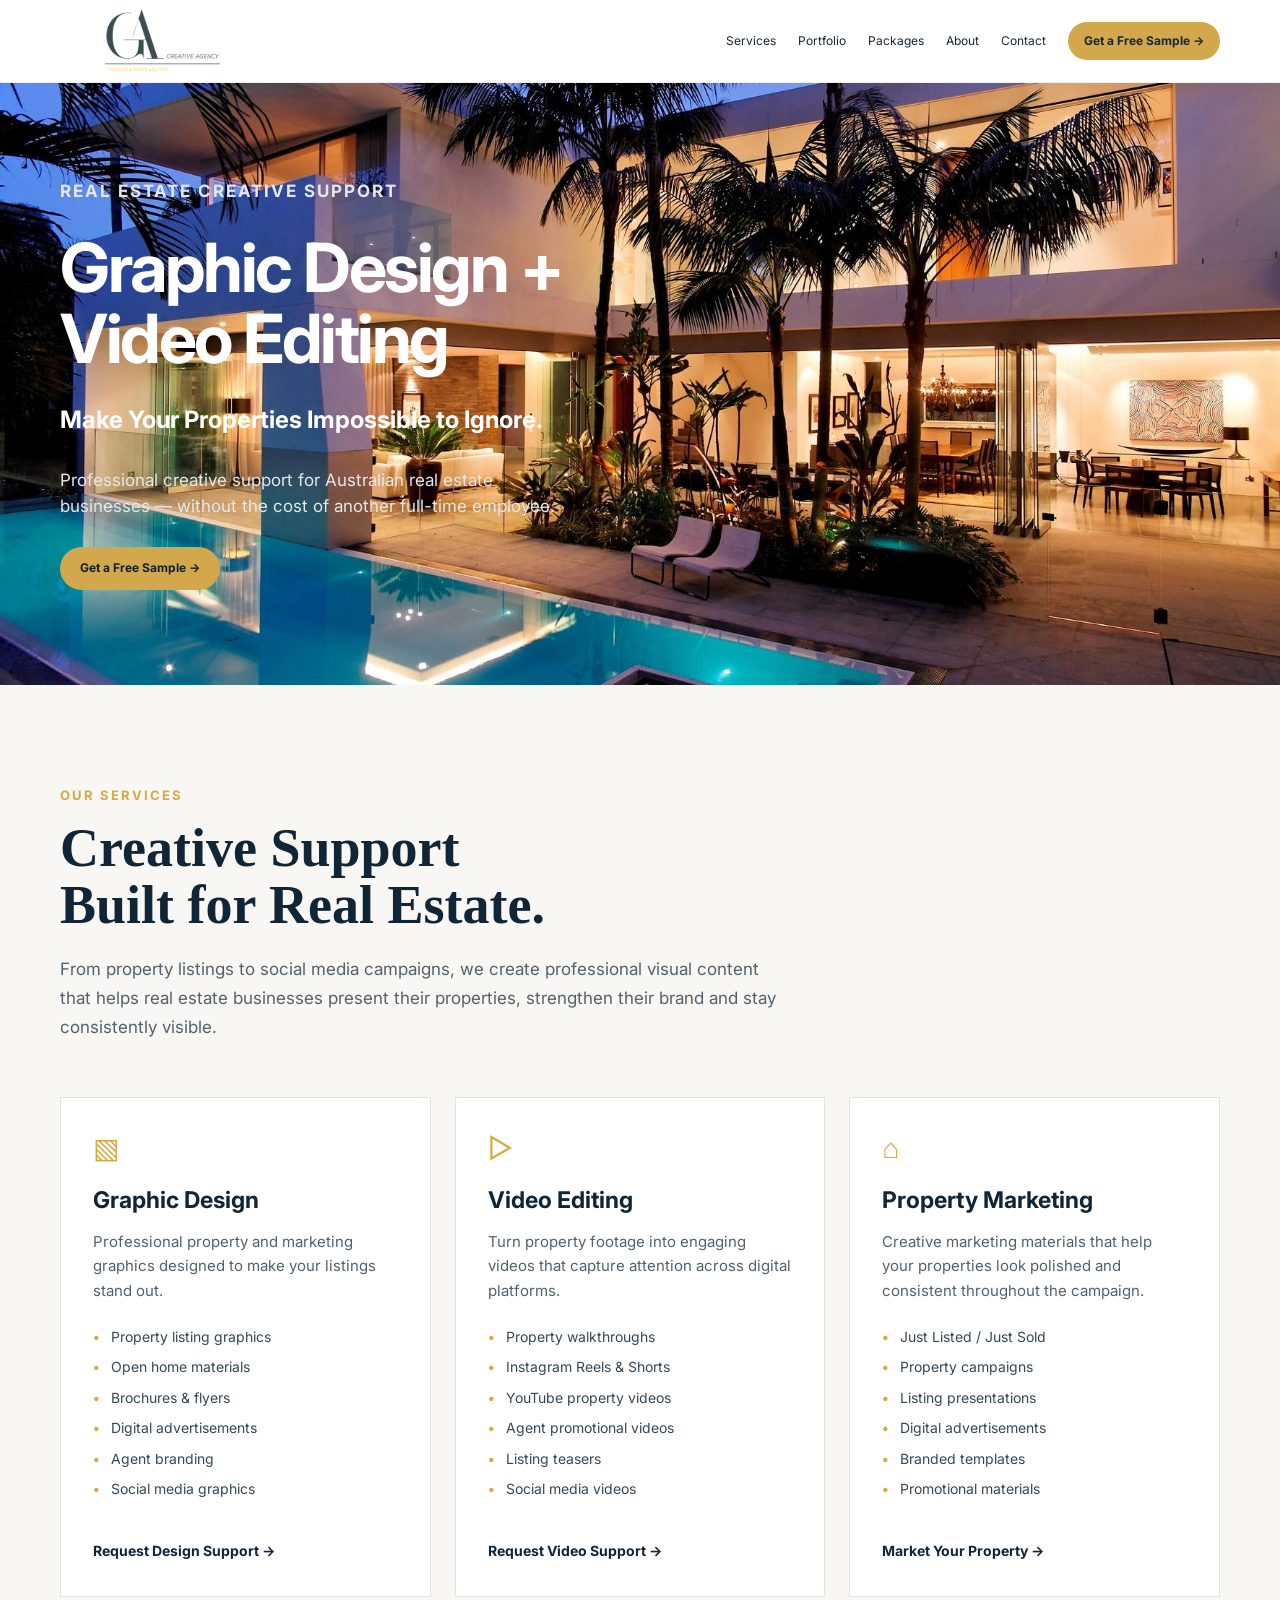
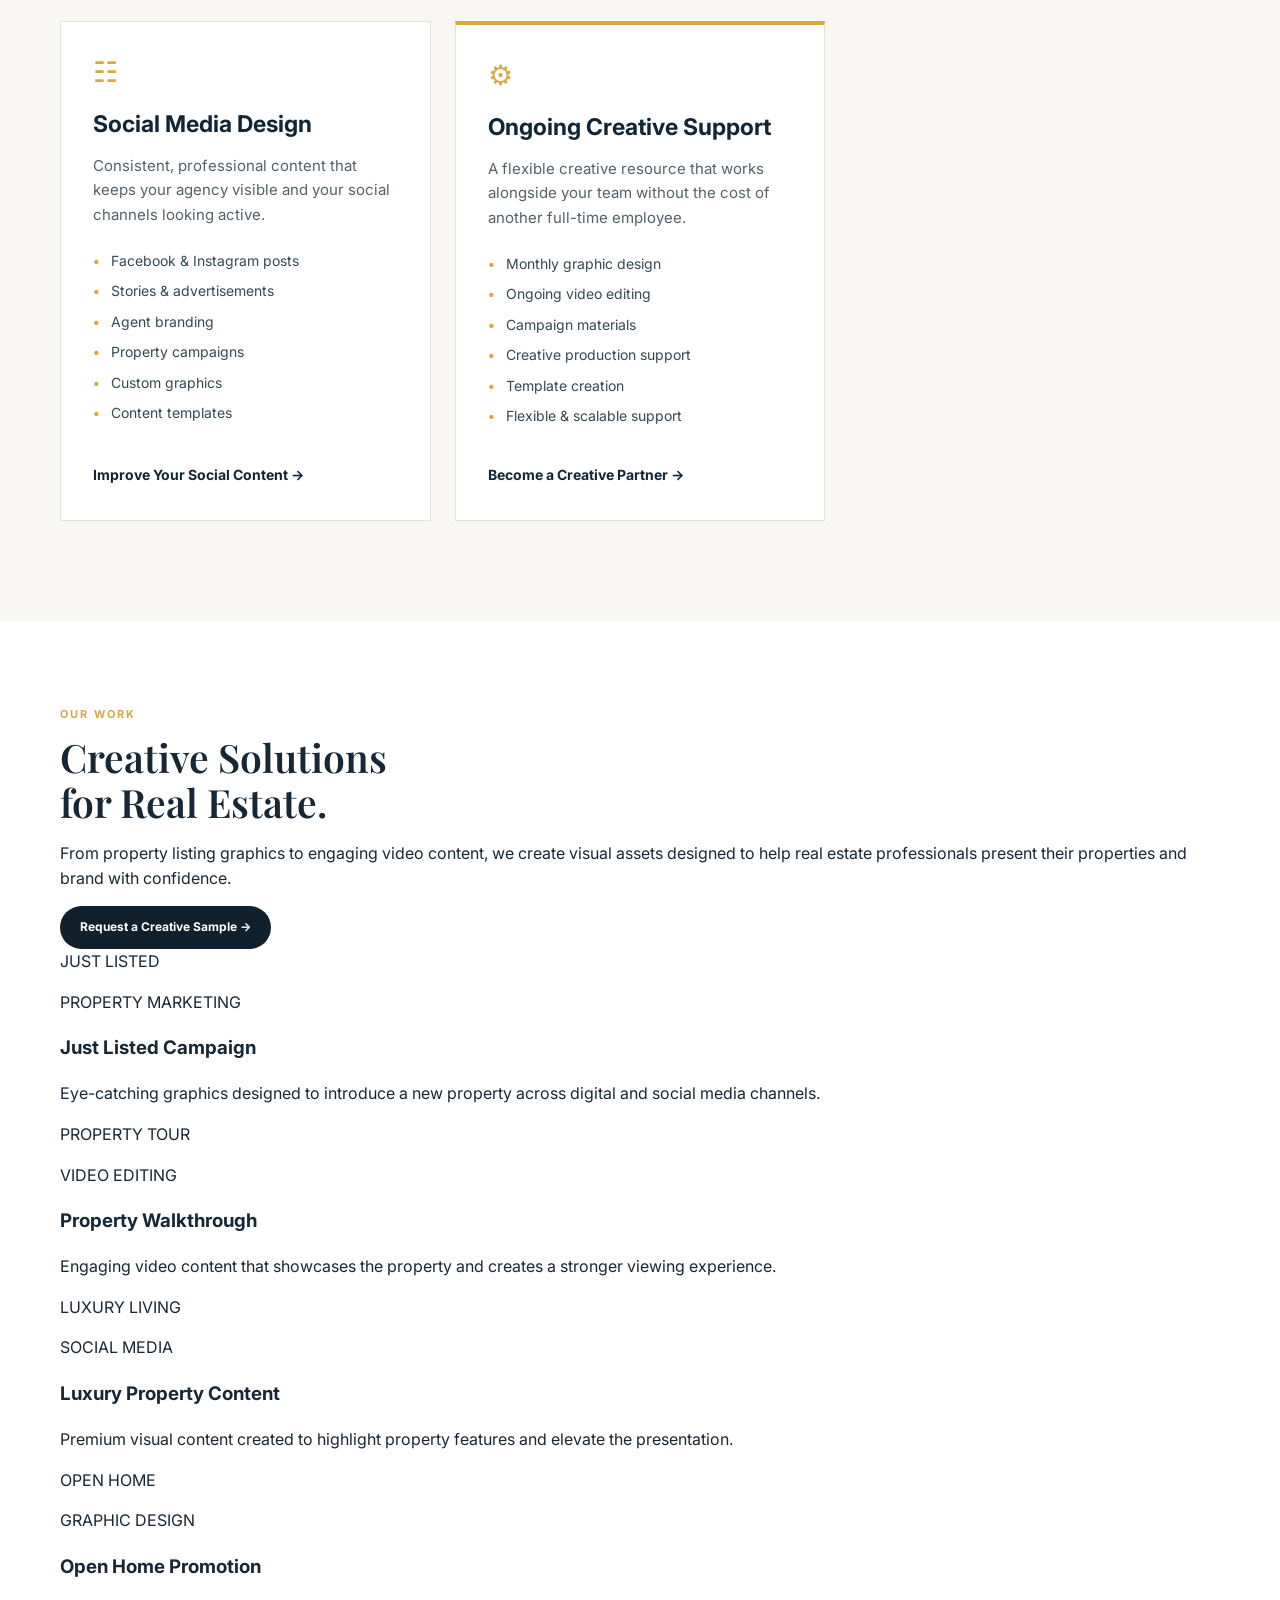
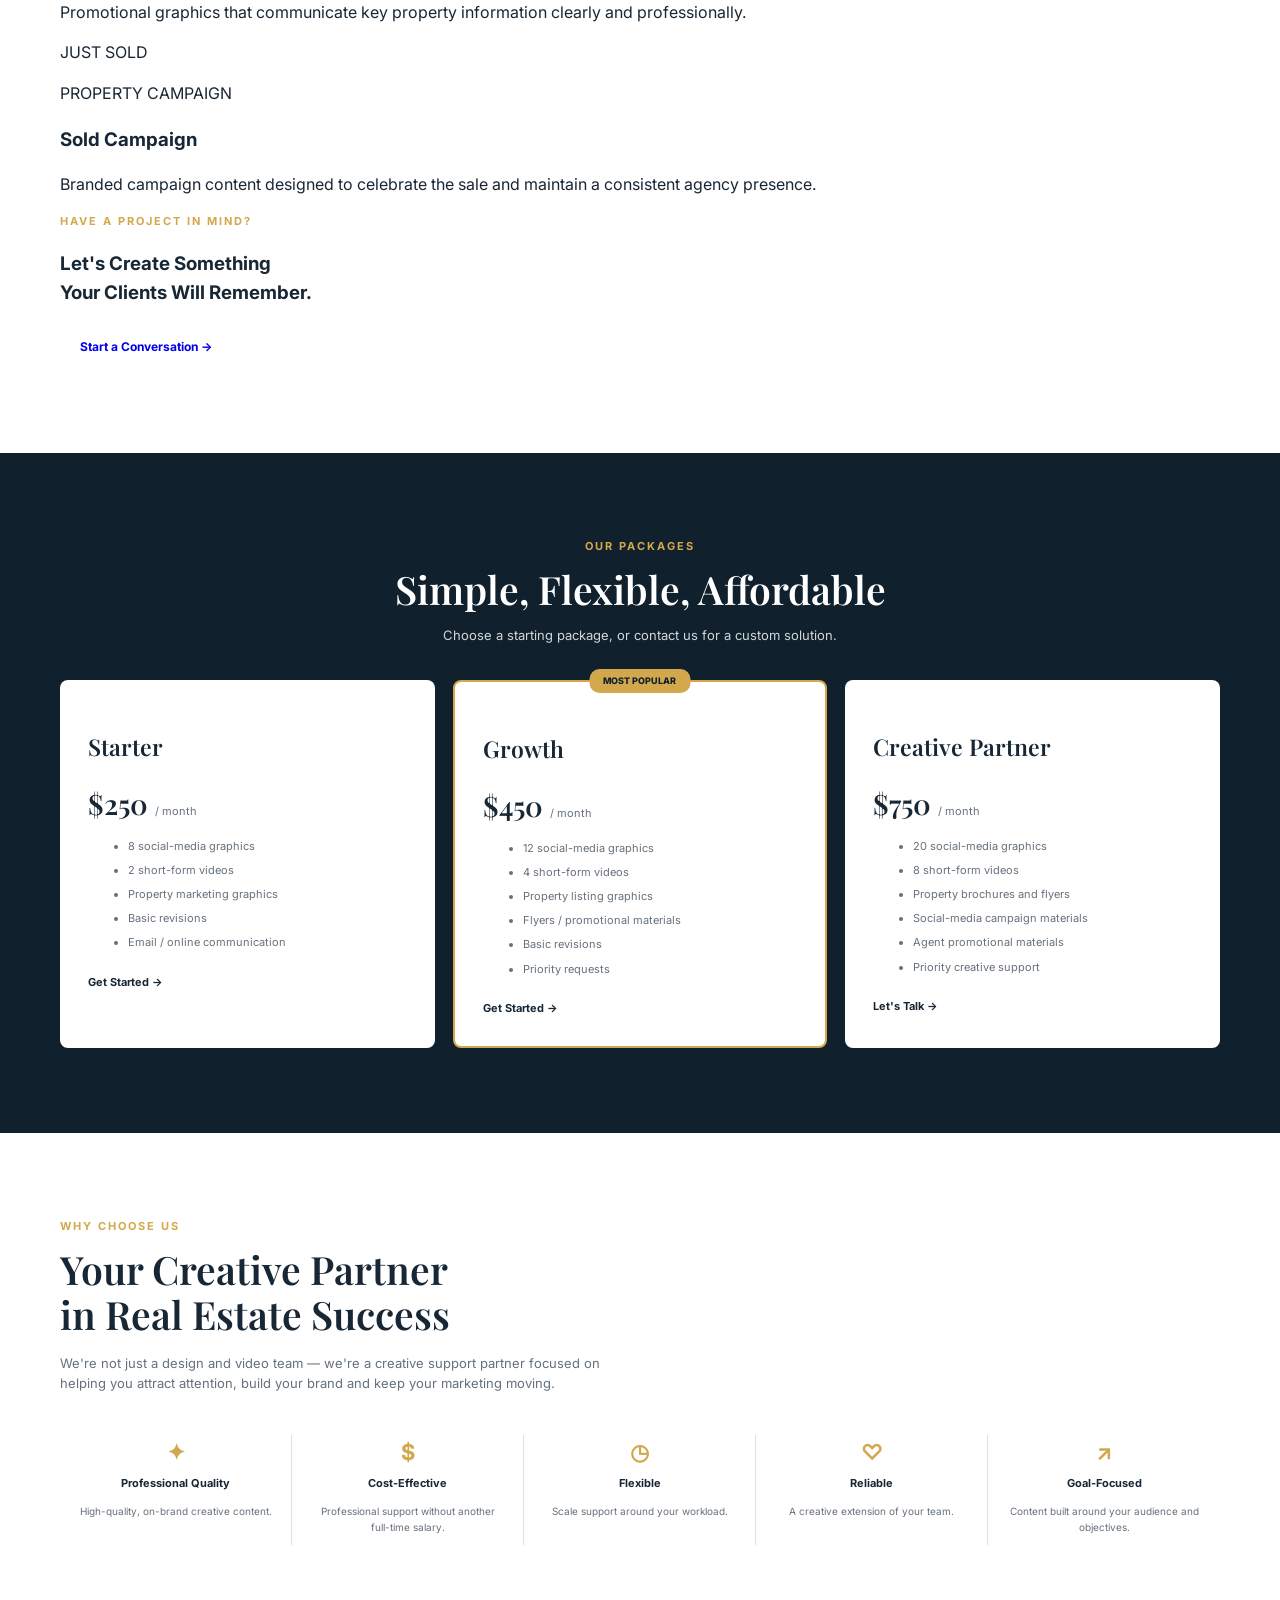
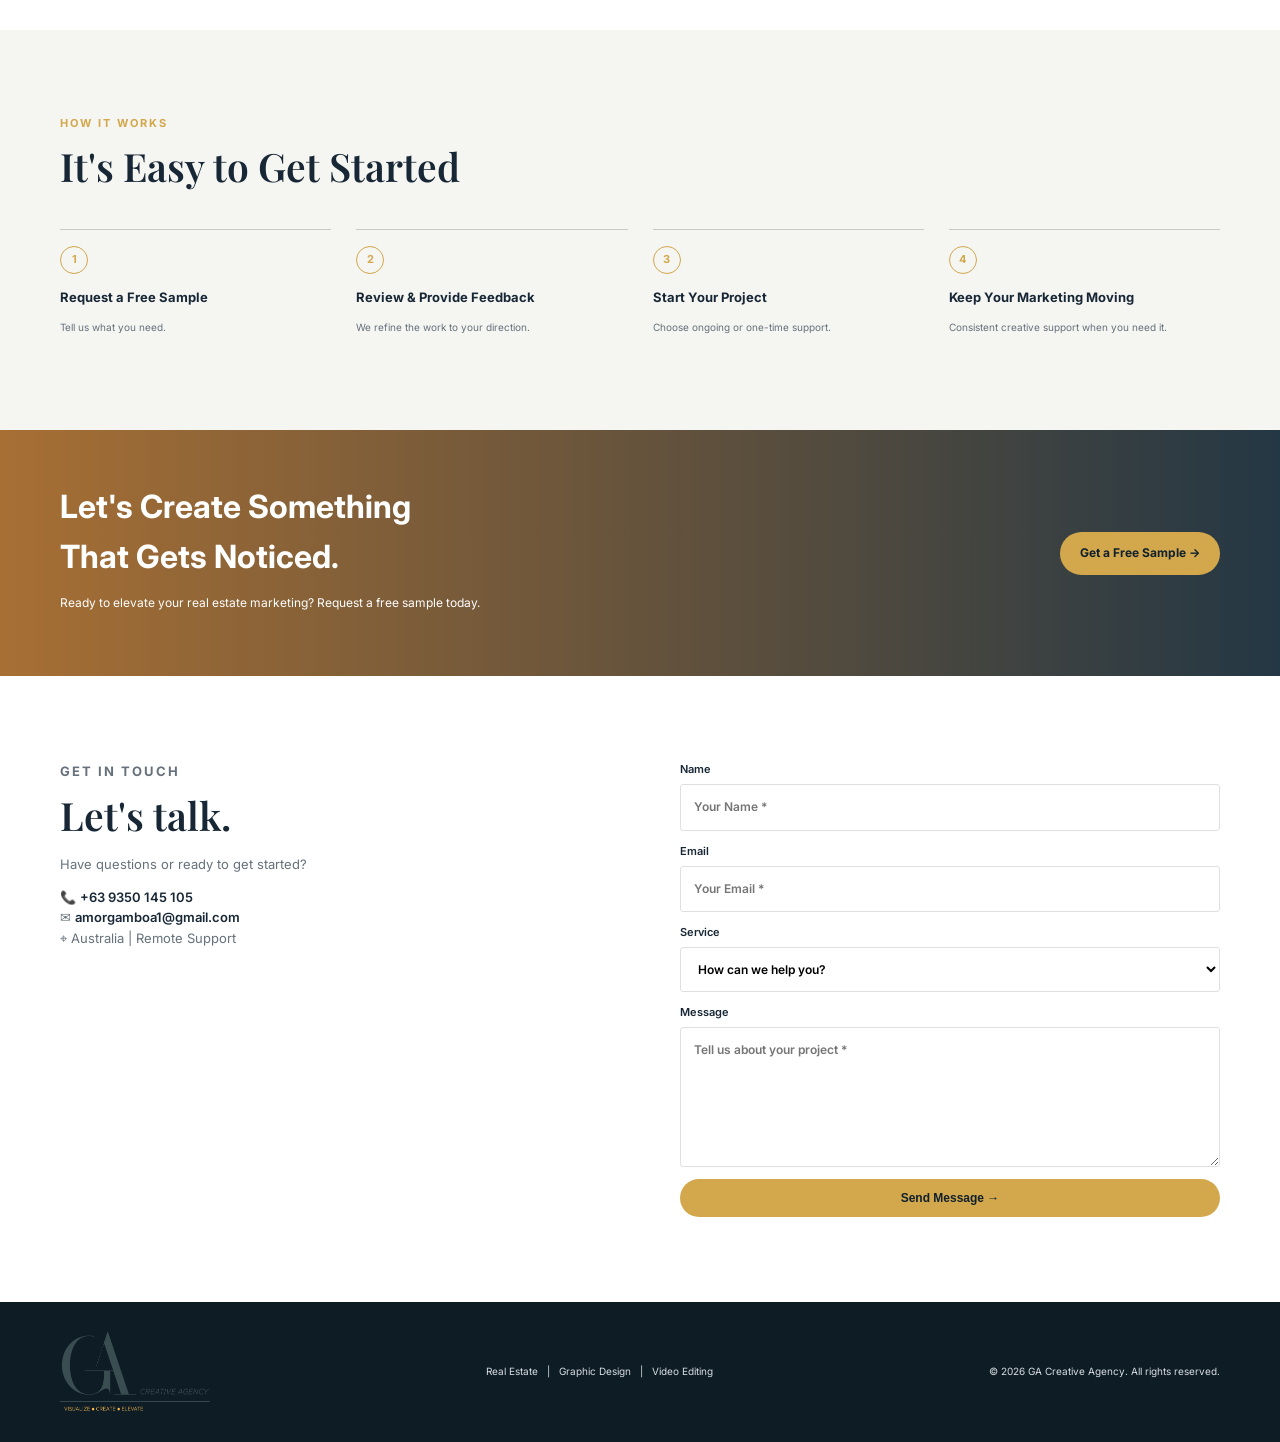
==== index.html @ de0508b4 "Update index.html" ====
<!DOCTYPE html>
<html lang="en">
<head>
  <meta charset="UTF-8">
  <meta name="viewport" content="width=device-width, initial-scale=1.0">
  <meta name="description" content="GA Creative Agency provides remote graphic design and video editing support for Australian real estate businesses.">
  <title>GA Creative Agency | Real Estate Creative Support</title>
  <link rel="stylesheet" href="style.css">
</head>
<body>
<header class="header">
  <div class="container nav">
    <a class="brand" href="#home" aria-label="GA Creative Agency home">
      <img src="GA LOGO.png" alt="GA Creative Agency — Visualize Create Elevate">
    </a>
    <nav aria-label="Main navigation">
      <a href="#services">Services</a>
      <a href="#portfolio">Portfolio</a>
      <a href="#packages">Packages</a>
      <a href="#about">About</a>
      <a href="#contact">Contact</a>
      <a class="nav-btn" href="#contact">Get a Free Sample →</a>
    </nav>
  </div>
</header>

<main>
<section id="home" class="hero">
  <div class="hero-overlay"></div>
  <div class="container hero-content">
    <p class="eyebrow">REAL ESTATE CREATIVE SUPPORT</p>
    <h1>Graphic Design +<br>Video Editing</h1>
    <p><h2>Make Your Properties Impossible to Ignore.</h2></p>
     <p>Professional creative support for Australian real estate businesses — without the cost of another full-time employee.</p>

    <a class="btn gold" href="#contact">Get a Free Sample →</a>
  </div>
 
</section>

<section id="services" class="section services-section">
  <div class="container">

    <div class="section-heading">
      <p class="eyebrow">OUR SERVICES</p>

      <h2>Creative Support<br>Built for Real Estate.</h2>

      <p class="section-intro">
        From property listings to social media campaigns, we create
        professional visual content that helps real estate businesses
        present their properties, strengthen their brand and stay
        consistently visible.
      </p>
    </div>

    <div class="services-grid">

      <!-- Graphic Design -->
      <article class="service-card">
        <div class="service-icon">▧</div>

        <h3>Graphic Design</h3>

        <p>
          Professional property and marketing graphics designed to
          make your listings stand out.
        </p>

        <ul>
          <li>Property listing graphics</li>
          <li>Open home materials</li>
          <li>Brochures & flyers</li>
          <li>Digital advertisements</li>
          <li>Agent branding</li>
          <li>Social media graphics</li>
        </ul>

        <a href="#contact" class="service-link">
          Request Design Support →
        </a>
      </article>


      <!-- Video Editing -->
      <article class="service-card">
        <div class="service-icon">▷</div>

        <h3>Video Editing</h3>

        <p>
          Turn property footage into engaging videos that capture
          attention across digital platforms.
        </p>

        <ul>
          <li>Property walkthroughs</li>
          <li>Instagram Reels & Shorts</li>
          <li>YouTube property videos</li>
          <li>Agent promotional videos</li>
          <li>Listing teasers</li>
          <li>Social media videos</li>
        </ul>

        <a href="#contact" class="service-link">
          Request Video Support →
        </a>
      </article>


      <!-- Property Marketing -->
      <article class="service-card">
        <div class="service-icon">⌂</div>

        <h3>Property Marketing</h3>

        <p>
          Creative marketing materials that help your properties
          look polished and consistent throughout the campaign.
        </p>

        <ul>
          <li>Just Listed / Just Sold</li>
          <li>Property campaigns</li>
          <li>Listing presentations</li>
          <li>Digital advertisements</li>
          <li>Branded templates</li>
          <li>Promotional materials</li>
        </ul>

        <a href="#contact" class="service-link">
          Market Your Property →
        </a>
      </article>


      <!-- Social Media Design -->
      <article class="service-card">
        <div class="service-icon">☷</div>

        <h3>Social Media Design</h3>

        <p>
          Consistent, professional content that keeps your agency
          visible and your social channels looking active.
        </p>

        <ul>
          <li>Facebook & Instagram posts</li>
          <li>Stories & advertisements</li>
          <li>Agent branding</li>
          <li>Property campaigns</li>
          <li>Custom graphics</li>
          <li>Content templates</li>
        </ul>

        <a href="#contact" class="service-link">
          Improve Your Social Content →
        </a>
      </article>


      <!-- Ongoing Creative Support -->
      <article class="service-card service-featured">
        <div class="service-icon">⚙</div>

        <h3>Ongoing Creative Support</h3>

        <p>
          A flexible creative resource that works alongside your team
          without the cost of another full-time employee.
        </p>

        <ul>
          <li>Monthly graphic design</li>
          <li>Ongoing video editing</li>
          <li>Campaign materials</li>
          <li>Creative production support</li>
          <li>Template creation</li>
          <li>Flexible & scalable support</li>
        </ul>

        <a href="#contact" class="service-link">
          Become a Creative Partner →
        </a>
      </article>

    </div>

  </div>
</section>
<!-- END SERVICES SECTION -->

<!-- PORTFOLIO SECTION -->
<section id="portfolio" class="section portfolio-section">
  <div class="container">

    <div class="portfolio-heading">
      <div>
        <p class="eyebrow">OUR WORK</p>

        <h2>Creative Solutions<br>for Real Estate.</h2>
      </div>

      <div class="portfolio-intro">
        <p>
          From property listing graphics to engaging video content,
          we create visual assets designed to help real estate
          professionals present their properties and brand with confidence.
        </p>

        <a class="btn dark" href="#contact">
          Request a Creative Sample →
        </a>
      </div>
    </div>


    <!-- PORTFOLIO GRID -->
    <div class="portfolio-grid-new">

      <!-- JUST LISTED -->
      <article class="portfolio-card portfolio-large">
        <div class="portfolio-image portfolio-image-1">
          <span class="portfolio-label">JUST LISTED</span>
        </div>

        <div class="portfolio-info">
          <p class="portfolio-category">PROPERTY MARKETING</p>
          <h3>Just Listed Campaign</h3>
          <p>
            Eye-catching graphics designed to introduce a new property
            across digital and social media channels.
          </p>
        </div>
      </article>


      <!-- PROPERTY TOUR -->
      <article class="portfolio-card">
        <div class="portfolio-image portfolio-image-2">
          <span class="portfolio-label">PROPERTY TOUR</span>
        </div>

        <div class="portfolio-info">
          <p class="portfolio-category">VIDEO EDITING</p>
          <h3>Property Walkthrough</h3>
          <p>
            Engaging video content that showcases the property and
            creates a stronger viewing experience.
          </p>
        </div>
      </article>


      <!-- LUXURY LIVING -->
      <article class="portfolio-card">
        <div class="portfolio-image portfolio-image-3">
          <span class="portfolio-label">LUXURY LIVING</span>
        </div>

        <div class="portfolio-info">
          <p class="portfolio-category">SOCIAL MEDIA</p>
          <h3>Luxury Property Content</h3>
          <p>
            Premium visual content created to highlight property
            features and elevate the presentation.
          </p>
        </div>
      </article>


      <!-- OPEN HOME -->
      <article class="portfolio-card">
        <div class="portfolio-image portfolio-image-4">
          <span class="portfolio-label">OPEN HOME</span>
        </div>

        <div class="portfolio-info">
          <p class="portfolio-category">GRAPHIC DESIGN</p>
          <h3>Open Home Promotion</h3>
          <p>
            Promotional graphics that communicate key property
            information clearly and professionally.
          </p>
        </div>
      </article>


      <!-- JUST SOLD -->
      <article class="portfolio-card">
        <div class="portfolio-image portfolio-image-5">
          <span class="portfolio-label">JUST SOLD</span>
        </div>

        <div class="portfolio-info">
          <p class="portfolio-category">PROPERTY CAMPAIGN</p>
          <h3>Sold Campaign</h3>
          <p>
            Branded campaign content designed to celebrate the sale
            and maintain a consistent agency presence.
          </p>
        </div>
      </article>

    </div>


    <!-- PORTFOLIO CTA -->
    <div class="portfolio-cta">

      <div>
        <p class="eyebrow">HAVE A PROJECT IN MIND?</p>

        <h3>
          Let's Create Something<br>
          Your Clients Will Remember.
        </h3>
      </div>

      <a class="btn" href="#contact">
        Start a Conversation →
      </a>

    </div>

  </div>
</section>
<!-- END PORTFOLIO SECTION -->


<section id="packages" class="section packages-section">
  <div class="container">
    <p class="eyebrow">OUR PACKAGES</p>
    <h2>Simple, Flexible, Affordable</h2>
    <p class="center-intro">Choose a starting package, or contact us for a custom solution.</p>
    <div class="packages">
      <article><h3>Starter</h3><div class="price">$250 <small>/ month</small></div><ul><li>8 social-media graphics</li><li>2 short-form videos</li><li>Property marketing graphics</li><li>Basic revisions</li><li>Email / online communication</li></ul><a class="package-link" href="#contact">Get Started →</a></article>
      <article class="popular"><label>MOST POPULAR</label><h3>Growth</h3><div class="price">$450 <small>/ month</small></div><ul><li>12 social-media graphics</li><li>4 short-form videos</li><li>Property listing graphics</li><li>Flyers / promotional materials</li><li>Basic revisions</li><li>Priority requests</li></ul><a class="package-link" href="#contact">Get Started →</a></article>
      <article><h3>Creative Partner</h3><div class="price">$750 <small>/ month</small></div><ul><li>20 social-media graphics</li><li>8 short-form videos</li><li>Property brochures and flyers</li><li>Social-media campaign materials</li><li>Agent promotional materials</li><li>Priority creative support</li></ul><a class="package-link" href="#contact">Let's Talk →</a></article>
    </div>
  </div>
</section>

<section id="about" class="section about">
  <div class="container">
    <p class="eyebrow">WHY CHOOSE US</p>
    <h2>Your Creative Partner<br>in Real Estate Success</h2>
    <p class="intro">We're not just a design and video team — we're a creative support partner focused on helping you attract attention, build your brand and keep your marketing moving.</p>
    <div class="reasons">
      <div><b>✦</b><strong>Professional Quality</strong><p>High-quality, on-brand creative content.</p></div>
      <div><b>$</b><strong>Cost-Effective</strong><p>Professional support without another full-time salary.</p></div>
      <div><b>◷</b><strong>Flexible</strong><p>Scale support around your workload.</p></div>
      <div><b>♡</b><strong>Reliable</strong><p>A creative extension of your team.</p></div>
      <div><b>↗</b><strong>Goal-Focused</strong><p>Content built around your audience and objectives.</p></div>
    </div>
  </div>
</section>

<section id="process" class="section process">
  <div class="container">
    <p class="eyebrow">HOW IT WORKS</p>
    <h2>It's Easy to Get Started</h2>
    <div class="steps">
      <div><b>1</b><h3>Request a Free Sample</h3><p>Tell us what you need.</p></div>
      <div><b>2</b><h3>Review & Provide Feedback</h3><p>We refine the work to your direction.</p></div>
      <div><b>3</b><h3>Start Your Project</h3><p>Choose ongoing or one-time support.</p></div>
      <div><b>4</b><h3>Keep Your Marketing Moving</h3><p>Consistent creative support when you need it.</p></div>
    </div>
  </div>
</section>

<section class="cta">
  <div class="container cta-row">
    <div><h2>Let's Create Something<br>That Gets Noticed.</h2><p>Ready to elevate your real estate marketing? Request a free sample today.</p></div>
    <a class="btn gold" href="#contact">Get a Free Sample →</a>
  </div>
</section>

<section id="contact" class="section contact">
  <div class="container contact-grid">
    <div>
      <p class="eyebrow">GET IN TOUCH</p>
      <h2>Let's talk.</h2>
      <p>Have questions or ready to get started?</p>
      <div class="contact-details">
        <p>📞 <span>+63 9350 145 105</span><br>✉ <span>amorgamboa1@gmail.com</span><br>⌖ Australia | Remote Support</p>
      </div>
      <p class="small-note"></p>
    </div>
    <form action="mailto:YOUR-EMAIL-HERE" method="post" enctype="text/plain">
      <label>Name<input name="Name" placeholder="Your Name *" required></label>
      <label>Email<input name="Email" type="email" placeholder="Your Email *" required></label>
      <label>Service<select name="Service"><option value="">How can we help you?</option><option>Graphic Design</option><option>Video Editing</option><option>Property Marketing</option><option>Social Media Design</option><option>Monthly Creative Support</option></select></label>
      <label>Message<textarea name="Message" rows="6" placeholder="Tell us about your project *" required></textarea></label>
      <button class="btn gold" type="submit">Send Message →</button>
    </form>
  </div>
</section>
</main>

<footer>
  <div class="container footer">
    <img src="GA LOGO.png" alt="GA Creative Agency">
    <div>Real Estate &nbsp; | &nbsp; Graphic Design &nbsp; | &nbsp; Video Editing</div>
    <div>© 2026 GA Creative Agency. All rights reserved.</div>
  </div>
</footer>
</body>
</html>
---- style.css ----
@import url('https://fonts.googleapis.com/css2?family=Inter:wght@400;500;600;700&family=Playfair+Display:wght@500;600&display=swap');

:root{--navy:#10202d;--gold:#d3a84c;--cream:#f7f6f2;--ink:#182735;--muted:#66717b;--line:#dfe1df}
*{box-sizing:border-box}
html{scroll-behavior:smooth}
body{margin:0;font-family:Inter,Arial,sans-serif;color:var(--ink);line-height:1.55;background:#fff}
.container{width:min(1160px,92%);margin:auto}
.header{position:sticky;top:0;z-index:20;background:rgba(255,255,255,.97);border-bottom:1px solid #eee;backdrop-filter:blur(8px)}
.nav{min-height:82px;display:flex;align-items:center;justify-content:space-between;gap:25px}
.brand{display:block;width:205px;line-height:0}
.brand img{display:block;width:100%;height:auto;max-height:62px;object-fit:contain}
nav{display:flex;align-items:center;gap:22px}
nav a{font-size:12px;color:var(--ink);text-decoration:none}
nav a:hover{color:#9a762d}
.nav-btn{background:var(--gold);padding:10px 16px;border-radius:22px;font-weight:700}

.hero{min-height:560px;position:relative;display:flex;align-items:center;
background-image: url("main photo.jpg");
background-size: cover;
background-position: center;
background-repeat: no-repeat;};overflow:hidden}

.hero-overlay {
  position: absolute;
  inset: 0;
  background: linear-gradient(
    90deg,
    rgba(10, 25, 35, 0.52) 0%,
    rgba(10, 25, 35, 0.40) 38%,
    rgba(10, 25, 35, 0.28) 70%,
    rgba(10, 25, 35, 0) 100%
  );
  z-index: 1;
}
.hero-content{position:relative;z-index:2;color:white;padding:95px 0}

.eyebrow{font-size:11px;letter-spacing:2px;color:var(--gold);font-weight:700;margin:0 0 12px}
.hero h1{font-size:clamp(42px,5.3vw,68px);line-height:1.04;margin:0 0 18px;letter-spacing:-2.5px}
.hero p{max-width:520px;font-size:17px;color:#e5e8ea;margin-bottom:28px}
.btn{display:inline-block;padding:12px 20px;text-decoration:none;border:0;font-weight:700;font-size:12px;cursor:pointer}
.gold{background:var(--gold);color:#10202d;border-radius:24px}
.dark{background:var(--navy);color:#fff;border-radius:22px}
.hero-note{position:absolute;right:8%;bottom:55px;z-index:2;color:white;font:italic 24px/1.4 "Brush Script MT",cursive;transform:rotate(-5deg)}
.service-strip{background:#fff;border-bottom:1px solid var(--line)}
.service-row{display:grid;grid-template-columns:repeat(5,1fr)}
.service-row>div{padding:28px 20px;border-right:1px solid var(--line)}
.service-row>div:last-child{border-right:0}
.service-row b{color:var(--gold);font-size:22px}
.service-row h3{font-size:13px;margin:5px 0}
.service-row p{font-size:10px;color:var(--muted);margin:0}
.section{padding:85px 0}
.section h2{font:600 39px/1.15 "Playfair Display",serif;margin:0 0 16px}
.portfolio{background:#f5f6f5}
.portfolio-grid{display:grid;grid-template-columns:300px 1fr;gap:50px;align-items:center}
.portfolio-grid p:not(.eyebrow){font-size:13px;color:var(--muted)}
.work-grid{display:grid;grid-template-columns:repeat(5,1fr);gap:10px;min-height:250px}
.work{position:relative;min-height:250px;background:linear-gradient(145deg,#b9c2c1,#52636a);overflow:hidden}
.w2{background:linear-gradient(135deg,#4f5e61,#c8b9a0)}
.w3{background:linear-gradient(135deg,#ded5c3,#7c7d78)}
.w4{background:linear-gradient(135deg,#87999c,#293c48)}
.w5{background:linear-gradient(135deg,#7f8b82,#d0b36d)}
.work span{position:absolute;bottom:12px;left:12px;color:#fff;font-size:10px;font-weight:700;letter-spacing:1px}
.packages-section{background:var(--navy);color:white;text-align:center}
.packages-section h2{margin-bottom:5px}
.center-intro{color:#d1d8dc;font-size:13px}
.packages{display:grid;grid-template-columns:repeat(3,1fr);gap:18px;text-align:left;margin-top:35px}
.packages article{background:#fff;color:var(--ink);padding:28px;border-radius:8px;position:relative}
.packages .popular{border:2px solid var(--gold)}
.packages label{position:absolute;top:-13px;left:50%;transform:translateX(-50%);background:var(--gold);color:var(--navy);padding:5px 14px;border-radius:10px;font-size:9px;font-weight:800;white-space:nowrap}
.packages h3{font:600 23px "Playfair Display",serif}
.price{font:600 28px "Playfair Display",serif}
.price small{font:11px Inter;color:var(--muted)}
.packages li{font-size:11px;color:var(--muted);margin:7px 0}
.package-link{font-size:11px;font-weight:700;color:var(--ink);text-decoration:none}
.about{background:#fff}
.intro{max-width:570px;color:var(--muted);font-size:13px}
.reasons{display:grid;grid-template-columns:repeat(5,1fr);margin-top:42px}
.reasons>div{text-align:center;padding:0 18px;border-right:1px solid var(--line)}
.reasons>div:last-child{border:0}
.reasons b{display:block;font-size:22px;color:var(--gold)}
.reasons strong{font-size:11px}
.reasons p{font-size:10px;color:var(--muted)}
.process{background:#f5f5f2}
.steps{display:grid;grid-template-columns:repeat(4,1fr);gap:25px;margin-top:40px}
.steps>div{border-top:1px solid #c9c9c4;padding-top:15px}
.steps b{display:inline-grid;place-items:center;border:1px solid var(--gold);border-radius:50%;width:28px;height:28px;color:var(--gold);font-size:11px}
.steps h3{font-size:13px}
.steps p{font-size:10px;color:var(--muted)}
.cta{background:linear-gradient(90deg,#a76f34,#243744);color:#fff;padding:52px 0}
.cta-row{display:flex;align-items:center;justify-content:space-between;gap:30px}
.cta h2{font-size:32px;margin:0 0 8px}
.cta p{font-size:12px}
.contact-grid{display:grid;grid-template-columns:1fr 1fr;gap:80px}
.contact p{color:var(--muted);font-size:13px}
.contact-details span{color:var(--ink);font-weight:600}
.small-note{font-size:10px!important}
form{display:grid;gap:12px}
form label{font-size:11px;font-weight:600;color:var(--ink)}
input,select,textarea{display:block;width:100%;margin-top:6px;border:1px solid var(--line);padding:13px;font:inherit;font-size:12px;background:#fff;border-radius:3px}
input:focus,select:focus,textarea:focus{outline:2px solid rgba(211,168,76,.25);border-color:var(--gold)}
footer{background:#0e1c26;color:#d8dee2;padding:30px 0}
.footer{display:flex;align-items:center;justify-content:space-between;gap:20px;font-size:10px}
.footer img{width:150px;height:auto;filter:none}
@media(max-width:900px){
  nav a:not(.nav-btn){display:none}
  .service-row{grid-template-columns:repeat(2,1fr)}
  .portfolio-grid,.contact-grid{grid-template-columns:1fr}
  .packages{grid-template-columns:1fr}
  .reasons{grid-template-columns:1fr 1fr}
  .steps{grid-template-columns:1fr 1fr}
  .work-grid{grid-template-columns:repeat(3,1fr)}
  .work{min-height:190px}
  .cta-row,.footer{flex-direction:column;align-items:flex-start}
}
@media(max-width:520px){
  .nav{min-height:72px}
  .brand{width:160px}
  .nav-btn{padding:9px 12px}
  .service-row{grid-template-columns:1fr}
  .reasons,.steps{grid-template-columns:1fr}
  .work-grid{grid-template-columns:1fr 1fr}
  .work{min-height:180px}
  .hero{min-height:570px}
  .hero-content{padding:80px 0}
  .hero-note{right:8%;bottom:30px}
  .section{padding:60px 0}
}
/* =========================================
   SERVICES SECTION
   ========================================= */

.services-section {
  background: #f8f7f4;
  padding: 100px 0;
}

.section-heading {
  max-width: 760px;
  margin-bottom: 55px;
}

.section-heading .eyebrow {
  color: #d9a83e;
  font-size: 13px;
  font-weight: 700;
  letter-spacing: 2px;
  text-transform: uppercase;
  margin-bottom: 15px;
}

.section-heading h2 {
  color: #102536;
  font-family: "Cormorant Garamond", serif;
  font-size: 54px;
  line-height: 1.05;
  margin: 0 0 22px;
  font-weight: 600;
}

.section-intro {
  color: #53616b;
  font-size: 17px;
  line-height: 1.7;
  max-width: 720px;
  margin: 0;
}


/* SERVICES GRID */

.services-grid {
  display: grid;
  grid-template-columns: repeat(3, 1fr);
  gap: 24px;
}


/* SERVICE CARD */

.service-card {
  background: #ffffff;
  border: 1px solid #e5e3de;
  padding: 36px 32px 34px;
  min-height: 500px;
  display: flex;
  flex-direction: column;
  transition: transform 0.25s ease, box-shadow 0.25s ease;
}

.service-card:hover {
  transform: translateY(-5px);
  box-shadow: 0 14px 35px rgba(16, 37, 54, 0.10);
}


/* SERVICE ICON */

.service-icon {
  color: #d9a83e;
  font-size: 28px;
  line-height: 1;
  margin-bottom: 25px;
}


/* SERVICE TITLE */

.service-card h3 {
  color: #102536;
  font-size: 23px;
  line-height: 1.2;
  margin: 0 0 15px;
  font-weight: 700;
}


/* SERVICE DESCRIPTION */

.service-card > p {
  color: #53616b;
  font-size: 15px;
  line-height: 1.65;
  margin: 0 0 22px;
}


/* SERVICE LIST */

.service-card ul {
  list-style: none;
  padding: 0;
  margin: 0;
}

.service-card li {
  position: relative;
  color: #344854;
  font-size: 14px;
  line-height: 1.6;
  padding-left: 18px;
  margin-bottom: 8px;
}

.service-card li::before {
  content: "•";
  position: absolute;
  left: 0;
  top: 0;
  color: #d9a83e;
  font-weight: 700;
}


/* SERVICE LINK */

.service-link {
  display: inline-block;
  margin-top: auto;
  padding-top: 25px;
  color: #102536;
  font-size: 14px;
  font-weight: 700;
  text-decoration: none;
  transition: color 0.2s ease;
}

.service-link:hover {
  color: #d9a83e;
}


/* FEATURED SERVICE */

.service-featured {
  border-top: 4px solid #d9a83e;
}


/* =========================================
   TABLET
   ========================================= */

@media (max-width: 900px) {

  .services-grid {
    grid-template-columns: repeat(2, 1fr);
  }

  .section-heading h2 {
    font-size: 46px;
  }

}


/* =========================================
   MOBILE
   ========================================= */

@media (max-width: 600px) {

  .services-section {
    padding: 70px 20px;
  }

  .section-heading {
    margin-bottom: 40px;
  }

  .section-heading h2 {
    font-size: 40px;
  }

  .section-intro {
    font-size: 16px;
  }

  .services-grid {
    grid-template-columns: 1fr;
    gap: 18px;
  }

  .service-card {
    min-height: auto;
    padding: 30px 25px;
  }

}
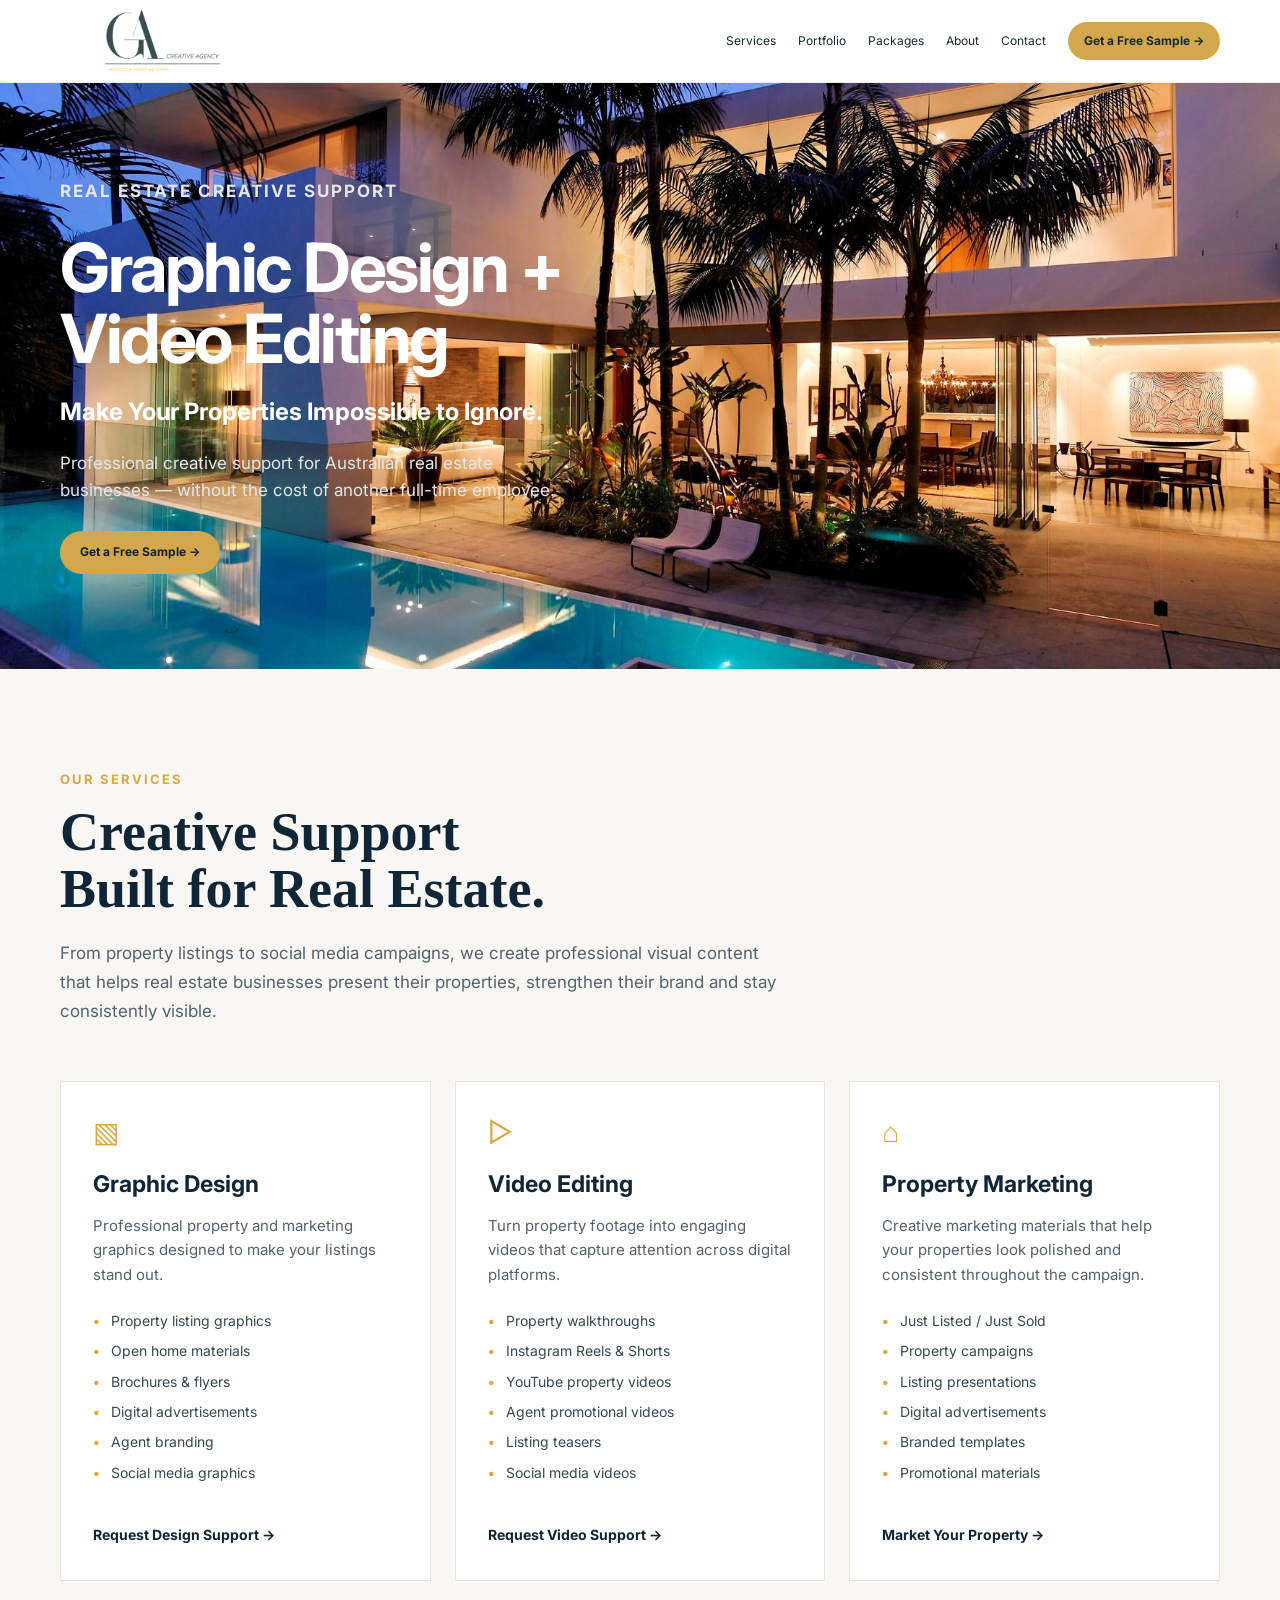
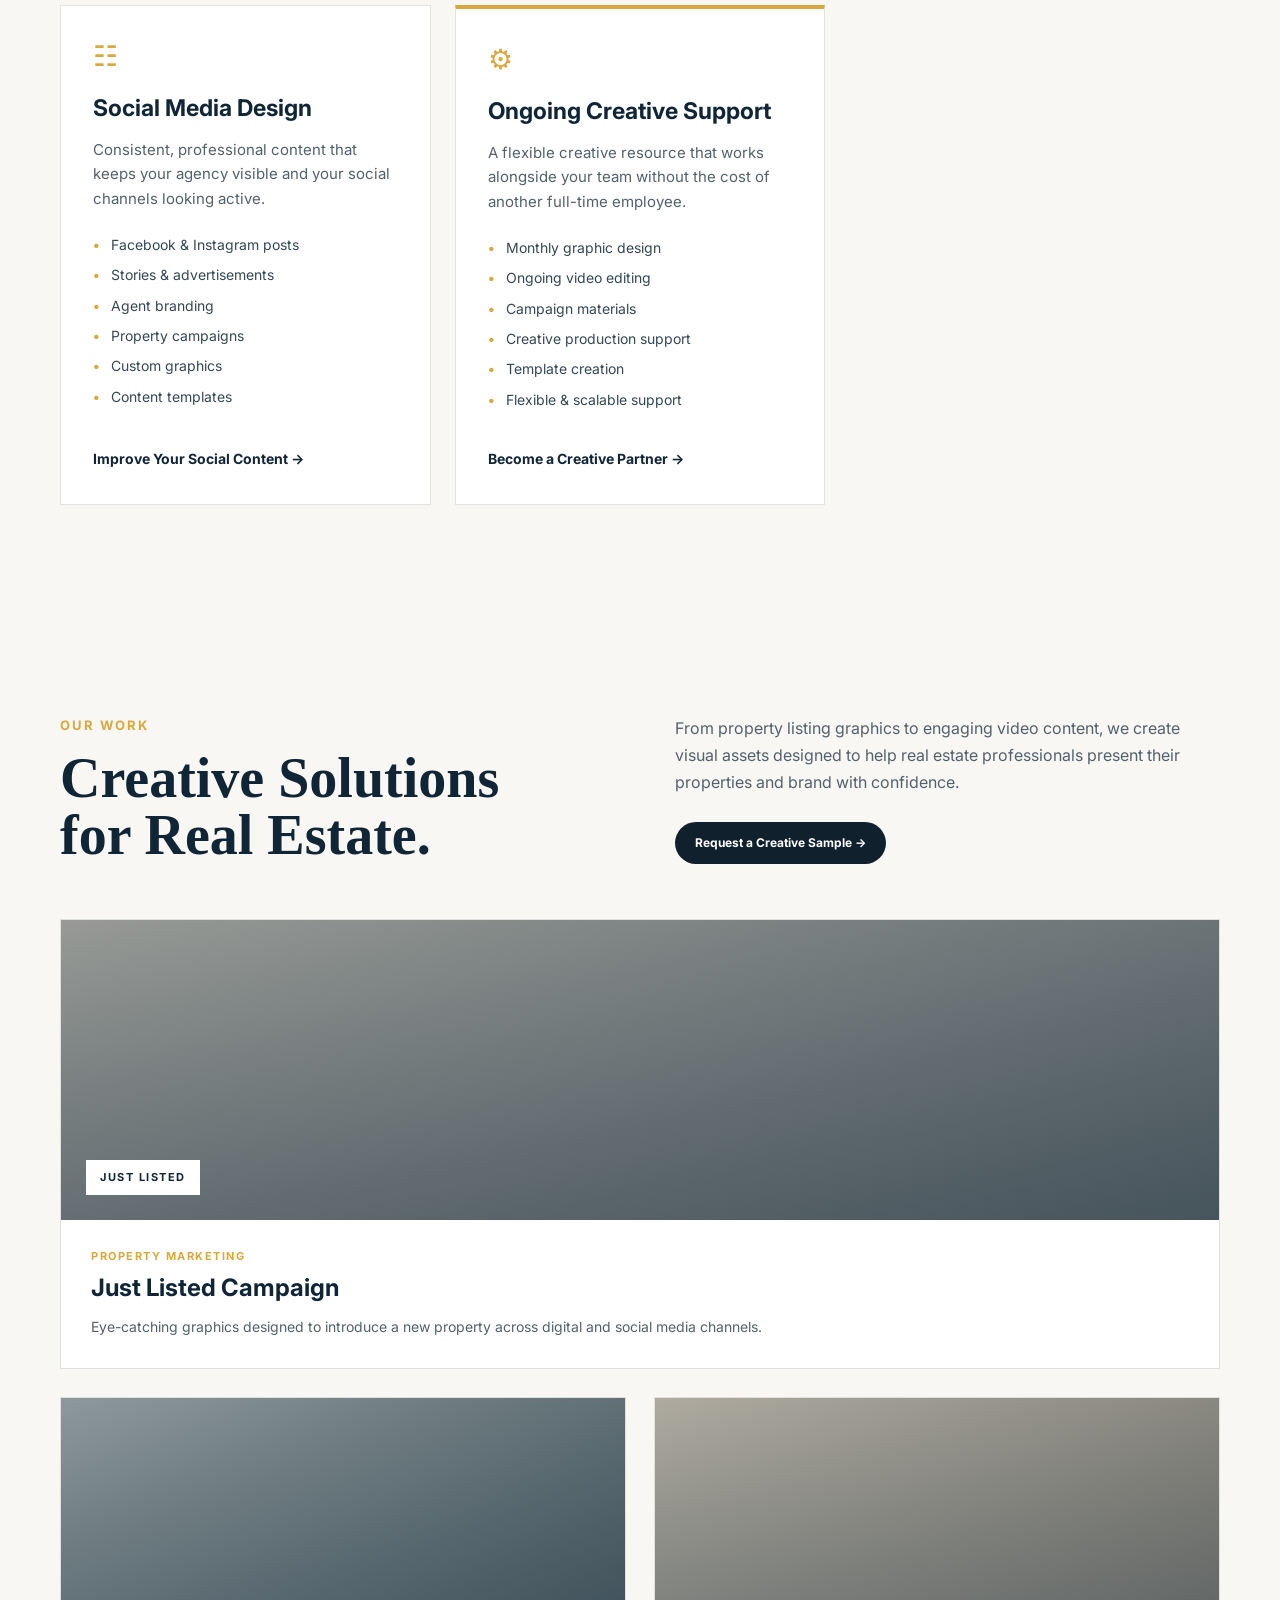
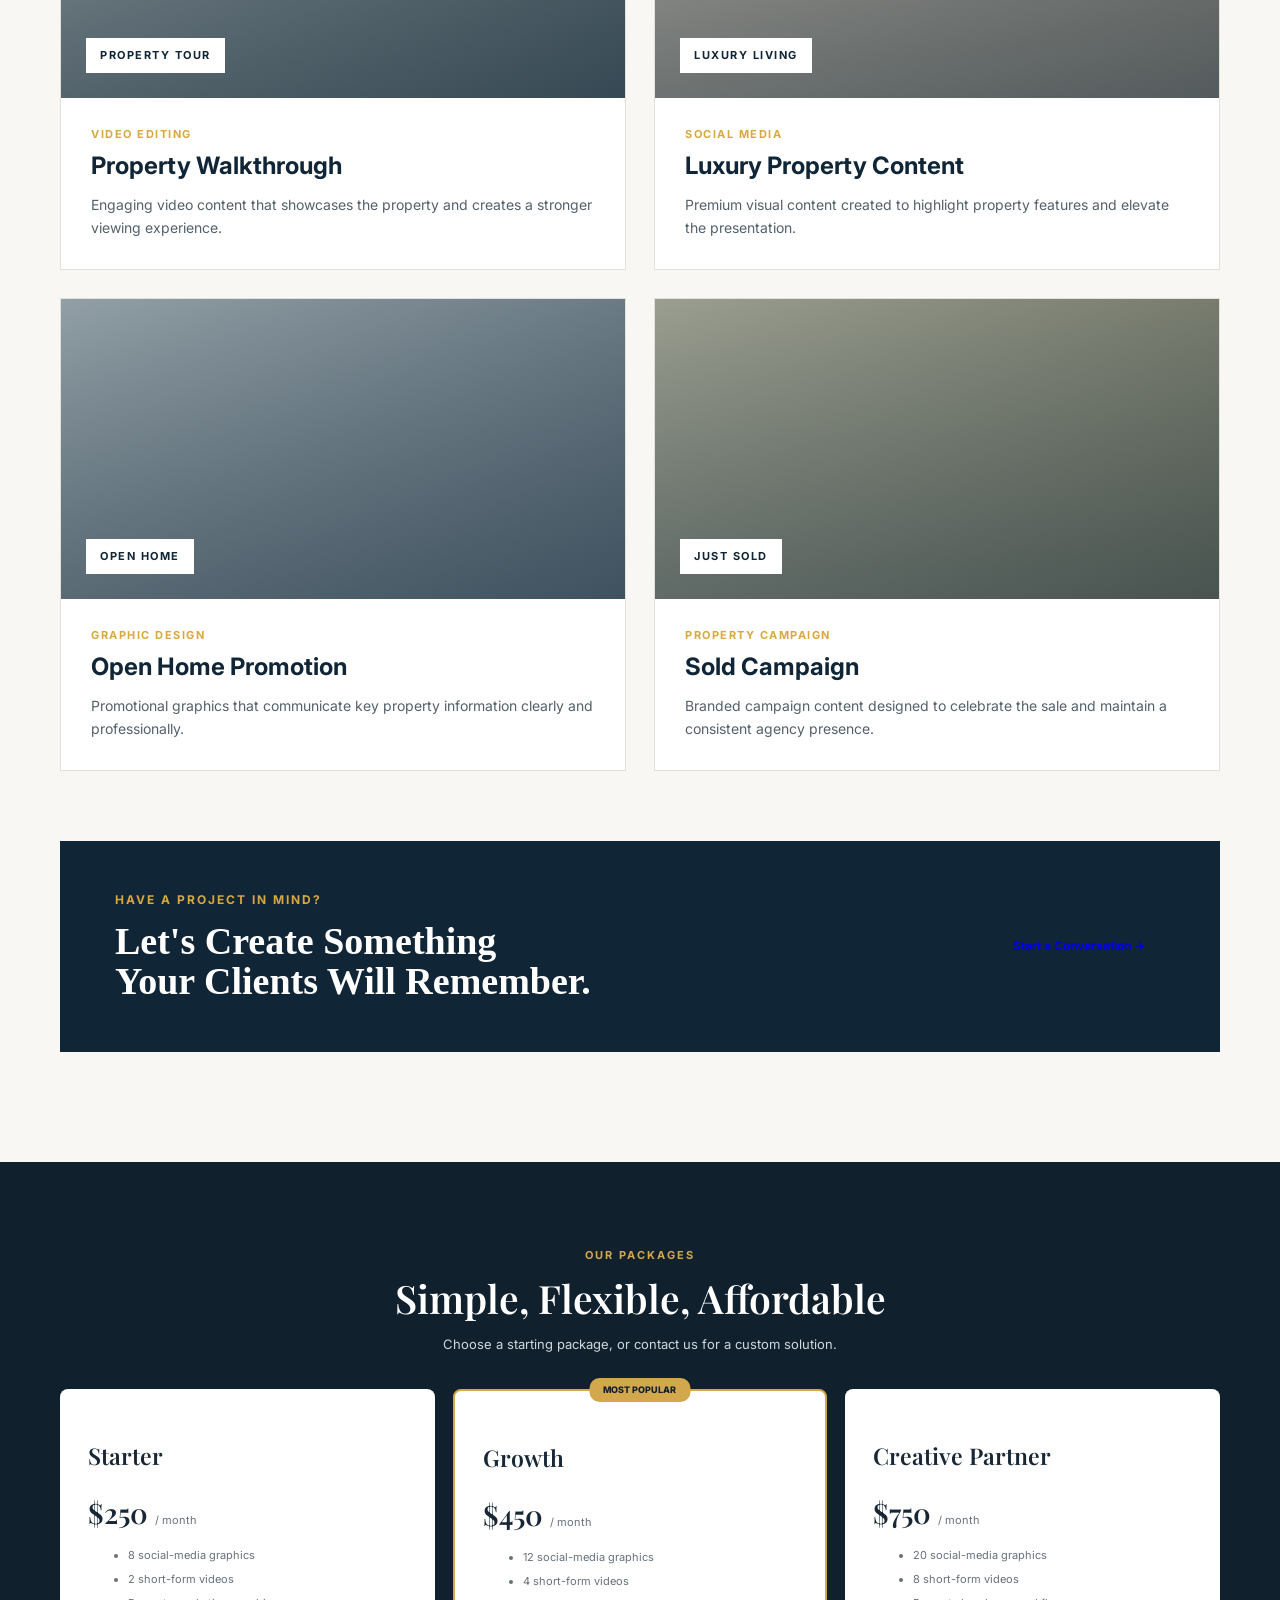
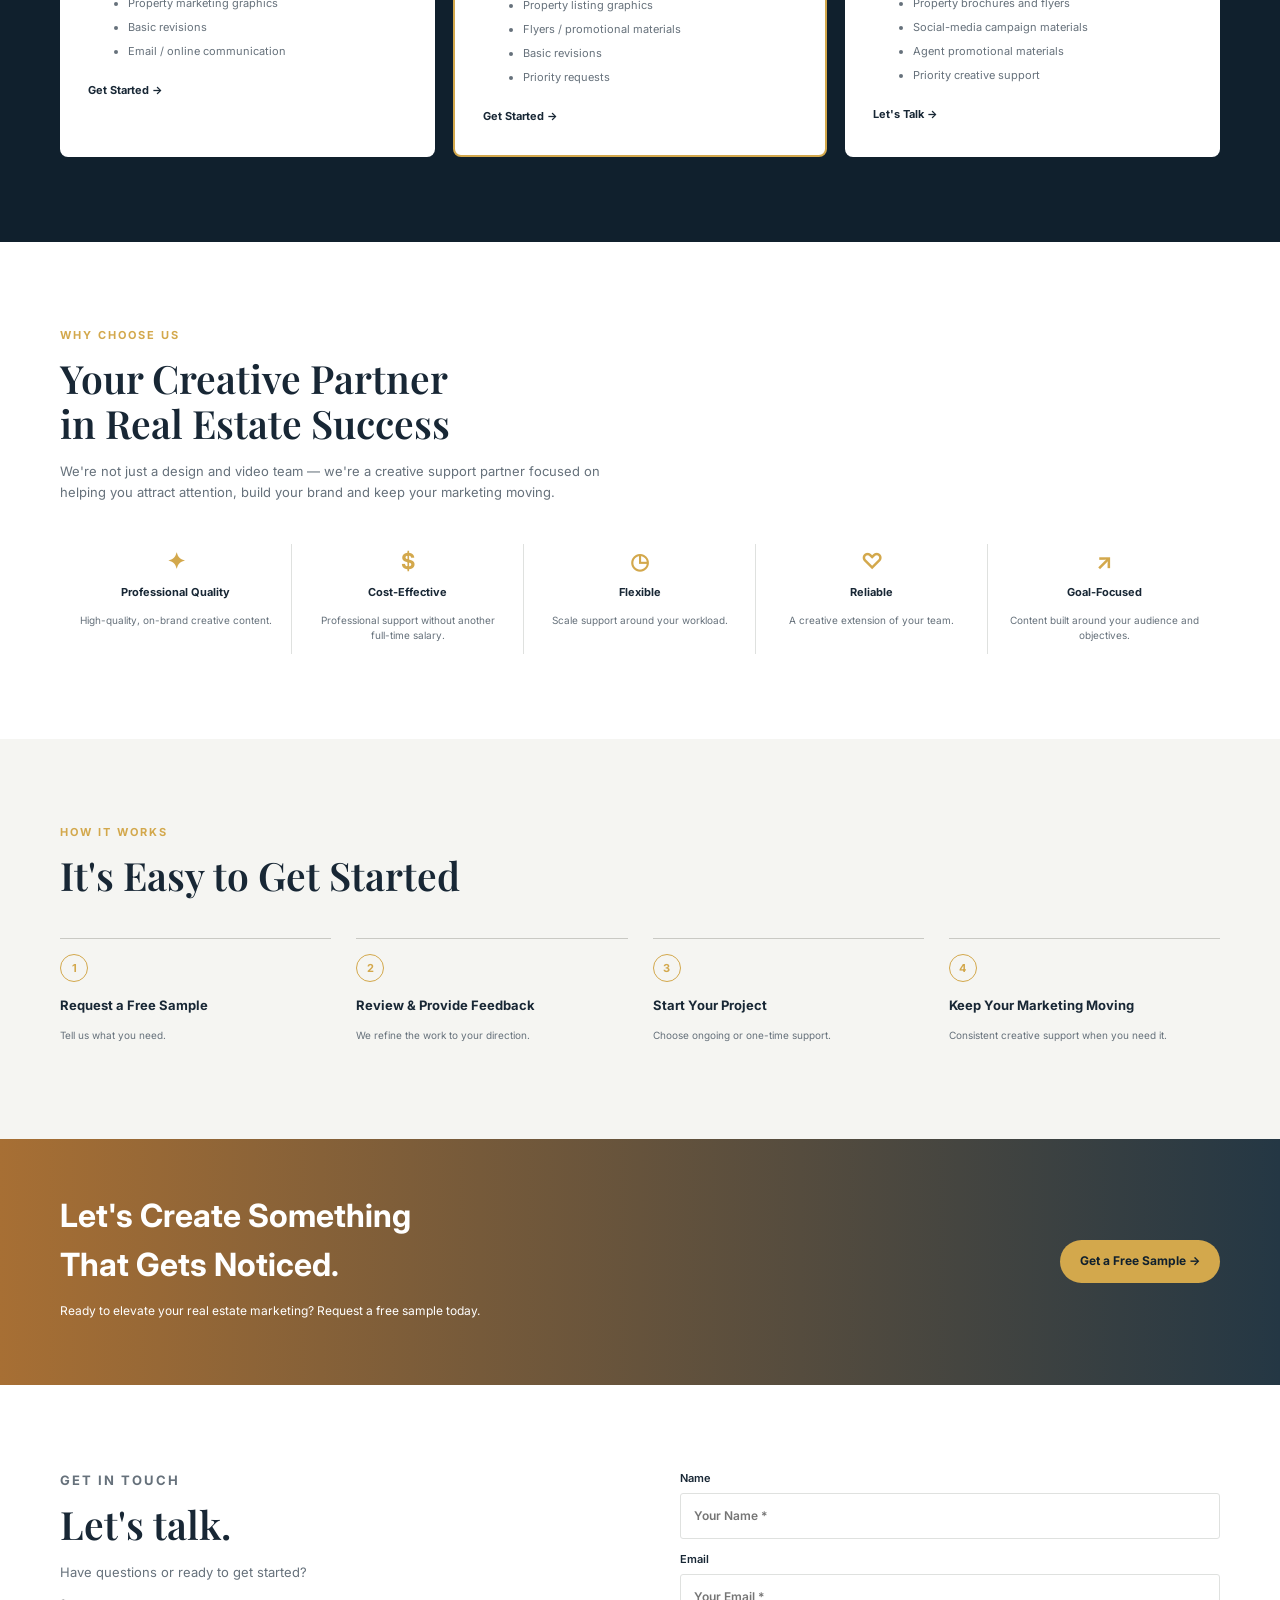
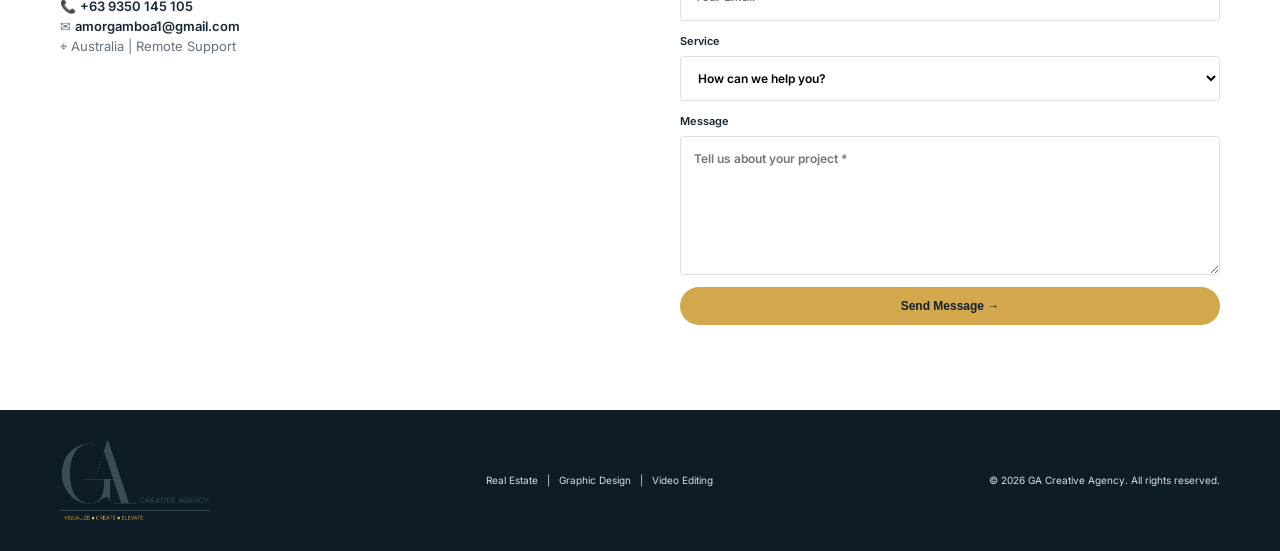
==== commit c3659394: "Update index.html" ====
--- a/index.html
+++ b/index.html
@@ -27,15 +27,24 @@
 <main>
 <section id="home" class="hero">
   <div class="hero-overlay"></div>
+
   <div class="container hero-content">
     <p class="eyebrow">REAL ESTATE CREATIVE SUPPORT</p>
-    <h1>Graphic Design +<br>Video Editing</h1>
-    <p><h2>Make Your Properties Impossible to Ignore.</h2></p>
-     <p>Professional creative support for Australian real estate businesses — without the cost of another full-time employee.</p>
+
+    <h1>
+      Graphic Design +<br>
+      Video Editing
+    </h1>
+
+    <h2>Make Your Properties Impossible to Ignore.</h2>
+
+    <p>
+      Professional creative support for Australian real estate businesses —
+      without the cost of another full-time employee.
+    </p>
 
     <a class="btn gold" href="#contact">Get a Free Sample →</a>
   </div>
- 
 </section>
 
 <section id="services" class="section services-section">
--- a/style.css
+++ b/style.css
@@ -326,3 +326,267 @@
   }
 
 }
+/* =========================================
+   PORTFOLIO SECTION
+   ========================================= */
+
+.portfolio-section {
+  background: #f8f7f4;
+  padding: 110px 0;
+}
+
+
+/* PORTFOLIO HEADING */
+
+.portfolio-heading {
+  display: grid;
+  grid-template-columns: 1fr 1fr;
+  gap: 70px;
+  align-items: end;
+  margin-bottom: 55px;
+}
+
+.portfolio-heading .eyebrow {
+  color: #d9a83e;
+  font-size: 13px;
+  font-weight: 700;
+  letter-spacing: 2px;
+  text-transform: uppercase;
+  margin: 0 0 15px;
+}
+
+.portfolio-heading h2 {
+  color: #102536;
+  font-family: "Cormorant Garamond", serif;
+  font-size: 56px;
+  line-height: 1.02;
+  font-weight: 600;
+  margin: 0;
+}
+
+.portfolio-intro {
+  max-width: 560px;
+}
+
+.portfolio-intro p {
+  color: #53616b;
+  font-size: 16px;
+  line-height: 1.7;
+  margin: 0 0 25px;
+}
+
+
+/* PORTFOLIO GRID */
+
+.portfolio-grid-new {
+  display: grid;
+  grid-template-columns: repeat(2, 1fr);
+  gap: 28px;
+}
+
+
+/* PORTFOLIO CARD */
+
+.portfolio-card {
+  background: #ffffff;
+  border: 1px solid #e2e0da;
+  overflow: hidden;
+  transition: transform 0.25s ease, box-shadow 0.25s ease;
+}
+
+.portfolio-card:hover {
+  transform: translateY(-5px);
+  box-shadow: 0 15px 35px rgba(16, 37, 54, 0.12);
+}
+
+
+/* LARGE FIRST CARD */
+
+.portfolio-large {
+  grid-column: span 2;
+}
+
+
+/* PORTFOLIO IMAGE */
+
+.portfolio-image {
+  height: 300px;
+  position: relative;
+  display: flex;
+  align-items: flex-end;
+  padding: 25px;
+  background-size: cover;
+  background-position: center;
+}
+
+
+/*
+   TEMPORARY PORTFOLIO BACKGROUNDS
+
+   These are temporary visual placeholders.
+   Replace them later with your actual portfolio images.
+*/
+
+.portfolio-image-1 {
+  background:
+    linear-gradient(rgba(16, 37, 54, 0.20), rgba(16, 37, 54, 0.45)),
+    linear-gradient(135deg, #b9b7ae, #737b7c);
+}
+
+.portfolio-image-2 {
+  background:
+    linear-gradient(rgba(16, 37, 54, 0.18), rgba(16, 37, 54, 0.45)),
+    linear-gradient(135deg, #a9b2b2, #56666c);
+}
+
+.portfolio-image-3 {
+  background:
+    linear-gradient(rgba(16, 37, 54, 0.18), rgba(16, 37, 54, 0.45)),
+    linear-gradient(135deg, #d1c8b7, #8d887d);
+}
+
+.portfolio-image-4 {
+  background:
+    linear-gradient(rgba(16, 37, 54, 0.18), rgba(16, 37, 54, 0.45)),
+    linear-gradient(135deg, #aebabe, #667681);
+}
+
+.portfolio-image-5 {
+  background:
+    linear-gradient(rgba(16, 37, 54, 0.18), rgba(16, 37, 54, 0.45)),
+    linear-gradient(135deg, #b9b9a4, #777965);
+}
+
+
+/* PORTFOLIO LABEL */
+
+.portfolio-label {
+  display: inline-block;
+  background: #ffffff;
+  color: #102536;
+  padding: 9px 14px;
+  font-size: 11px;
+  font-weight: 700;
+  letter-spacing: 1.5px;
+}
+
+
+/* PORTFOLIO INFORMATION */
+
+.portfolio-info {
+  padding: 28px 30px 30px;
+}
+
+.portfolio-category {
+  color: #d9a83e;
+  font-size: 11px;
+  font-weight: 700;
+  letter-spacing: 1.5px;
+  margin: 0 0 9px;
+}
+
+.portfolio-info h3 {
+  color: #102536;
+  font-size: 24px;
+  line-height: 1.2;
+  margin: 0 0 12px;
+}
+
+.portfolio-info p:last-child {
+  color: #53616b;
+  font-size: 14px;
+  line-height: 1.65;
+  margin: 0;
+}
+
+
+/* PORTFOLIO CTA */
+
+.portfolio-cta {
+  margin-top: 70px;
+  padding: 50px 55px;
+  background: #102536;
+  display: flex;
+  justify-content: space-between;
+  align-items: center;
+  gap: 40px;
+}
+
+.portfolio-cta .eyebrow {
+  color: #d9a83e;
+  font-size: 12px;
+  font-weight: 700;
+  letter-spacing: 2px;
+  margin: 0 0 12px;
+}
+
+.portfolio-cta h3 {
+  color: #ffffff;
+  font-family: "Cormorant Garamond", serif;
+  font-size: 38px;
+  line-height: 1.05;
+  font-weight: 600;
+  margin: 0;
+}
+
+.portfolio-cta .btn {
+  flex-shrink: 0;
+}
+
+
+/* =========================================
+   TABLET
+   ========================================= */
+
+@media (max-width: 900px) {
+
+  .portfolio-heading {
+    grid-template-columns: 1fr;
+    gap: 25px;
+  }
+
+  .portfolio-grid-new {
+    grid-template-columns: 1fr;
+  }
+
+  .portfolio-large {
+    grid-column: span 1;
+  }
+
+}
+
+
+/* =========================================
+   MOBILE
+   ========================================= */
+
+@media (max-width: 600px) {
+
+  .portfolio-section {
+    padding: 75px 20px;
+  }
+
+  .portfolio-heading h2 {
+    font-size: 43px;
+  }
+
+  .portfolio-image {
+    height: 240px;
+  }
+
+  .portfolio-info {
+    padding: 24px;
+  }
+
+  .portfolio-cta {
+    margin-top: 50px;
+    padding: 35px 25px;
+    flex-direction: column;
+    align-items: flex-start;
+  }
+
+  .portfolio-cta h3 {
+    font-size: 32px;
+  }
+
+}
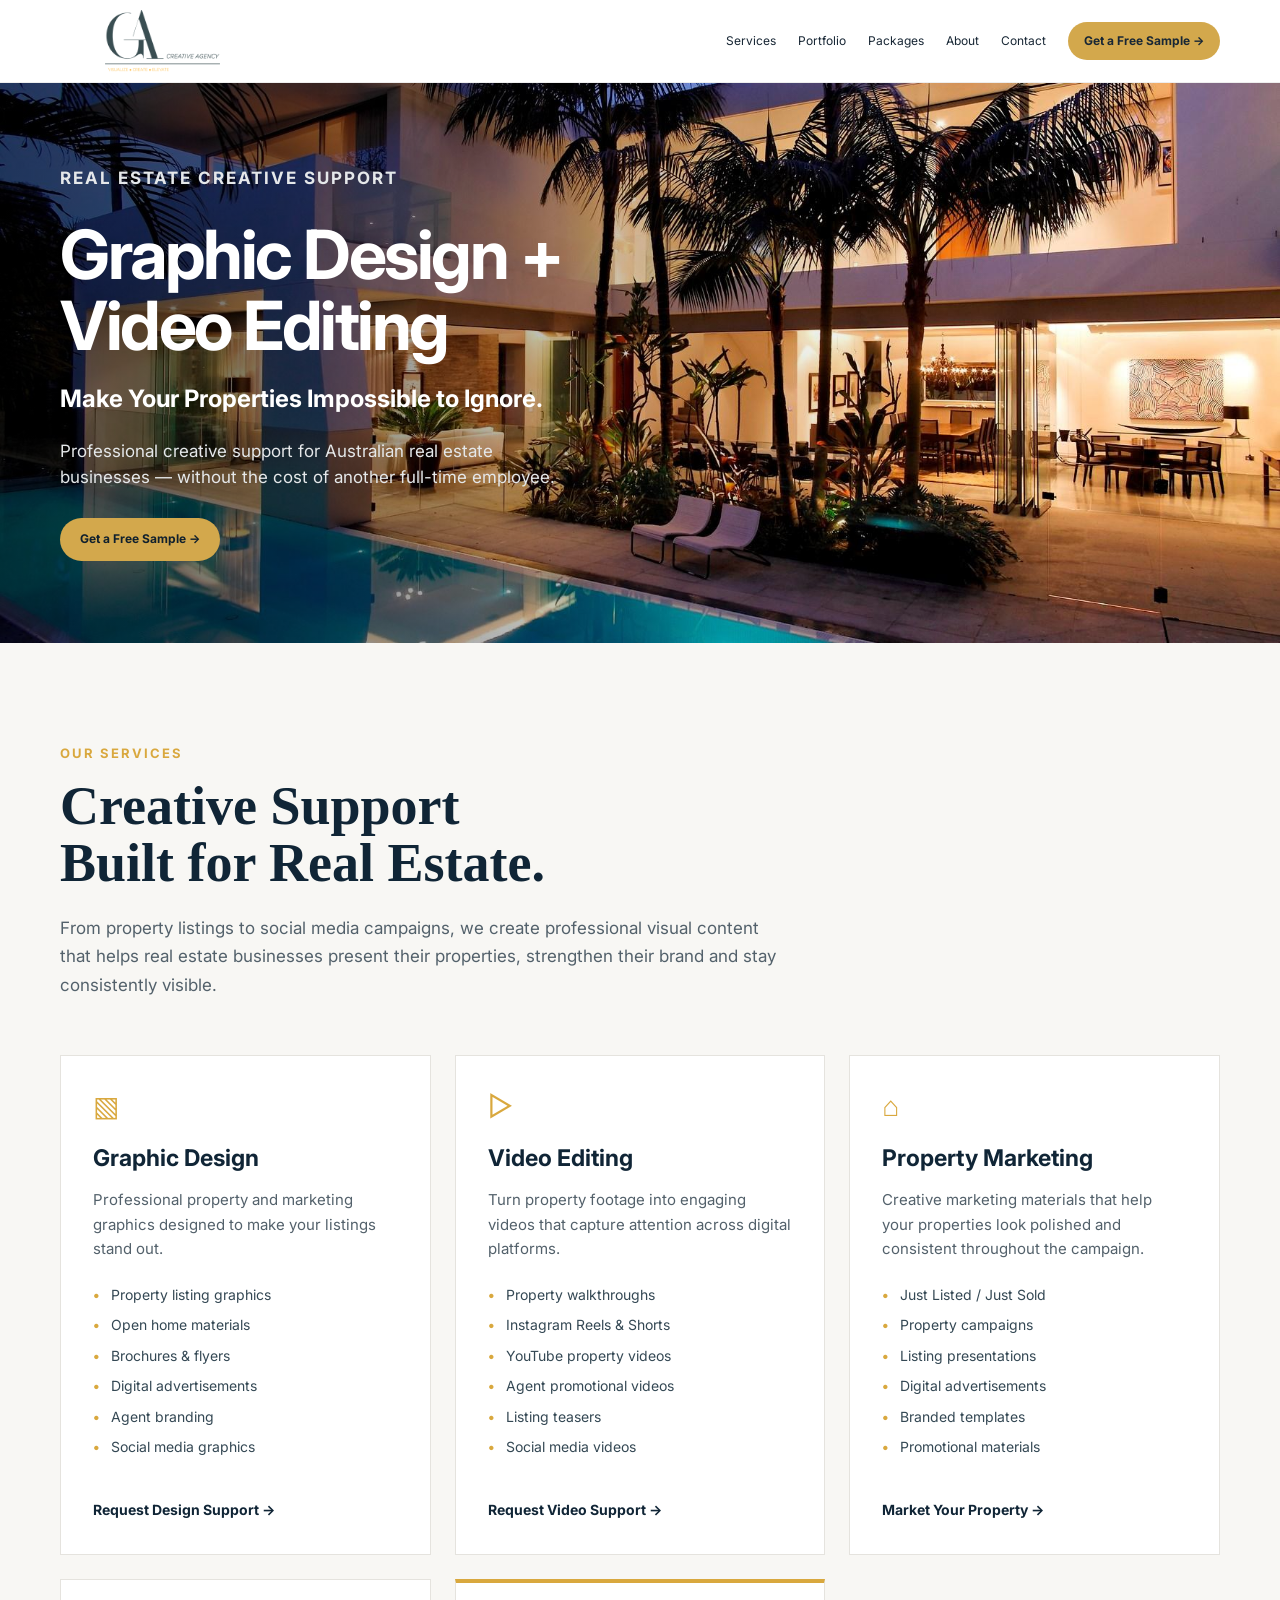
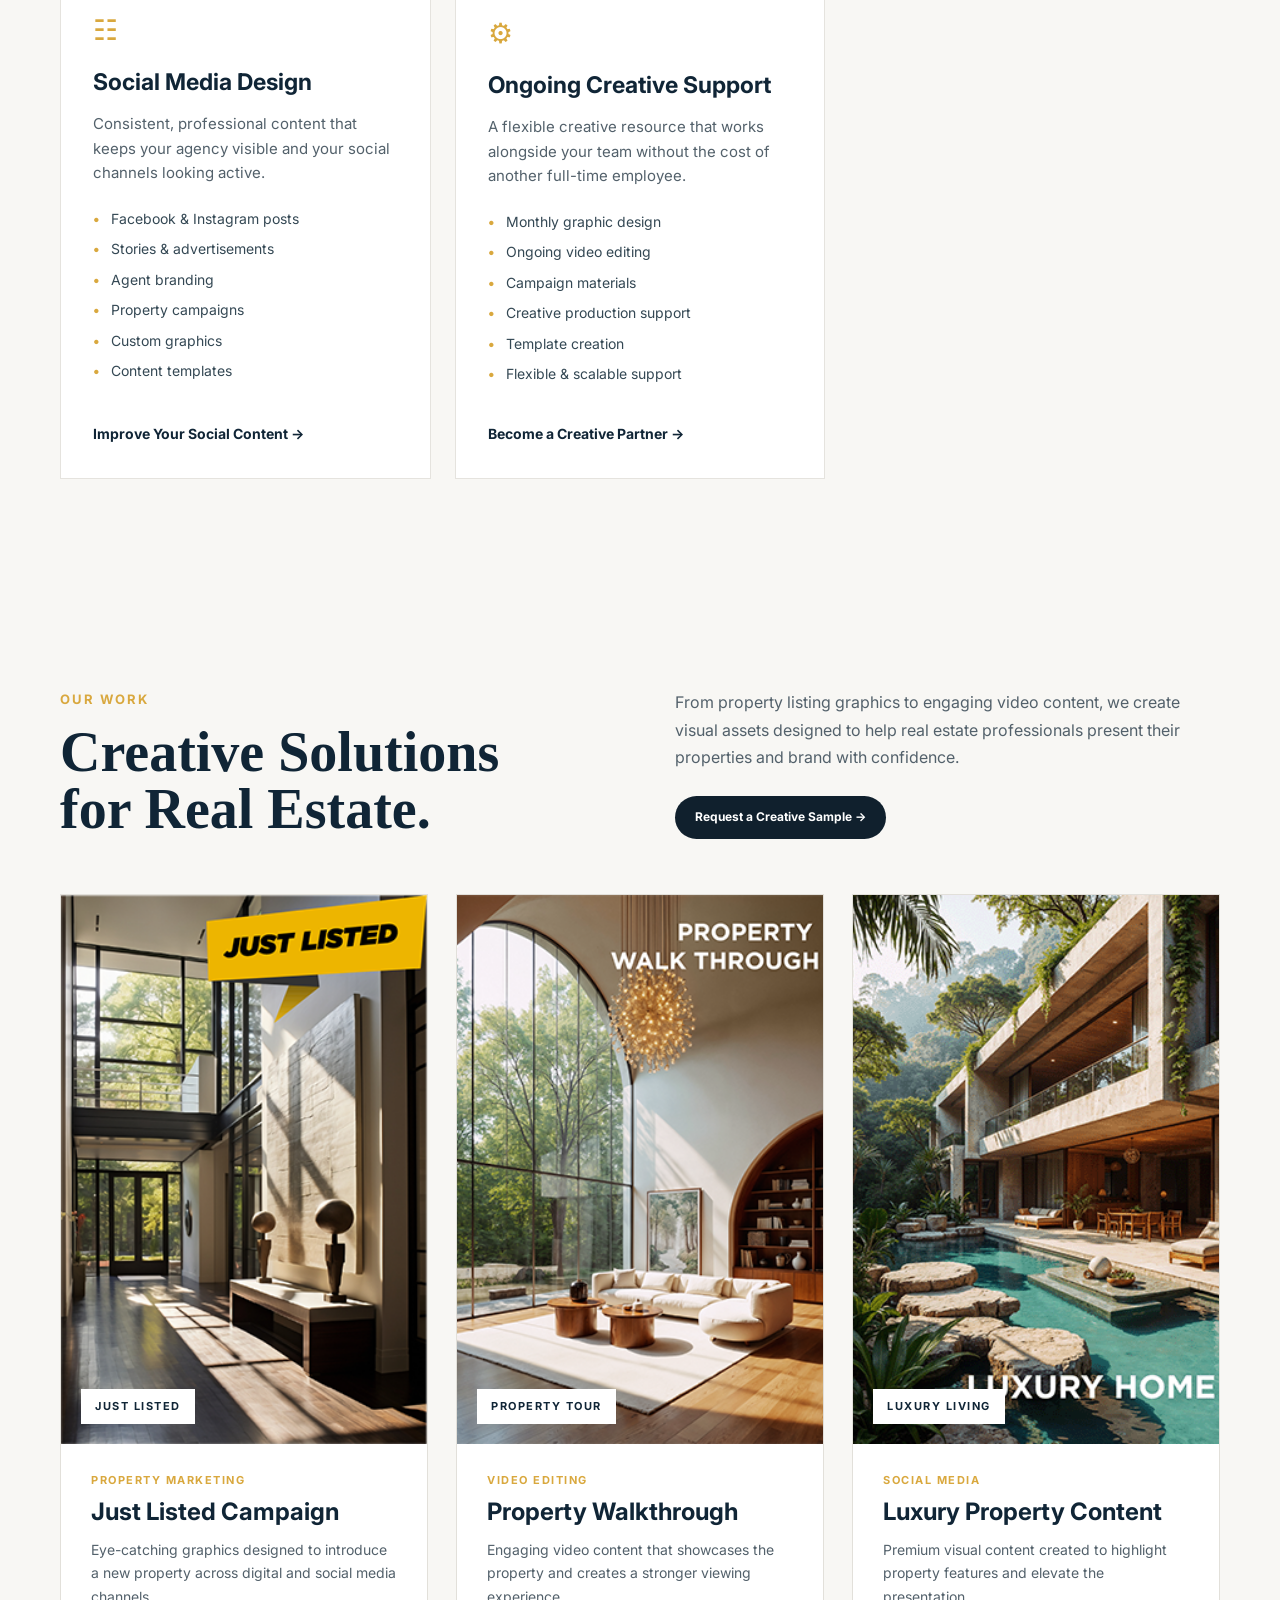
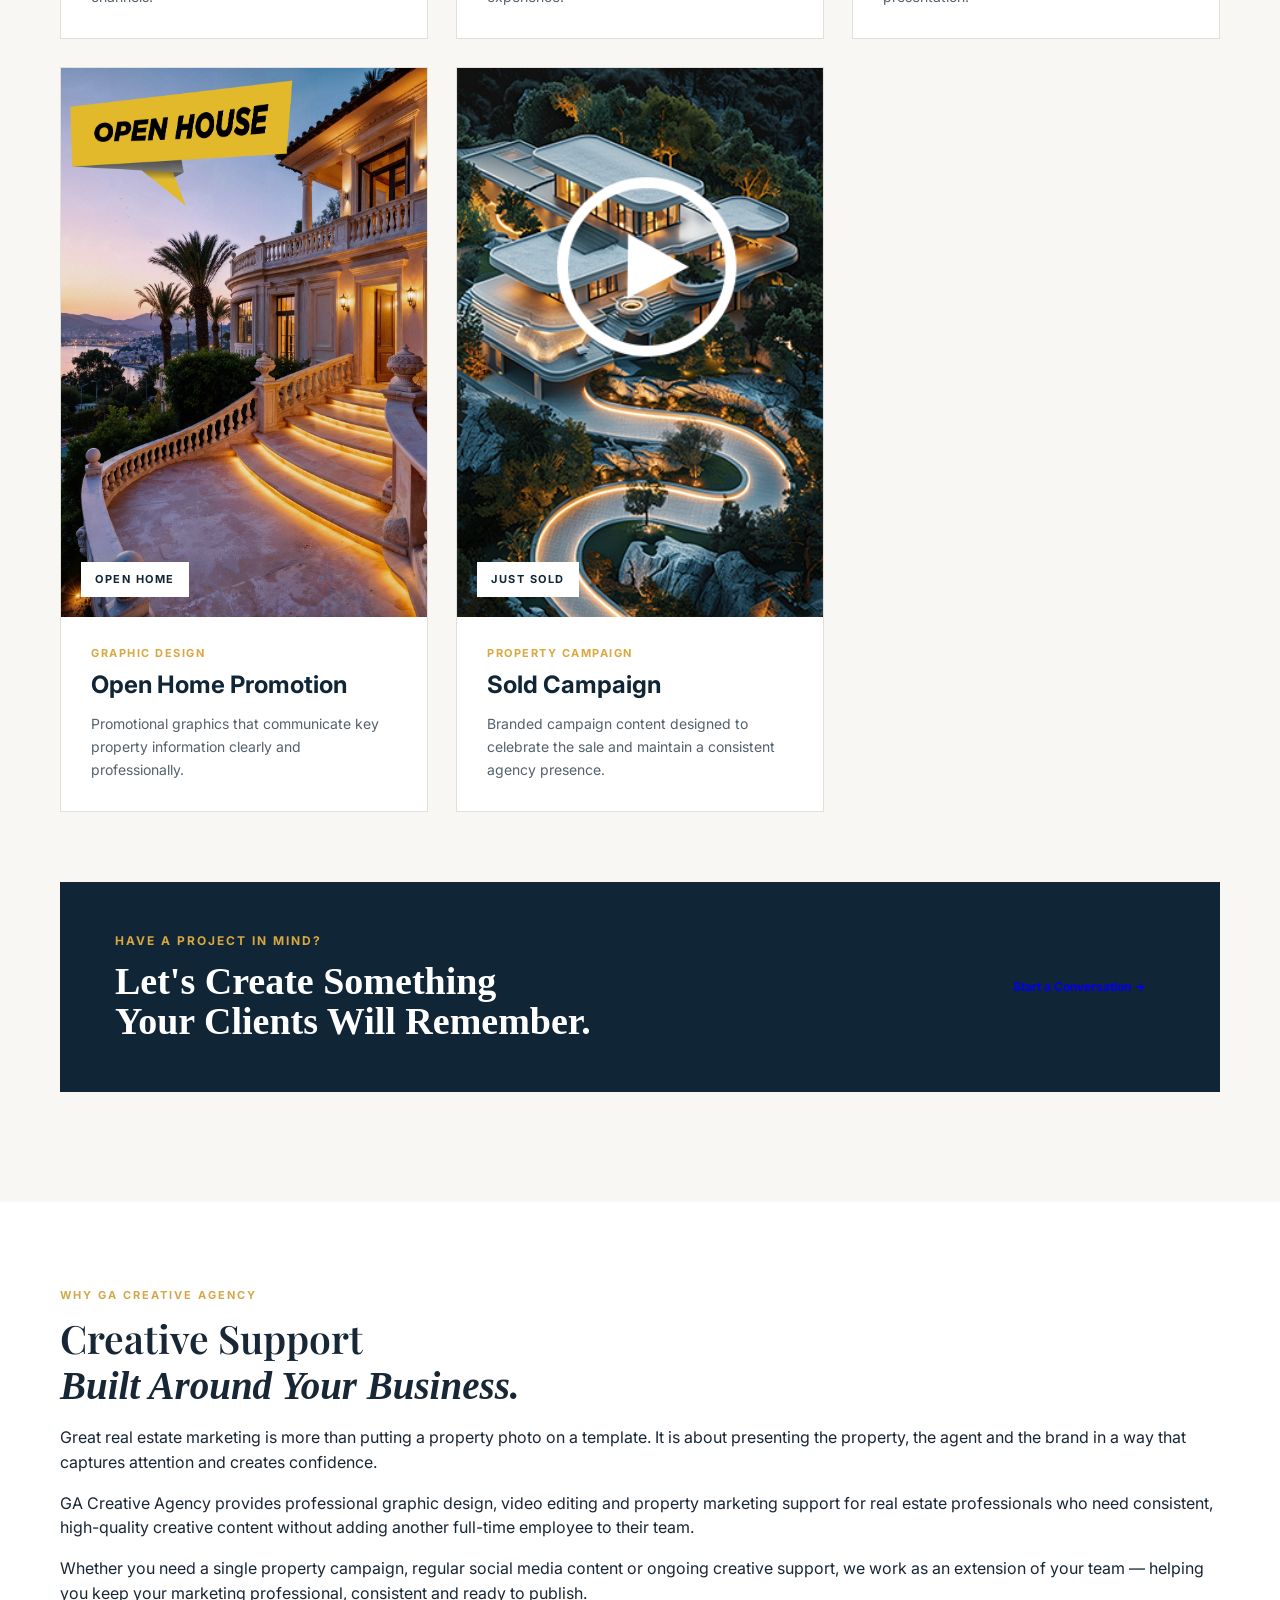
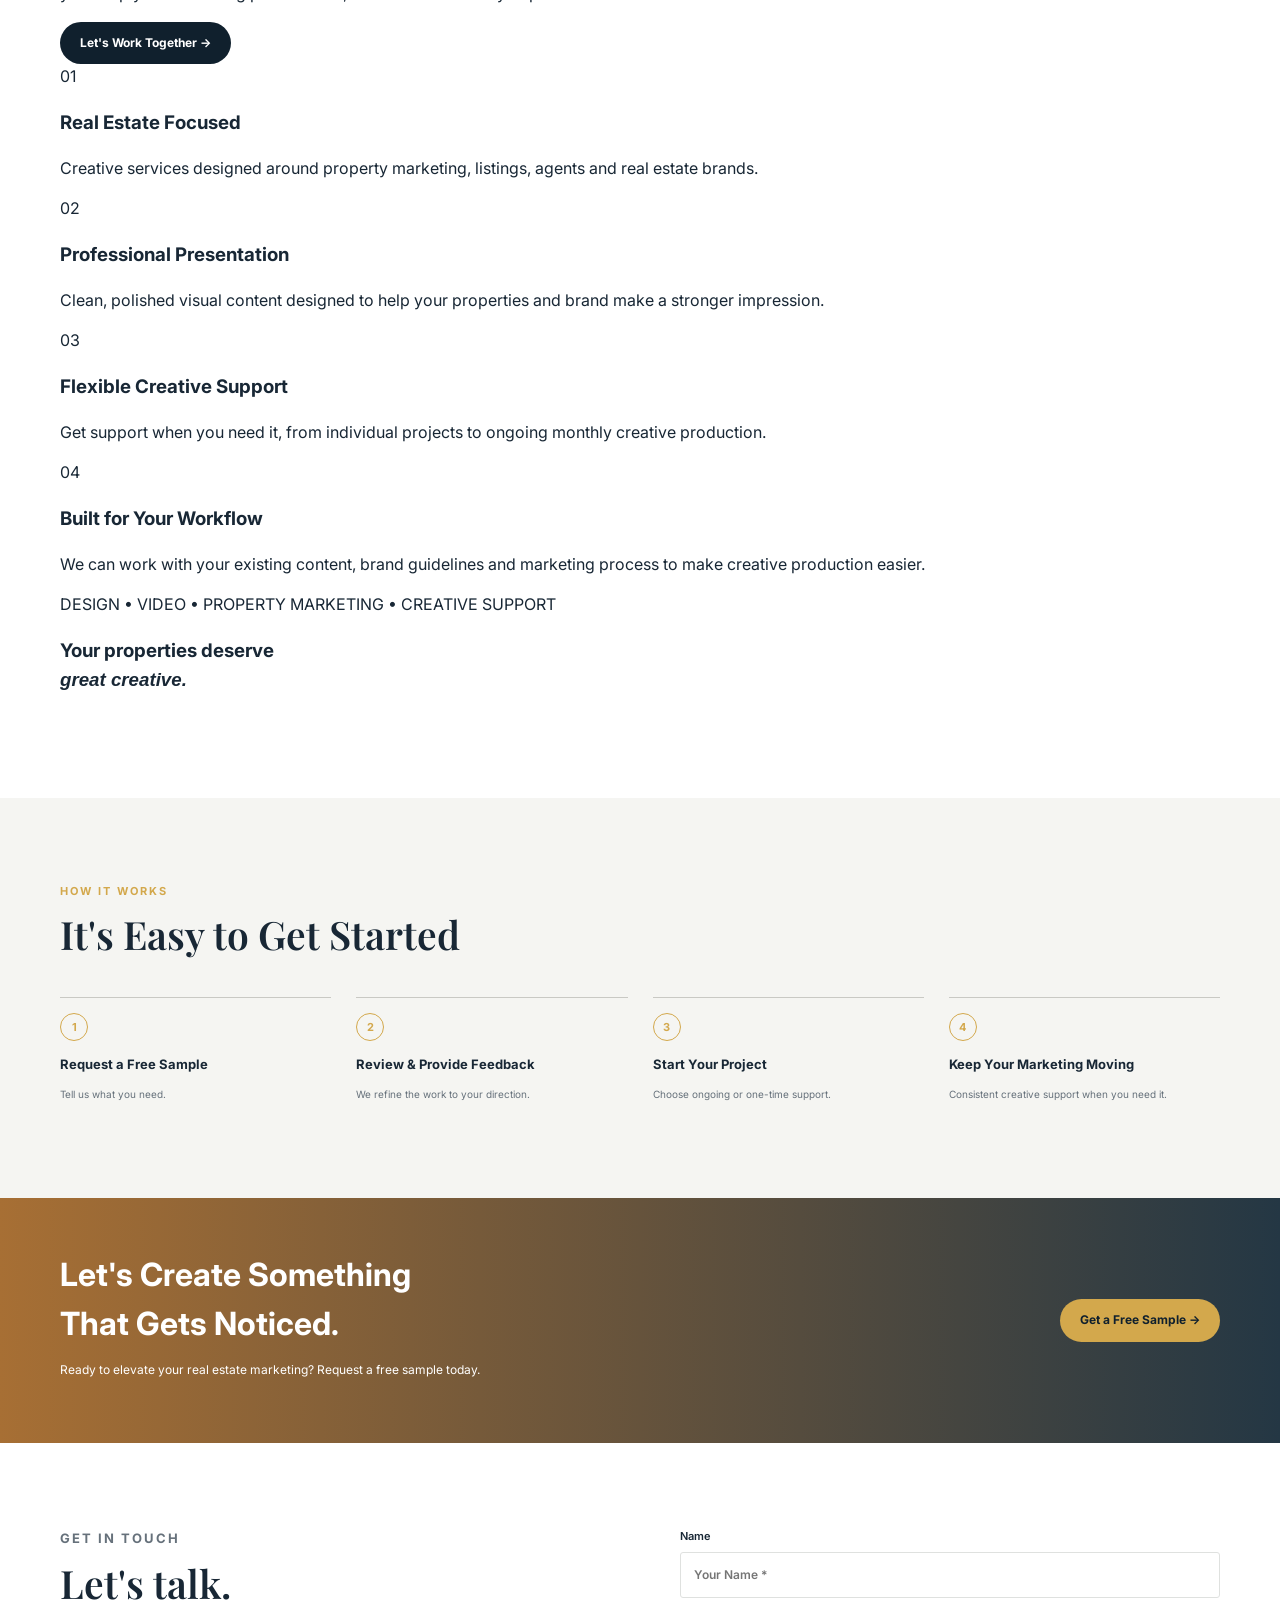
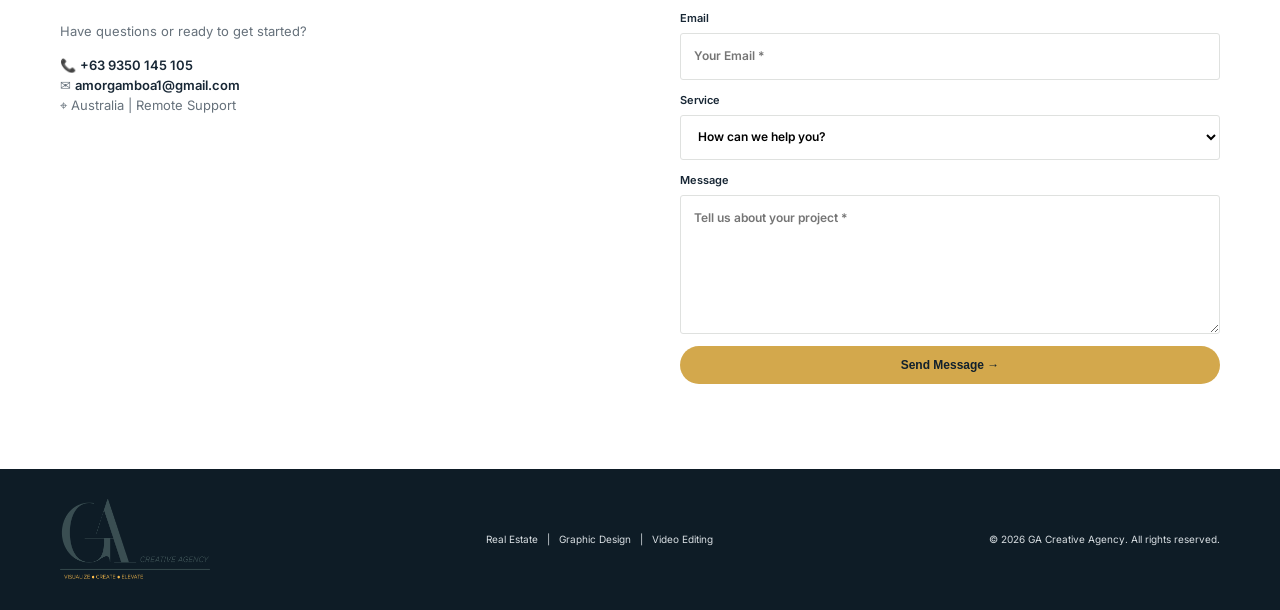
==== commit 37582c71: "Update index.html" ====
--- a/index.html
+++ b/index.html
@@ -338,33 +338,143 @@
 <!-- END PORTFOLIO SECTION -->
 
 
-<section id="packages" class="section packages-section">
+<!-- ABOUT / WHY GA SECTION -->
+
+<section id="about" class="section about-section">
+
   <div class="container">
-    <p class="eyebrow">OUR PACKAGES</p>
-    <h2>Simple, Flexible, Affordable</h2>
-    <p class="center-intro">Choose a starting package, or contact us for a custom solution.</p>
-    <div class="packages">
-      <article><h3>Starter</h3><div class="price">$250 <small>/ month</small></div><ul><li>8 social-media graphics</li><li>2 short-form videos</li><li>Property marketing graphics</li><li>Basic revisions</li><li>Email / online communication</li></ul><a class="package-link" href="#contact">Get Started →</a></article>
-      <article class="popular"><label>MOST POPULAR</label><h3>Growth</h3><div class="price">$450 <small>/ month</small></div><ul><li>12 social-media graphics</li><li>4 short-form videos</li><li>Property listing graphics</li><li>Flyers / promotional materials</li><li>Basic revisions</li><li>Priority requests</li></ul><a class="package-link" href="#contact">Get Started →</a></article>
-      <article><h3>Creative Partner</h3><div class="price">$750 <small>/ month</small></div><ul><li>20 social-media graphics</li><li>8 short-form videos</li><li>Property brochures and flyers</li><li>Social-media campaign materials</li><li>Agent promotional materials</li><li>Priority creative support</li></ul><a class="package-link" href="#contact">Let's Talk →</a></article>
-    </div>
-  </div>
-</section>
-
-<section id="about" class="section about">
-  <div class="container">
-    <p class="eyebrow">WHY CHOOSE US</p>
-    <h2>Your Creative Partner<br>in Real Estate Success</h2>
-    <p class="intro">We're not just a design and video team — we're a creative support partner focused on helping you attract attention, build your brand and keep your marketing moving.</p>
-    <div class="reasons">
-      <div><b>✦</b><strong>Professional Quality</strong><p>High-quality, on-brand creative content.</p></div>
-      <div><b>$</b><strong>Cost-Effective</strong><p>Professional support without another full-time salary.</p></div>
-      <div><b>◷</b><strong>Flexible</strong><p>Scale support around your workload.</p></div>
-      <div><b>♡</b><strong>Reliable</strong><p>A creative extension of your team.</p></div>
-      <div><b>↗</b><strong>Goal-Focused</strong><p>Content built around your audience and objectives.</p></div>
-    </div>
-  </div>
-</section>
+
+    <div class="about-grid">
+
+      <!-- LEFT SIDE -->
+      <div class="about-content">
+
+        <p class="eyebrow">WHY GA CREATIVE AGENCY</p>
+
+        <h2>
+          Creative Support<br>
+          <em>Built Around Your Business.</em>
+        </h2>
+
+        <p class="about-lead">
+          Great real estate marketing is more than putting a property
+          photo on a template. It is about presenting the property,
+          the agent and the brand in a way that captures attention
+          and creates confidence.
+        </p>
+
+        <p>
+          GA Creative Agency provides professional graphic design,
+          video editing and property marketing support for real estate
+          professionals who need consistent, high-quality creative
+          content without adding another full-time employee to their team.
+        </p>
+
+        <p>
+          Whether you need a single property campaign, regular social
+          media content or ongoing creative support, we work as an
+          extension of your team — helping you keep your marketing
+          professional, consistent and ready to publish.
+        </p>
+
+        <a href="#contact" class="btn dark">
+          Let's Work Together →
+        </a>
+
+      </div>
+
+
+      <!-- RIGHT SIDE -->
+      <div class="about-features">
+
+        <div class="about-feature">
+
+          <div class="about-feature-number">01</div>
+
+          <div>
+            <h3>Real Estate Focused</h3>
+
+            <p>
+              Creative services designed around property marketing,
+              listings, agents and real estate brands.
+            </p>
+          </div>
+
+        </div>
+
+
+        <div class="about-feature">
+
+          <div class="about-feature-number">02</div>
+
+          <div>
+            <h3>Professional Presentation</h3>
+
+            <p>
+              Clean, polished visual content designed to help your
+              properties and brand make a stronger impression.
+            </p>
+          </div>
+
+        </div>
+
+
+        <div class="about-feature">
+
+          <div class="about-feature-number">03</div>
+
+          <div>
+            <h3>Flexible Creative Support</h3>
+
+            <p>
+              Get support when you need it, from individual projects
+              to ongoing monthly creative production.
+            </p>
+          </div>
+
+        </div>
+
+
+        <div class="about-feature">
+
+          <div class="about-feature-number">04</div>
+
+          <div>
+            <h3>Built for Your Workflow</h3>
+
+            <p>
+              We can work with your existing content, brand guidelines
+              and marketing process to make creative production easier.
+            </p>
+          </div>
+
+        </div>
+
+      </div>
+
+    </div>
+
+
+    <!-- BOTTOM STATEMENT -->
+
+    <div class="about-statement">
+
+      <p>
+        DESIGN • VIDEO • PROPERTY MARKETING • CREATIVE SUPPORT
+      </p>
+
+      <h3>
+        Your properties deserve<br>
+        <em>great creative.</em>
+      </h3>
+
+    </div>
+
+  </div>
+
+</section>
+
+<!-- END ABOUT / WHY GA SECTION -->
 
 <section id="process" class="section process">
   <div class="container">
--- a/style.css
+++ b/style.css
@@ -23,16 +23,20 @@
 .hero-overlay {
   position: absolute;
   inset: 0;
-  background: linear-gradient(
-    90deg,
-    rgba(10, 25, 35, 0.52) 0%,
-    rgba(10, 25, 35, 0.40) 38%,
-    rgba(10, 25, 35, 0.28) 70%,
-    rgba(10, 25, 35, 0) 100%
-  );
   z-index: 1;
-}
-.hero-content{position:relative;z-index:2;color:white;padding:95px 0}
+  pointer-events: none;
+
+  background:
+    linear-gradient(
+      90deg,
+      rgba(0, 0, 0, 0.62) 0%,
+      rgba(0, 0, 0, 0.48) 22%,
+      rgba(0, 0, 0, 0.25) 42%,
+      rgba(0, 0, 0, 0.08) 60%,
+      rgba(0, 0, 0, 0) 78%
+    );
+}
+
 
 .eyebrow{font-size:11px;letter-spacing:2px;color:var(--gold);font-weight:700;margin:0 0 12px}
 .hero h1{font-size:clamp(42px,5.3vw,68px);line-height:1.04;margin:0 0 18px;letter-spacing:-2.5px}
@@ -335,9 +339,6 @@
   padding: 110px 0;
 }
 
-
-/* PORTFOLIO HEADING */
-
 .portfolio-heading {
   display: grid;
   grid-template-columns: 1fr 1fr;
@@ -376,16 +377,21 @@
 }
 
 
-/* PORTFOLIO GRID */
+/* =========================================
+   PORTFOLIO GRID
+   ========================================= */
 
 .portfolio-grid-new {
   display: grid;
-  grid-template-columns: repeat(2, 1fr);
+  grid-template-columns: repeat(3, 1fr);
   gap: 28px;
-}
-
-
-/* PORTFOLIO CARD */
+  align-items: start;
+}
+
+
+/* =========================================
+   PORTFOLIO CARDS
+   ========================================= */
 
 .portfolio-card {
   background: #ffffff;
@@ -400,65 +406,76 @@
 }
 
 
-/* LARGE FIRST CARD */
+/* Remove the old wide-card behaviour */
 
 .portfolio-large {
-  grid-column: span 2;
-}
-
-
-/* PORTFOLIO IMAGE */
+  grid-column: span 1;
+}
+
+
+/* =========================================
+   PORTFOLIO IMAGES
+   ========================================= */
 
 .portfolio-image {
-  height: 300px;
   position: relative;
+  width: 100%;
+  aspect-ratio: 2 / 3;
+  overflow: hidden;
+
+  background-size: cover;
+  background-position: center;
+  background-repeat: no-repeat;
+
   display: flex;
   align-items: flex-end;
-  padding: 25px;
+  padding: 20px;
+}
+
+
+/* Just Listed */
+.portfolio-image-1 {
+  background-image: url("GA_portfolio_2.png");
   background-size: cover;
   background-position: center;
 }
 
 
-/*
-   TEMPORARY PORTFOLIO BACKGROUNDS
-
-   These are temporary visual placeholders.
-   Replace them later with your actual portfolio images.
-*/
-
-.portfolio-image-1 {
-  background:
-    linear-gradient(rgba(16, 37, 54, 0.20), rgba(16, 37, 54, 0.45)),
-    linear-gradient(135deg, #b9b7ae, #737b7c);
-}
-
+/* Property Walkthrough */
 .portfolio-image-2 {
-  background:
-    linear-gradient(rgba(16, 37, 54, 0.18), rgba(16, 37, 54, 0.45)),
-    linear-gradient(135deg, #a9b2b2, #56666c);
-}
-
+  background-image: url("GA_property_3.png");
+  background-size: cover;
+  background-position: center;
+}
+
+
+/* Luxury Property Content */
 .portfolio-image-3 {
-  background:
-    linear-gradient(rgba(16, 37, 54, 0.18), rgba(16, 37, 54, 0.45)),
-    linear-gradient(135deg, #d1c8b7, #8d887d);
-}
-
+  background-image: url("GA_portfolio_1.png");
+  background-size: cover;
+  background-position: center;
+}
+
+
+/* Open Home */
 .portfolio-image-4 {
-  background:
-    linear-gradient(rgba(16, 37, 54, 0.18), rgba(16, 37, 54, 0.45)),
-    linear-gradient(135deg, #aebabe, #667681);
-}
-
+  background-image: url("GA_portfolio_5.png");
+  background-size: cover;
+  background-position: center;
+}
+
+
+/* Sold Campaign */
 .portfolio-image-5 {
-  background:
-    linear-gradient(rgba(16, 37, 54, 0.18), rgba(16, 37, 54, 0.45)),
-    linear-gradient(135deg, #b9b9a4, #777965);
-}
-
-
-/* PORTFOLIO LABEL */
+  background-image: url("GA_portfolio_4.png");
+  background-size: cover;
+  background-position: center;
+}
+
+
+/* =========================================
+   PORTFOLIO LABEL
+   ========================================= */
 
 .portfolio-label {
   display: inline-block;
@@ -471,7 +488,9 @@
 }
 
 
-/* PORTFOLIO INFORMATION */
+/* =========================================
+   PORTFOLIO INFORMATION
+   ========================================= */
 
 .portfolio-info {
   padding: 28px 30px 30px;
@@ -500,12 +519,15 @@
 }
 
 
-/* PORTFOLIO CTA */
+/* =========================================
+   PORTFOLIO CTA
+   ========================================= */
 
 .portfolio-cta {
   margin-top: 70px;
   padding: 50px 55px;
   background: #102536;
+
   display: flex;
   justify-content: space-between;
   align-items: center;
@@ -538,40 +560,41 @@
    TABLET
    ========================================= */
 
-@media (max-width: 900px) {
+@media (max-width: 1000px) {
+
+  .portfolio-grid-new {
+    grid-template-columns: repeat(2, 1fr);
+  }
 
   .portfolio-heading {
     grid-template-columns: 1fr;
     gap: 25px;
   }
 
+}
+
+
+/* =========================================
+   MOBILE
+   ========================================= */
+
+@media (max-width: 600px) {
+
+  .portfolio-section {
+    padding: 75px 20px;
+  }
+
+  .portfolio-heading h2 {
+    font-size: 43px;
+  }
+
   .portfolio-grid-new {
     grid-template-columns: 1fr;
-  }
-
-  .portfolio-large {
-    grid-column: span 1;
-  }
-
-}
-
-
-/* =========================================
-   MOBILE
-   ========================================= */
-
-@media (max-width: 600px) {
-
-  .portfolio-section {
-    padding: 75px 20px;
-  }
-
-  .portfolio-heading h2 {
-    font-size: 43px;
+    gap: 22px;
   }
 
   .portfolio-image {
-    height: 240px;
+    aspect-ratio: 2 / 3;
   }
 
   .portfolio-info {
@@ -590,3 +613,97 @@
   }
 
 }
+
+
+/* =========================================
+   TABLET
+   ========================================= */
+
+@media (max-width: 900px) {
+
+  .portfolio-heading {
+    grid-template-columns: 1fr;
+    gap: 25px;
+  }
+
+  .portfolio-grid-new {
+    grid-template-columns: 1fr;
+  }
+
+  .portfolio-large {
+    grid-column: span 1;
+  }
+
+}
+
+
+/* =========================================
+   MOBILE
+   ========================================= */
+
+@media (max-width: 600px) {
+
+  .portfolio-section {
+    padding: 75px 20px;
+  }
+
+  .portfolio-heading h2 {
+    font-size: 43px;
+  }
+
+  .portfolio-image {
+    height: 240px;
+  }
+
+  .portfolio-info {
+    padding: 24px;
+  }
+
+  .portfolio-cta {
+    margin-top: 50px;
+    padding: 35px 25px;
+    flex-direction: column;
+    align-items: flex-start;
+  }
+
+  .portfolio-cta h3 {
+    font-size: 32px;
+  }
+
+}
+
+/* =========================================
+   HERO — SUBTLE LEFT-SIDE DARK GRADIENT
+   ========================================= */
+
+.hero {
+  position: relative;
+  overflow: hidden;
+}
+
+.hero-overlay {
+  position: absolute;
+  inset: 0;
+  z-index: 1;
+  pointer-events: none;
+
+  background:
+    linear-gradient(
+      90deg,
+      rgba(0, 0, 0, 0.62) 0%,
+      rgba(0, 0, 0, 0.48) 22%,
+      rgba(0, 0, 0, 0.25) 42%,
+      rgba(0, 0, 0, 0.08) 60%,
+      rgba(0, 0, 0, 0) 78%
+    );
+}
+
+.hero-content {
+  position: relative;
+  z-index: 2;
+}
+/* Keep Hero headings white */
+.hero-content h1,
+.hero-content h2 {
+  color: #ffffff !important;
+}
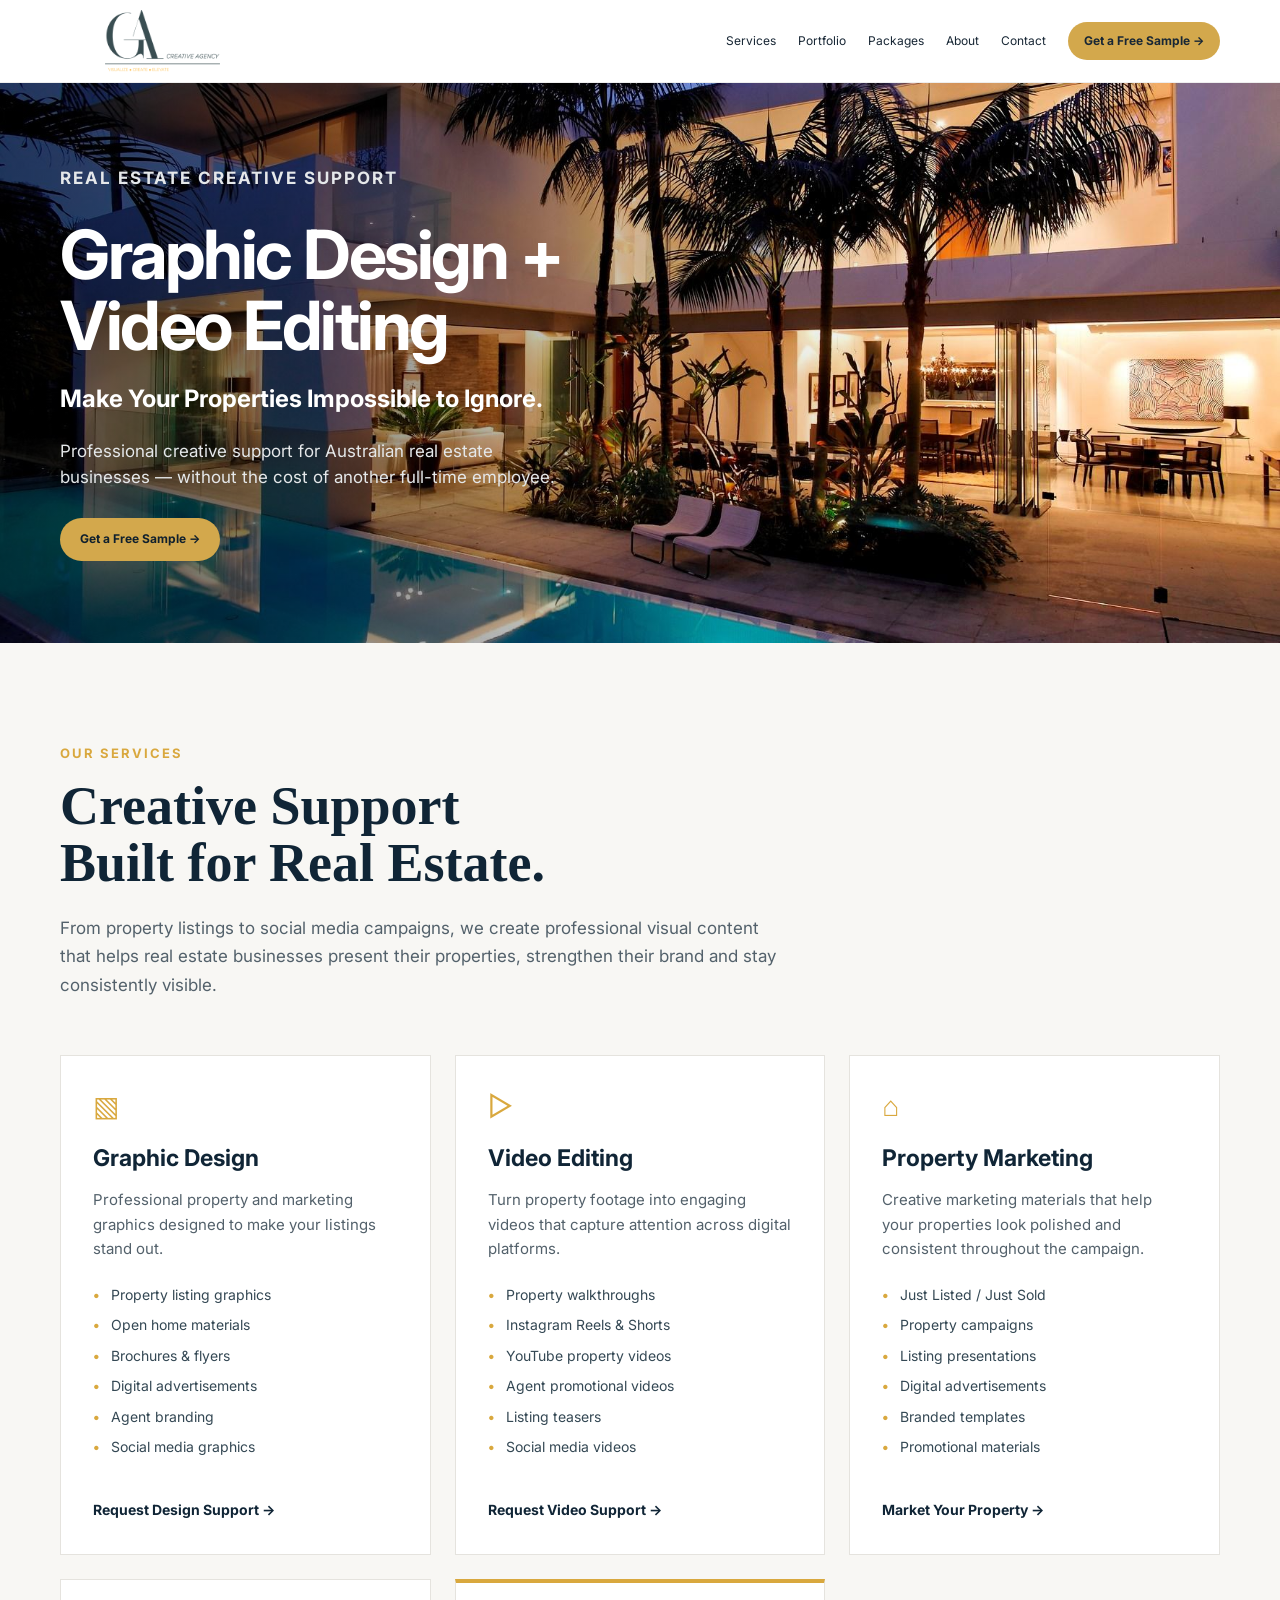
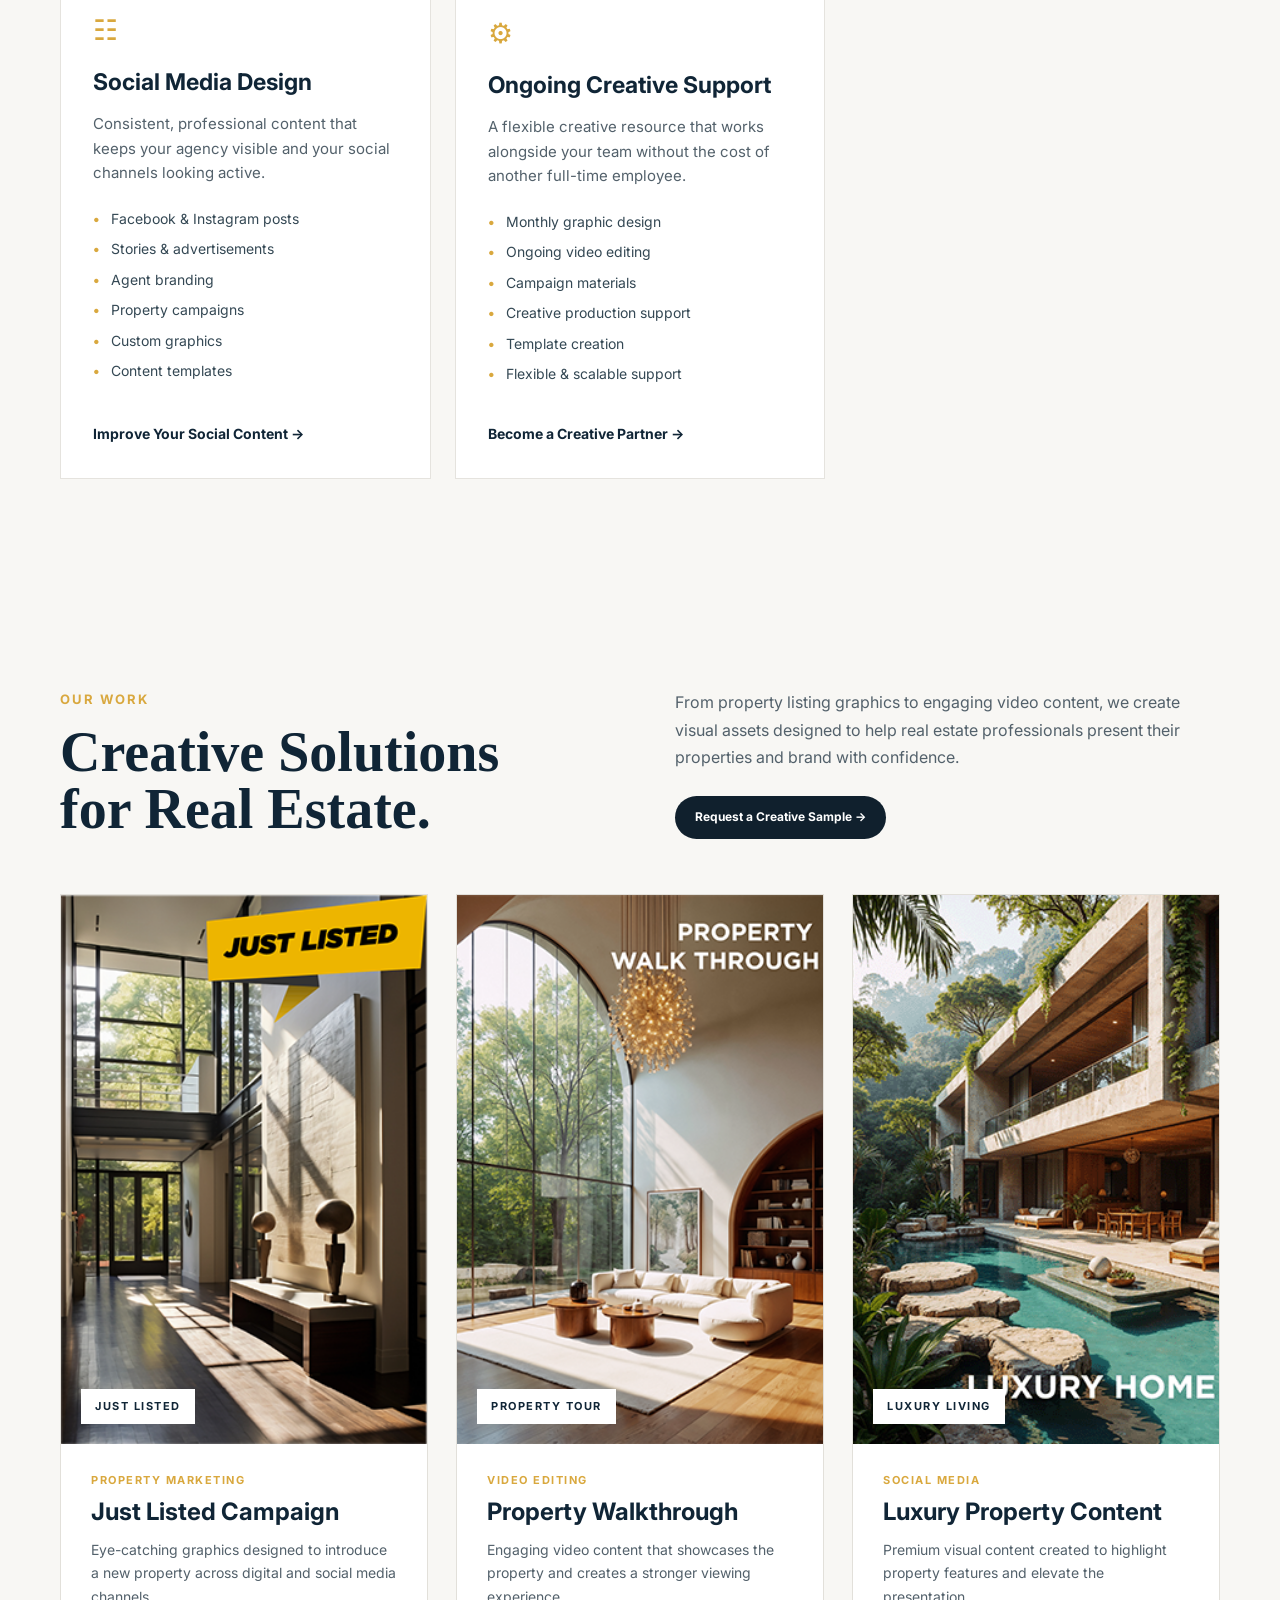
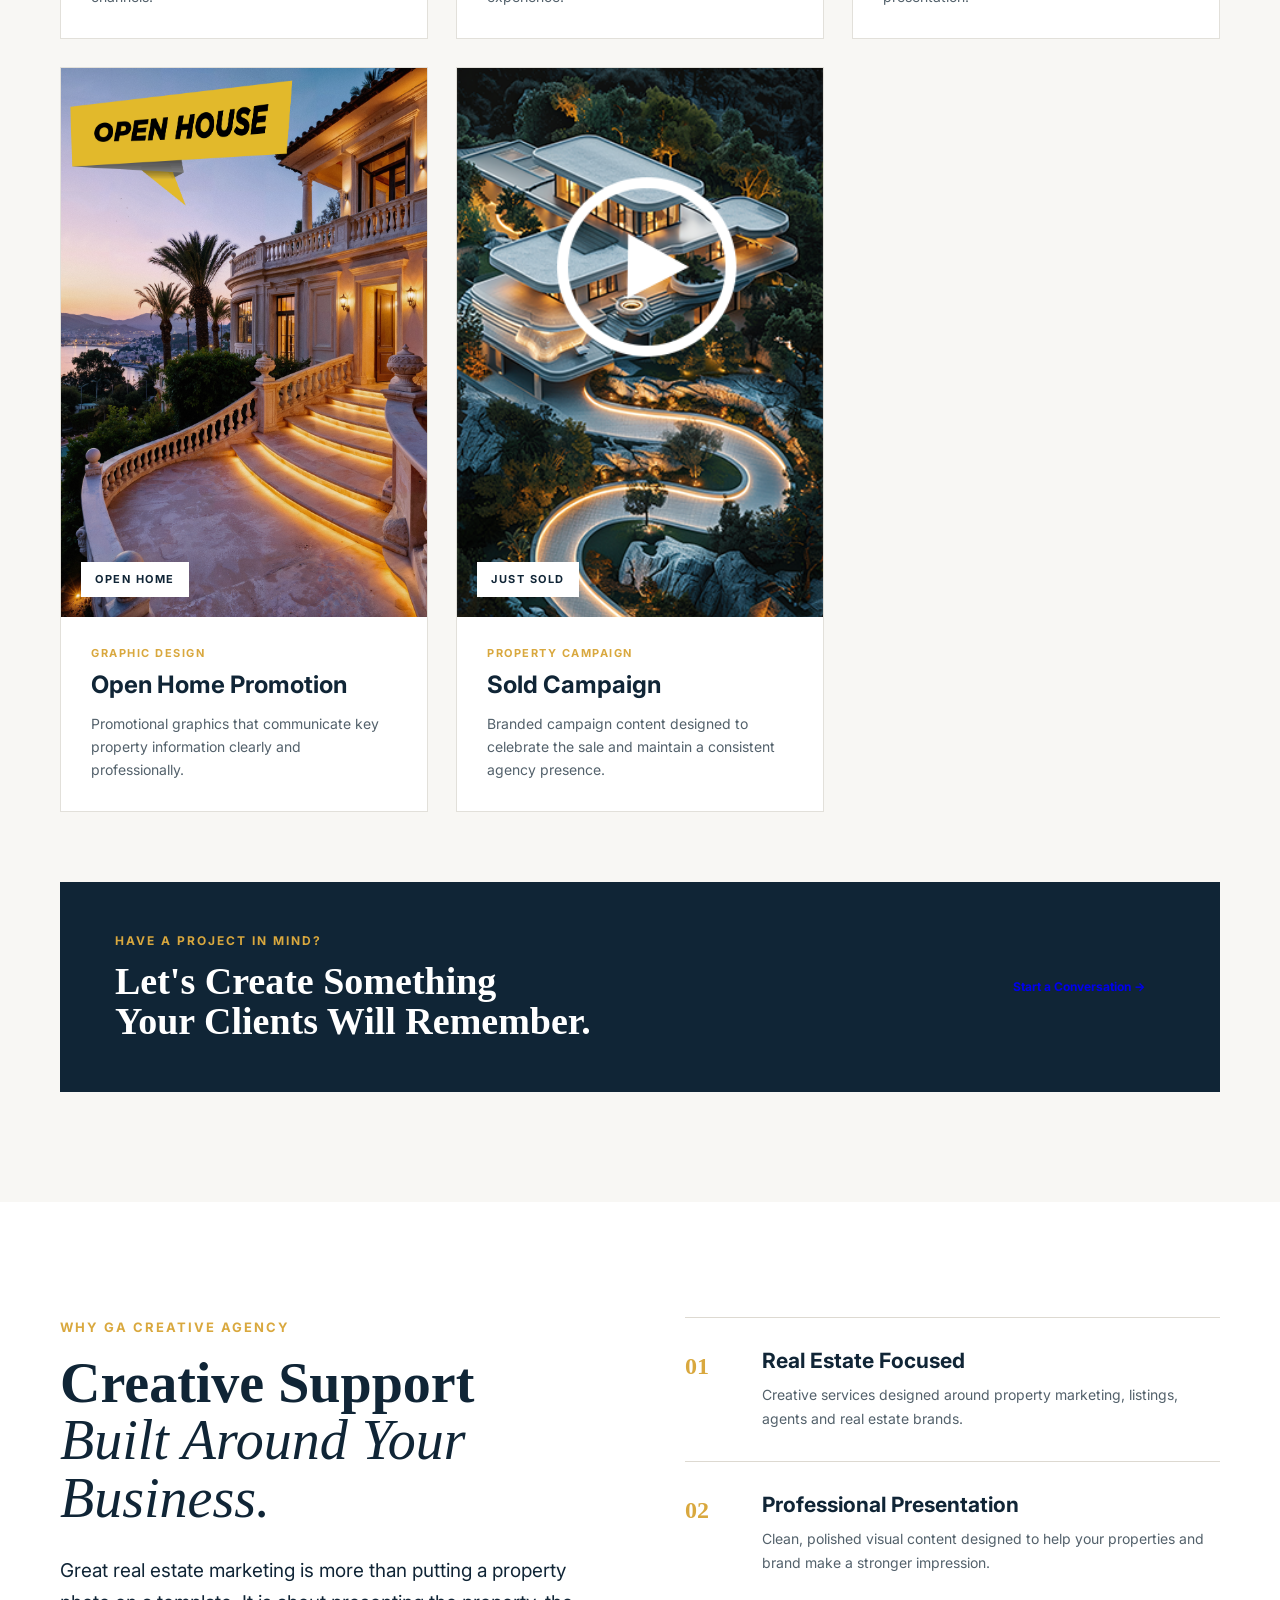
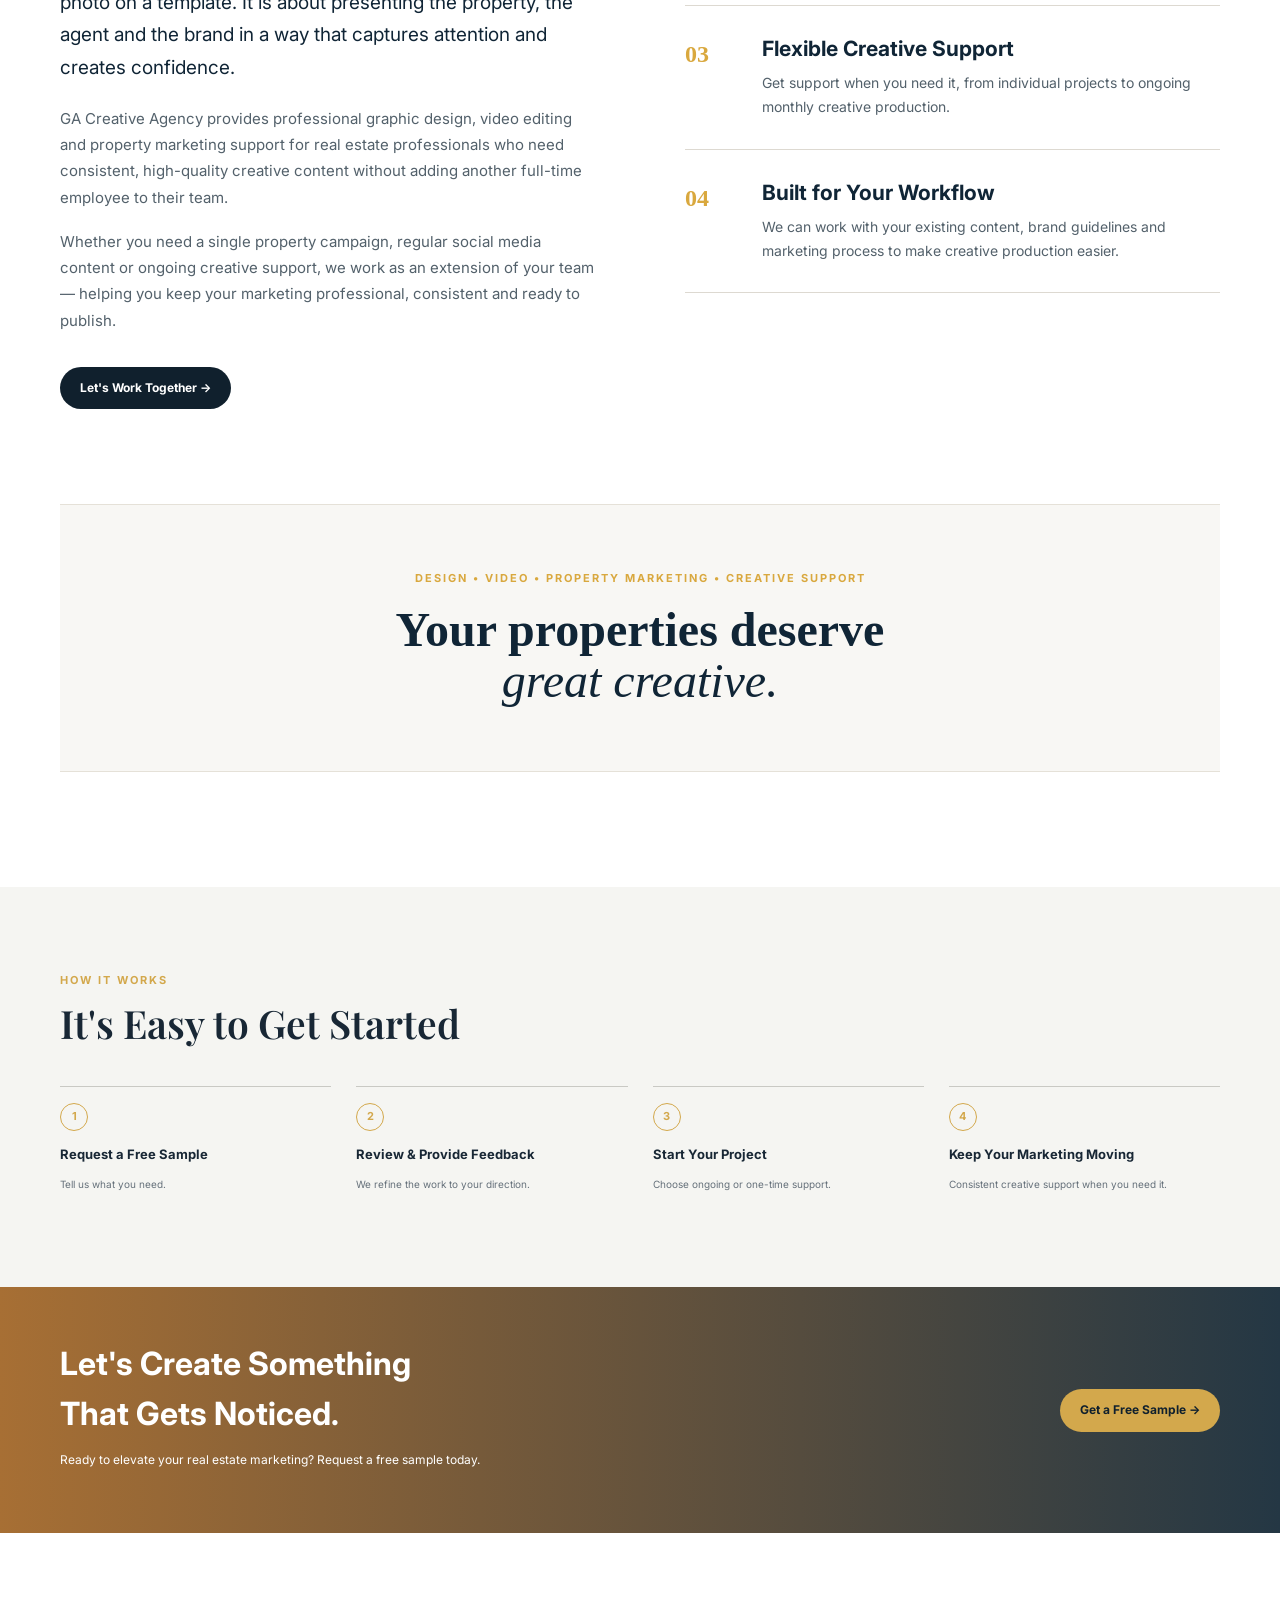
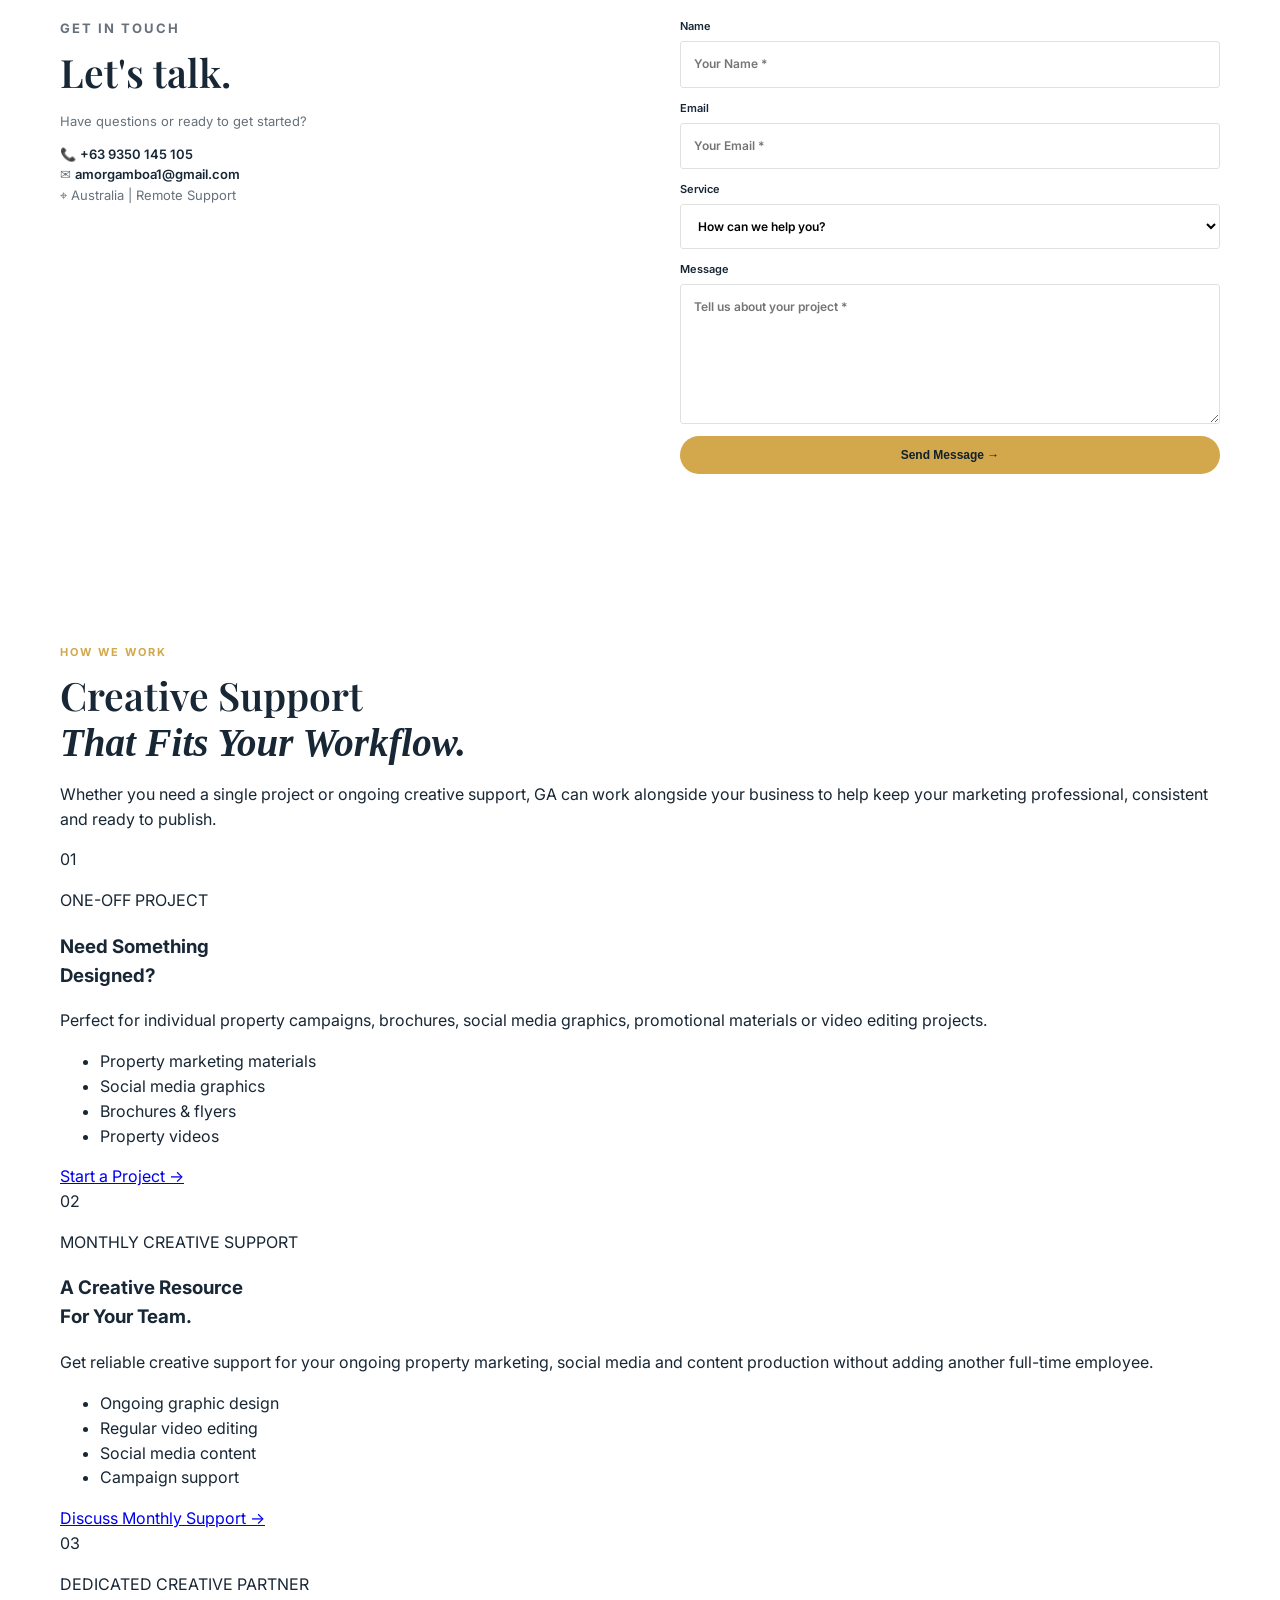
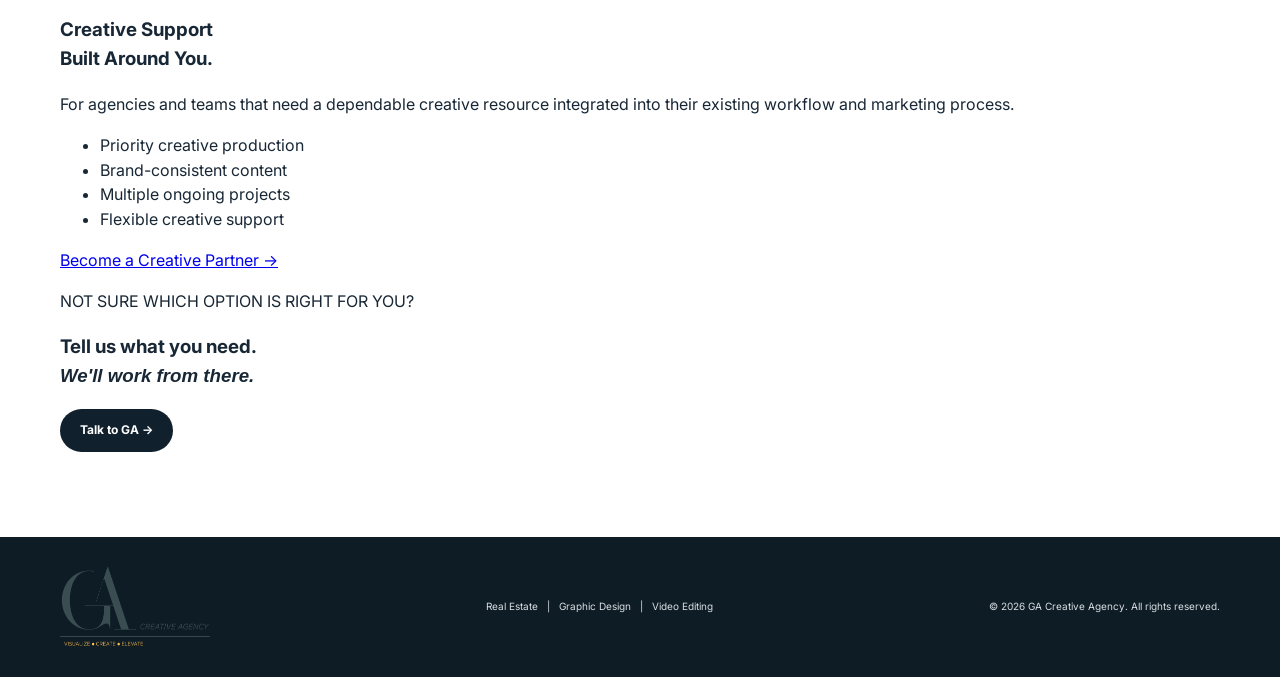
==== commit c7ff6f44: "Update index.html" ====
--- a/index.html
+++ b/index.html
@@ -518,6 +518,149 @@
 </section>
 </main>
 
+  <!-- HOW CLIENTS CAN WORK WITH GA -->
+
+<section id="packages" class="section work-with-ga-section">
+
+  <div class="container">
+
+    <div class="work-with-ga-heading">
+
+      <p class="eyebrow">HOW WE WORK</p>
+
+      <h2>
+        Creative Support<br>
+        <em>That Fits Your Workflow.</em>
+      </h2>
+
+      <p>
+        Whether you need a single project or ongoing creative support,
+        GA can work alongside your business to help keep your marketing
+        professional, consistent and ready to publish.
+      </p>
+
+    </div>
+
+
+    <div class="work-with-ga-grid">
+
+
+      <!-- OPTION 01 -->
+
+      <article class="work-with-ga-card">
+
+        <div class="work-with-ga-number">01</div>
+
+        <p class="work-with-ga-type">ONE-OFF PROJECT</p>
+
+        <h3>Need Something<br>Designed?</h3>
+
+        <p>
+          Perfect for individual property campaigns, brochures,
+          social media graphics, promotional materials or video
+          editing projects.
+        </p>
+
+        <ul>
+          <li>Property marketing materials</li>
+          <li>Social media graphics</li>
+          <li>Brochures & flyers</li>
+          <li>Property videos</li>
+        </ul>
+
+        <a href="#contact" class="work-with-ga-link">
+          Start a Project →
+        </a>
+
+      </article>
+
+
+      <!-- OPTION 02 -->
+
+      <article class="work-with-ga-card work-with-ga-featured">
+
+        <div class="work-with-ga-number">02</div>
+
+        <p class="work-with-ga-type">MONTHLY CREATIVE SUPPORT</p>
+
+        <h3>A Creative Resource<br>For Your Team.</h3>
+
+        <p>
+          Get reliable creative support for your ongoing property
+          marketing, social media and content production without
+          adding another full-time employee.
+        </p>
+
+        <ul>
+          <li>Ongoing graphic design</li>
+          <li>Regular video editing</li>
+          <li>Social media content</li>
+          <li>Campaign support</li>
+        </ul>
+
+        <a href="#contact" class="work-with-ga-link">
+          Discuss Monthly Support →
+        </a>
+
+      </article>
+
+
+      <!-- OPTION 03 -->
+
+      <article class="work-with-ga-card">
+
+        <div class="work-with-ga-number">03</div>
+
+        <p class="work-with-ga-type">DEDICATED CREATIVE PARTNER</p>
+
+        <h3>Creative Support<br>Built Around You.</h3>
+
+        <p>
+          For agencies and teams that need a dependable creative
+          resource integrated into their existing workflow and
+          marketing process.
+        </p>
+
+        <ul>
+          <li>Priority creative production</li>
+          <li>Brand-consistent content</li>
+          <li>Multiple ongoing projects</li>
+          <li>Flexible creative support</li>
+        </ul>
+
+        <a href="#contact" class="work-with-ga-link">
+          Become a Creative Partner →
+        </a>
+
+      </article>
+
+
+    </div>
+
+
+    <div class="work-with-ga-bottom">
+
+      <p>
+        NOT SURE WHICH OPTION IS RIGHT FOR YOU?
+      </p>
+
+      <h3>
+        Tell us what you need.<br>
+        <em>We'll work from there.</em>
+      </h3>
+
+      <a href="#contact" class="btn dark">
+        Talk to GA →
+      </a>
+
+    </div>
+
+  </div>
+
+</section>
+
+<!-- END HOW CLIENTS CAN WORK WITH GA -->
+
 <footer>
   <div class="container footer">
     <img src="GA LOGO.png" alt="GA Creative Agency">
--- a/style.css
+++ b/style.css
@@ -707,3 +707,401 @@
 .hero-content h2 {
   color: #ffffff !important;
 }
+
+/* =========================================
+   ABOUT / WHY GA SECTION
+   ========================================= */
+
+/* =========================================
+   ABOUT STATEMENT
+   ========================================= */
+
+.about-statement {
+  margin-top: 70px;
+  padding: 55px 40px;
+  background: #f8f7f4;
+  text-align: center;
+  border-top: 1px solid #e5e1d8;
+  border-bottom: 1px solid #e5e1d8;
+}
+
+.about-statement p {
+  color: #d9a83e;
+  font-size: 11px;
+  font-weight: 700;
+  letter-spacing: 2px;
+  margin: 0 0 16px;
+}
+
+.about-statement h3 {
+  color: #102536;
+  font-family: "Cormorant Garamond", serif;
+  font-size: 46px;
+  line-height: 1.05;
+  font-weight: 600;
+  margin: 0;
+}
+
+.about-statement h3 em {
+  font-weight: 500;
+}
+
+
+/* MAIN GRID */
+
+.about-grid {
+  display: grid;
+  grid-template-columns: 1fr 1fr;
+  gap: 90px;
+  align-items: start;
+}
+
+
+/* LEFT CONTENT */
+
+.about-content {
+  max-width: 650px;
+}
+
+.about-content .eyebrow {
+  color: #d9a83e;
+  font-size: 13px;
+  font-weight: 700;
+  letter-spacing: 2px;
+  text-transform: uppercase;
+  margin: 0 0 18px;
+}
+
+.about-content h2 {
+  color: #102536;
+  font-family: "Cormorant Garamond", serif;
+  font-size: 56px;
+  line-height: 1.02;
+  font-weight: 600;
+  margin: 0 0 28px;
+}
+
+.about-content h2 em {
+  font-weight: 500;
+}
+
+.about-lead {
+  color: #102536;
+  font-size: 19px;
+  line-height: 1.7;
+  margin: 0 0 22px;
+}
+
+.about-content > p:not(.eyebrow):not(.about-lead) {
+  color: #53616b;
+  font-size: 15px;
+  line-height: 1.75;
+  margin: 0 0 18px;
+}
+
+.about-content .btn {
+  margin-top: 15px;
+}
+
+
+/* =========================================
+   WHY GA FEATURES
+   ========================================= */
+
+.about-features {
+  border-top: 1px solid #ddd9d1;
+}
+
+.about-feature {
+  display: grid;
+  grid-template-columns: 55px 1fr;
+  gap: 22px;
+  padding: 30px 0;
+  border-bottom: 1px solid #ddd9d1;
+}
+
+.about-feature-number {
+  color: #d9a83e;
+  font-family: "Cormorant Garamond", serif;
+  font-size: 24px;
+  font-weight: 600;
+}
+
+.about-feature h3 {
+  color: #102536;
+  font-size: 21px;
+  line-height: 1.2;
+  margin: 0 0 10px;
+}
+
+.about-feature p {
+  color: #53616b;
+  font-size: 14px;
+  line-height: 1.7;
+  margin: 0;
+  max-width: 480px;
+}
+
+
+/* =========================================
+   BOTTOM STATEMENT
+   ========================================= */
+
+.about-statement {
+  margin-top: 95px;
+  padding: 65px 70px;
+  background: #f8f7f4;
+  text-align: center;
+}
+
+.about-statement p {
+  color: #d9a83e;
+  font-size: 11px;
+  font-weight: 700;
+  letter-spacing: 2px;
+  margin: 0 0 18px;
+}
+
+.about-statement h3 {
+  color: #102536;
+  font-family: "Cormorant Garamond", serif;
+  font-size: 48px;
+  line-height: 1.05;
+  font-weight: 600;
+  margin: 0;
+}
+
+.about-statement h3 em {
+  font-weight: 500;
+}
+
+
+/* =========================================
+   TABLET
+   ========================================= */
+
+@media (max-width: 900px) {
+
+  .about-grid {
+    grid-template-columns: 1fr;
+    gap: 65px;
+  }
+
+  .about-content h2 {
+    font-size: 48px;
+  }
+
+}
+
+
+/* =========================================
+   MOBILE
+   ========================================= */
+
+@media (max-width: 600px) {
+
+  .about-section {
+    padding: 75px 20px;
+  }
+
+  .about-content h2 {
+    font-size: 42px;
+  }
+
+  .about-lead {
+    font-size: 17px;
+  }
+
+  .about-feature {
+    grid-template-columns: 45px 1fr;
+    gap: 15px;
+    padding: 25px 0;
+  }
+
+  .about-feature h3 {
+    font-size: 19px;
+  }
+
+  .about-statement {
+    margin-top: 65px;
+    padding: 45px 25px;
+  }
+
+  .about-statement h3 {
+    font-size: 36px;
+  }
+
+}
+/* =========================================
+   GA ABOUT SECTION - LAYOUT FIX
+   ========================================= */
+
+.about-section {
+  background: #ffffff;
+  padding: 115px 0;
+}
+
+.about-grid {
+  display: grid !important;
+  grid-template-columns: minmax(0, 1fr) minmax(0, 1fr) !important;
+  gap: 90px !important;
+  align-items: start !important;
+}
+
+.about-content {
+  max-width: 650px;
+}
+
+.about-content .eyebrow {
+  color: #d9a83e;
+  font-size: 13px;
+  font-weight: 700;
+  letter-spacing: 2px;
+  text-transform: uppercase;
+  margin: 0 0 18px;
+}
+
+.about-content h2 {
+  color: #102536;
+  font-family: "Cormorant Garamond", serif;
+  font-size: 56px;
+  line-height: 1.02;
+  font-weight: 600;
+  margin: 0 0 28px;
+}
+
+.about-content h2 em {
+  font-weight: 500;
+}
+
+.about-lead {
+  color: #102536;
+  font-size: 19px;
+  line-height: 1.7;
+  margin: 0 0 22px;
+}
+
+.about-content > p:not(.eyebrow):not(.about-lead) {
+  color: #53616b;
+  font-size: 15px;
+  line-height: 1.75;
+  margin: 0 0 18px;
+}
+
+.about-content .btn {
+  margin-top: 15px;
+}
+
+
+/* RIGHT SIDE */
+
+.about-features {
+  display: block !important;
+  border-top: 1px solid #ddd9d1;
+}
+
+.about-feature {
+  display: grid !important;
+  grid-template-columns: 55px 1fr !important;
+  gap: 22px !important;
+  padding: 30px 0 !important;
+  border-bottom: 1px solid #ddd9d1;
+}
+
+.about-feature-number {
+  color: #d9a83e;
+  font-family: "Cormorant Garamond", serif;
+  font-size: 24px;
+  font-weight: 600;
+}
+
+.about-feature h3 {
+  color: #102536;
+  font-size: 21px;
+  line-height: 1.2;
+  margin: 0 0 10px;
+}
+
+.about-feature p {
+  color: #53616b;
+  font-size: 14px;
+  line-height: 1.7;
+  margin: 0;
+}
+
+
+/* BOTTOM STATEMENT */
+
+.about-statement {
+  margin-top: 95px;
+  padding: 65px 70px;
+  background: #f8f7f4;
+  text-align: center;
+}
+
+.about-statement p {
+  color: #d9a83e;
+  font-size: 11px;
+  font-weight: 700;
+  letter-spacing: 2px;
+  margin: 0 0 18px;
+}
+
+.about-statement h3 {
+  color: #102536;
+  font-family: "Cormorant Garamond", serif;
+  font-size: 48px;
+  line-height: 1.05;
+  font-weight: 600;
+  margin: 0;
+}
+
+.about-statement h3 em {
+  font-weight: 500;
+}
+
+
+/* TABLET */
+
+@media (max-width: 900px) {
+
+  .about-grid {
+    grid-template-columns: 1fr !important;
+    gap: 65px !important;
+  }
+
+}
+
+
+/* MOBILE */
+
+@media (max-width: 600px) {
+
+  .about-section {
+    padding: 75px 20px;
+  }
+
+  .about-content h2 {
+    font-size: 42px;
+  }
+
+  .about-lead {
+    font-size: 17px;
+  }
+
+  .about-feature {
+    grid-template-columns: 45px 1fr !important;
+    gap: 15px !important;
+    padding: 25px 0 !important;
+  }
+
+  .about-statement {
+    margin-top: 65px;
+    padding: 45px 25px;
+  }
+
+  .about-statement h3 {
+    font-size: 36px;
+  }
+
+}
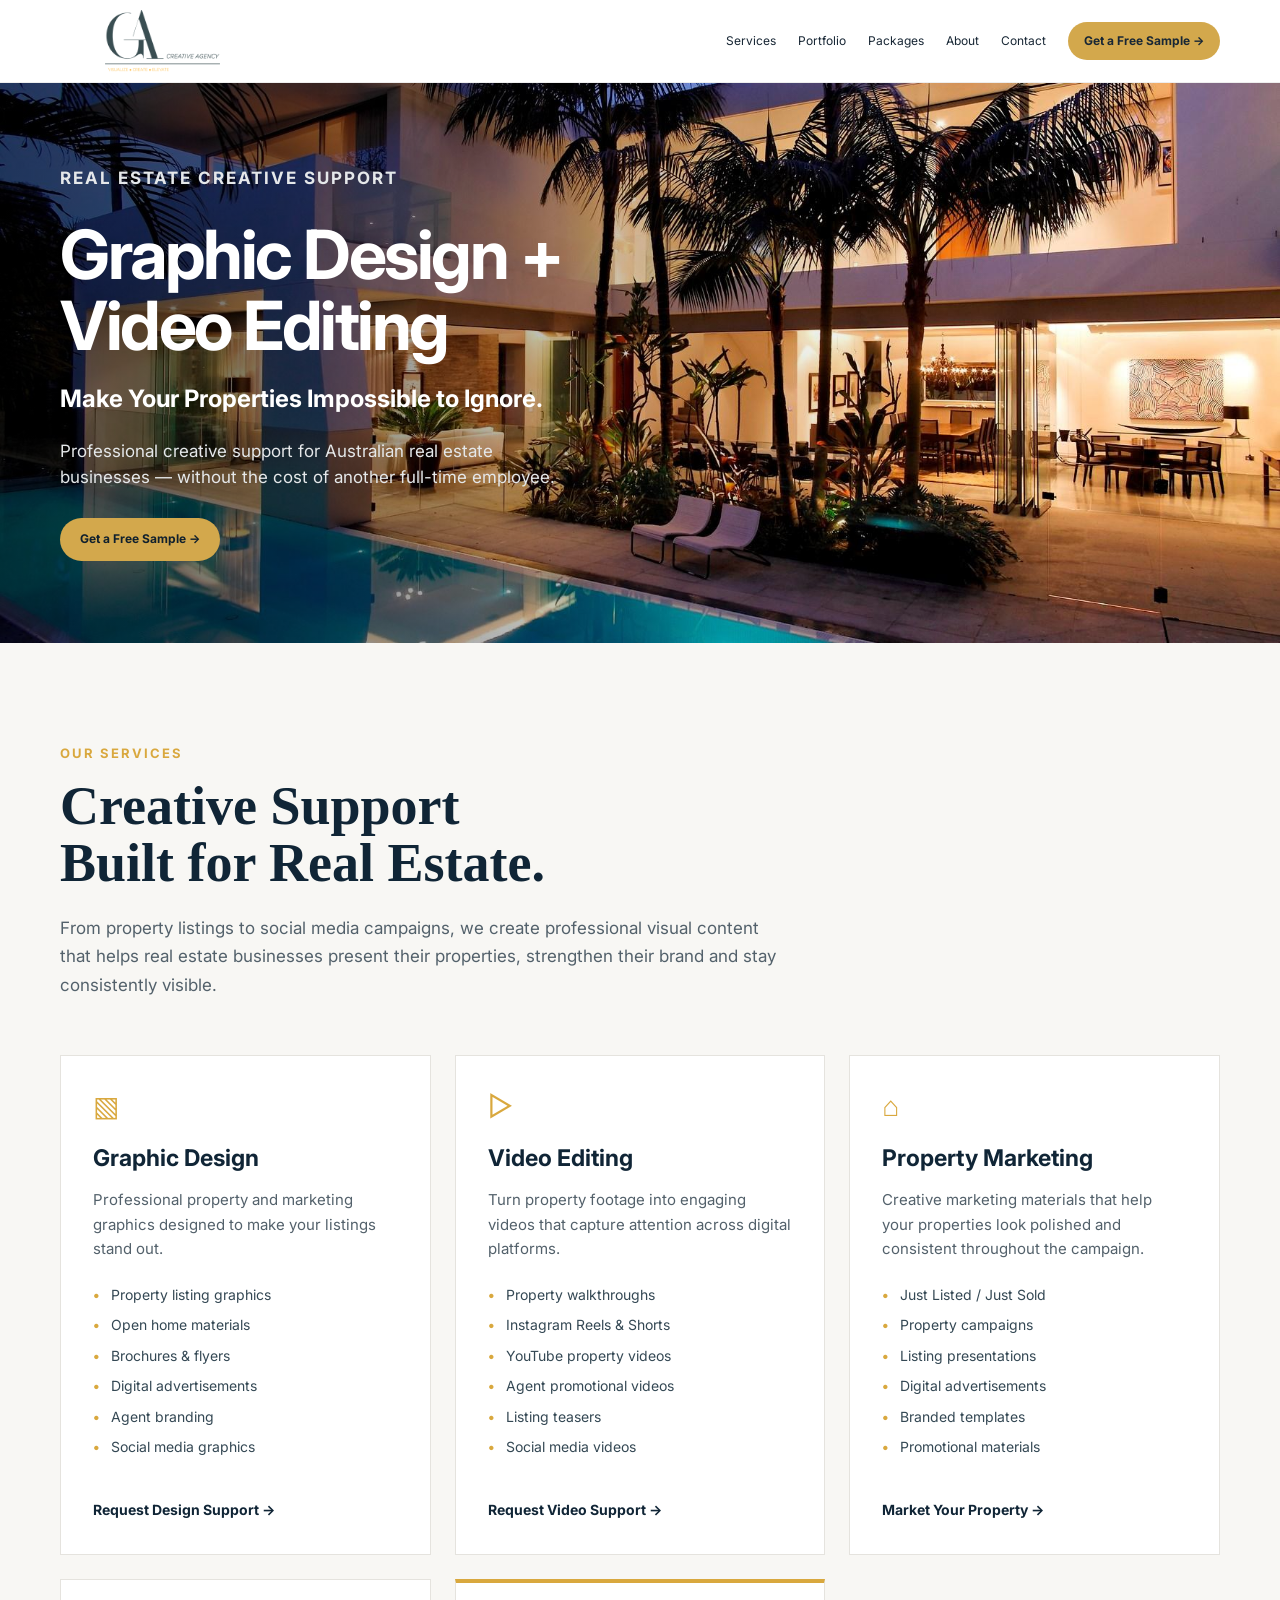
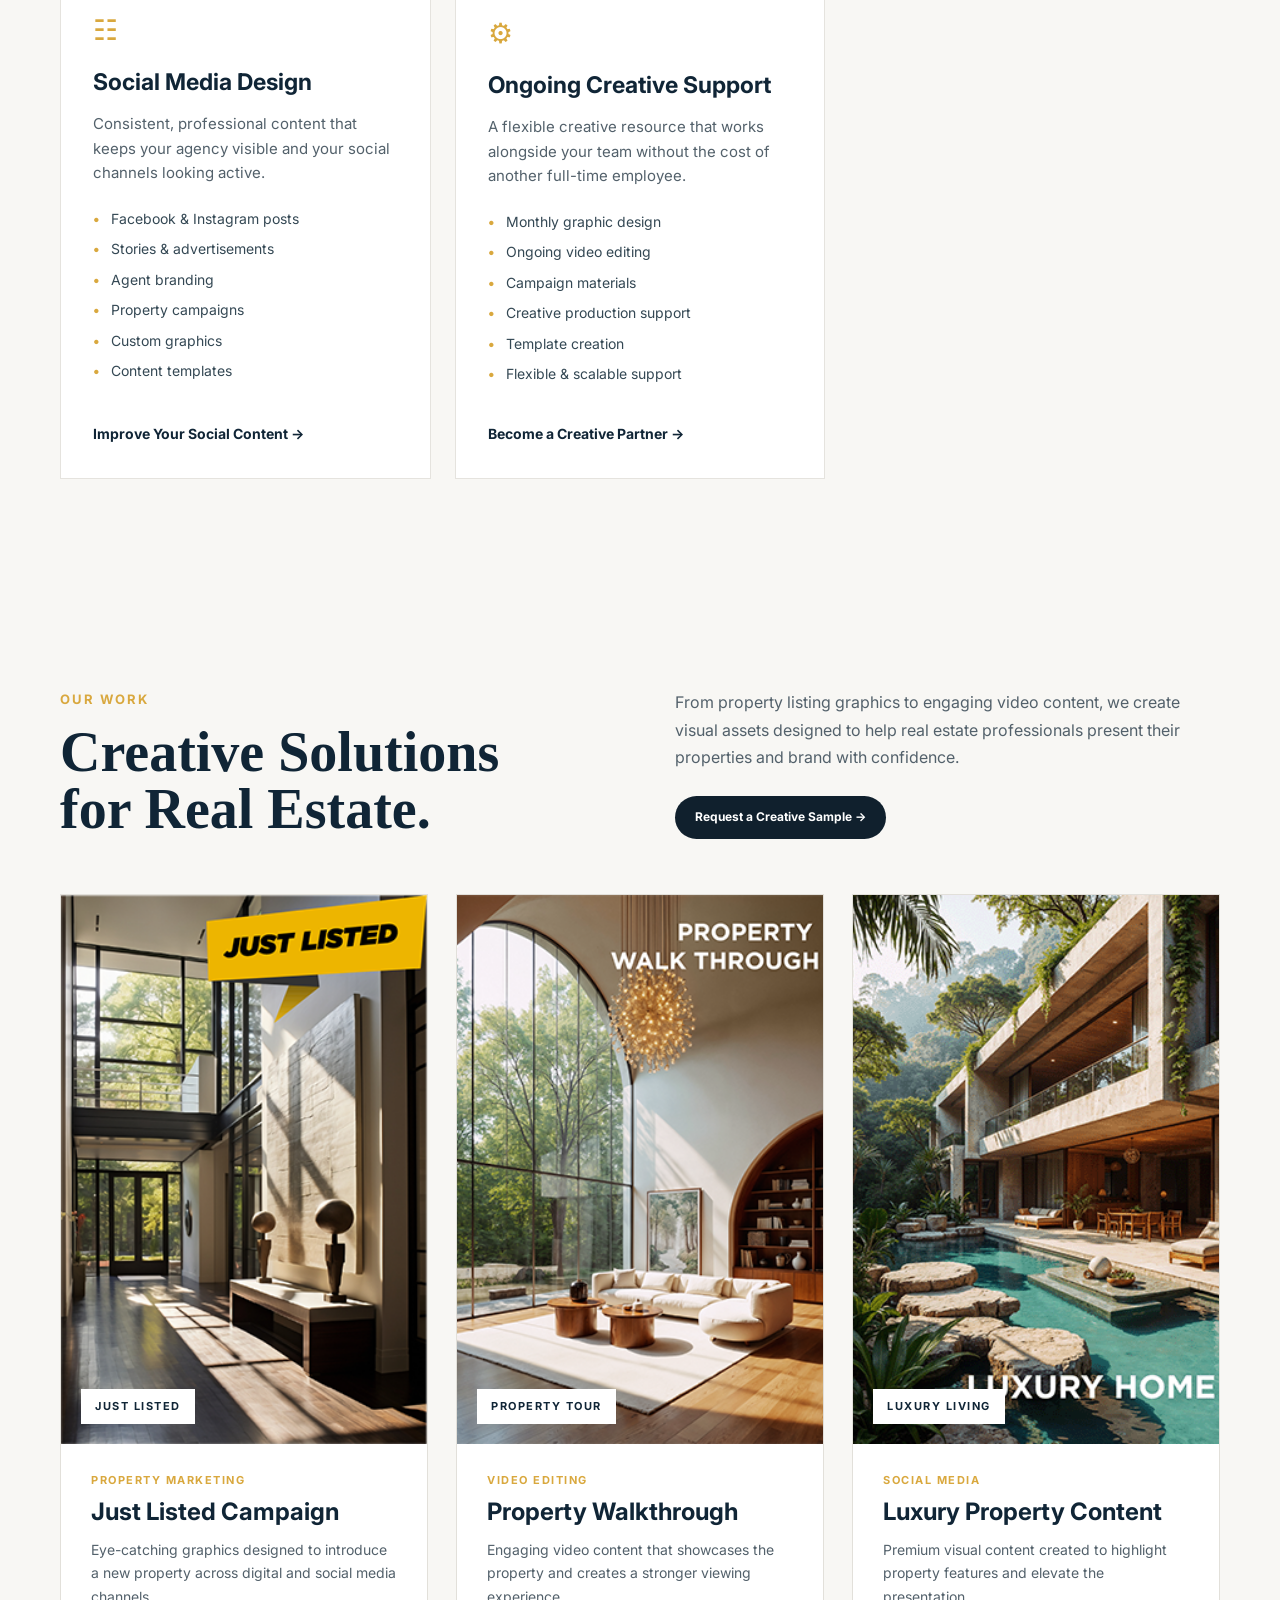
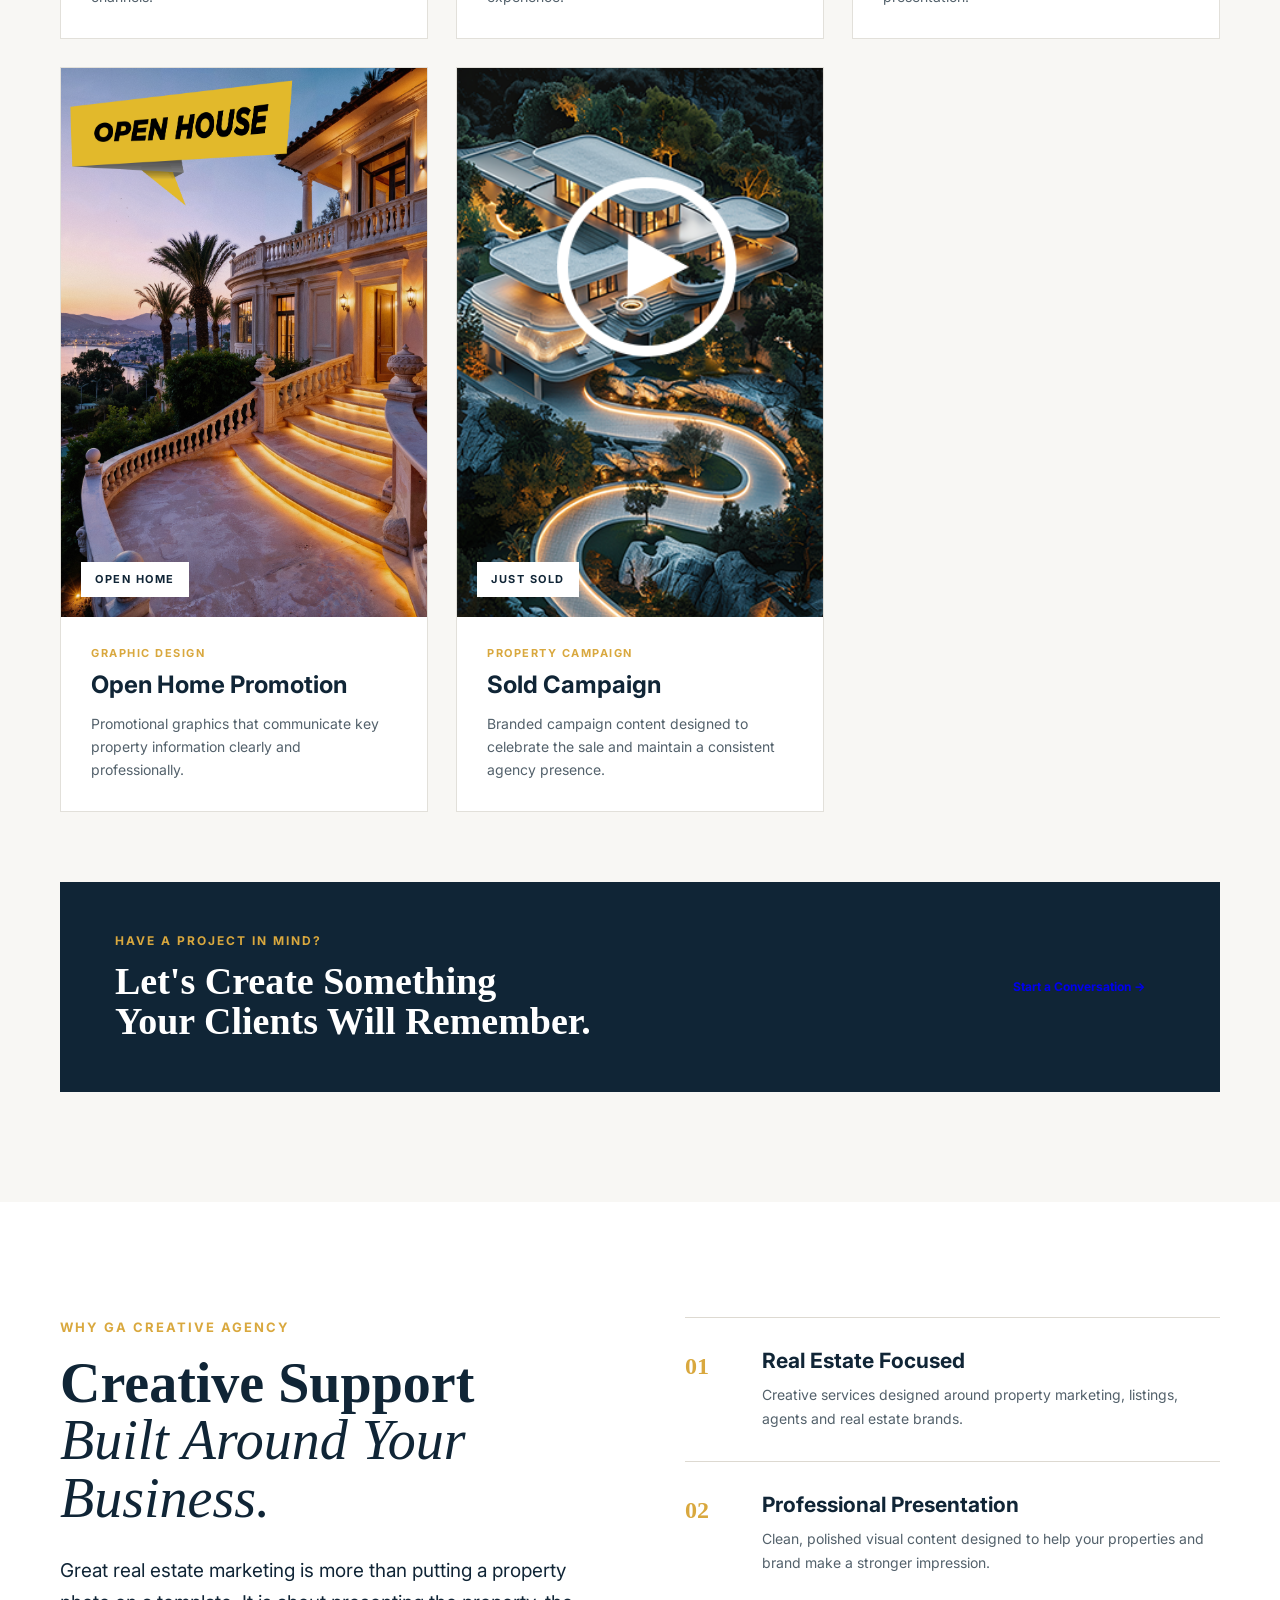
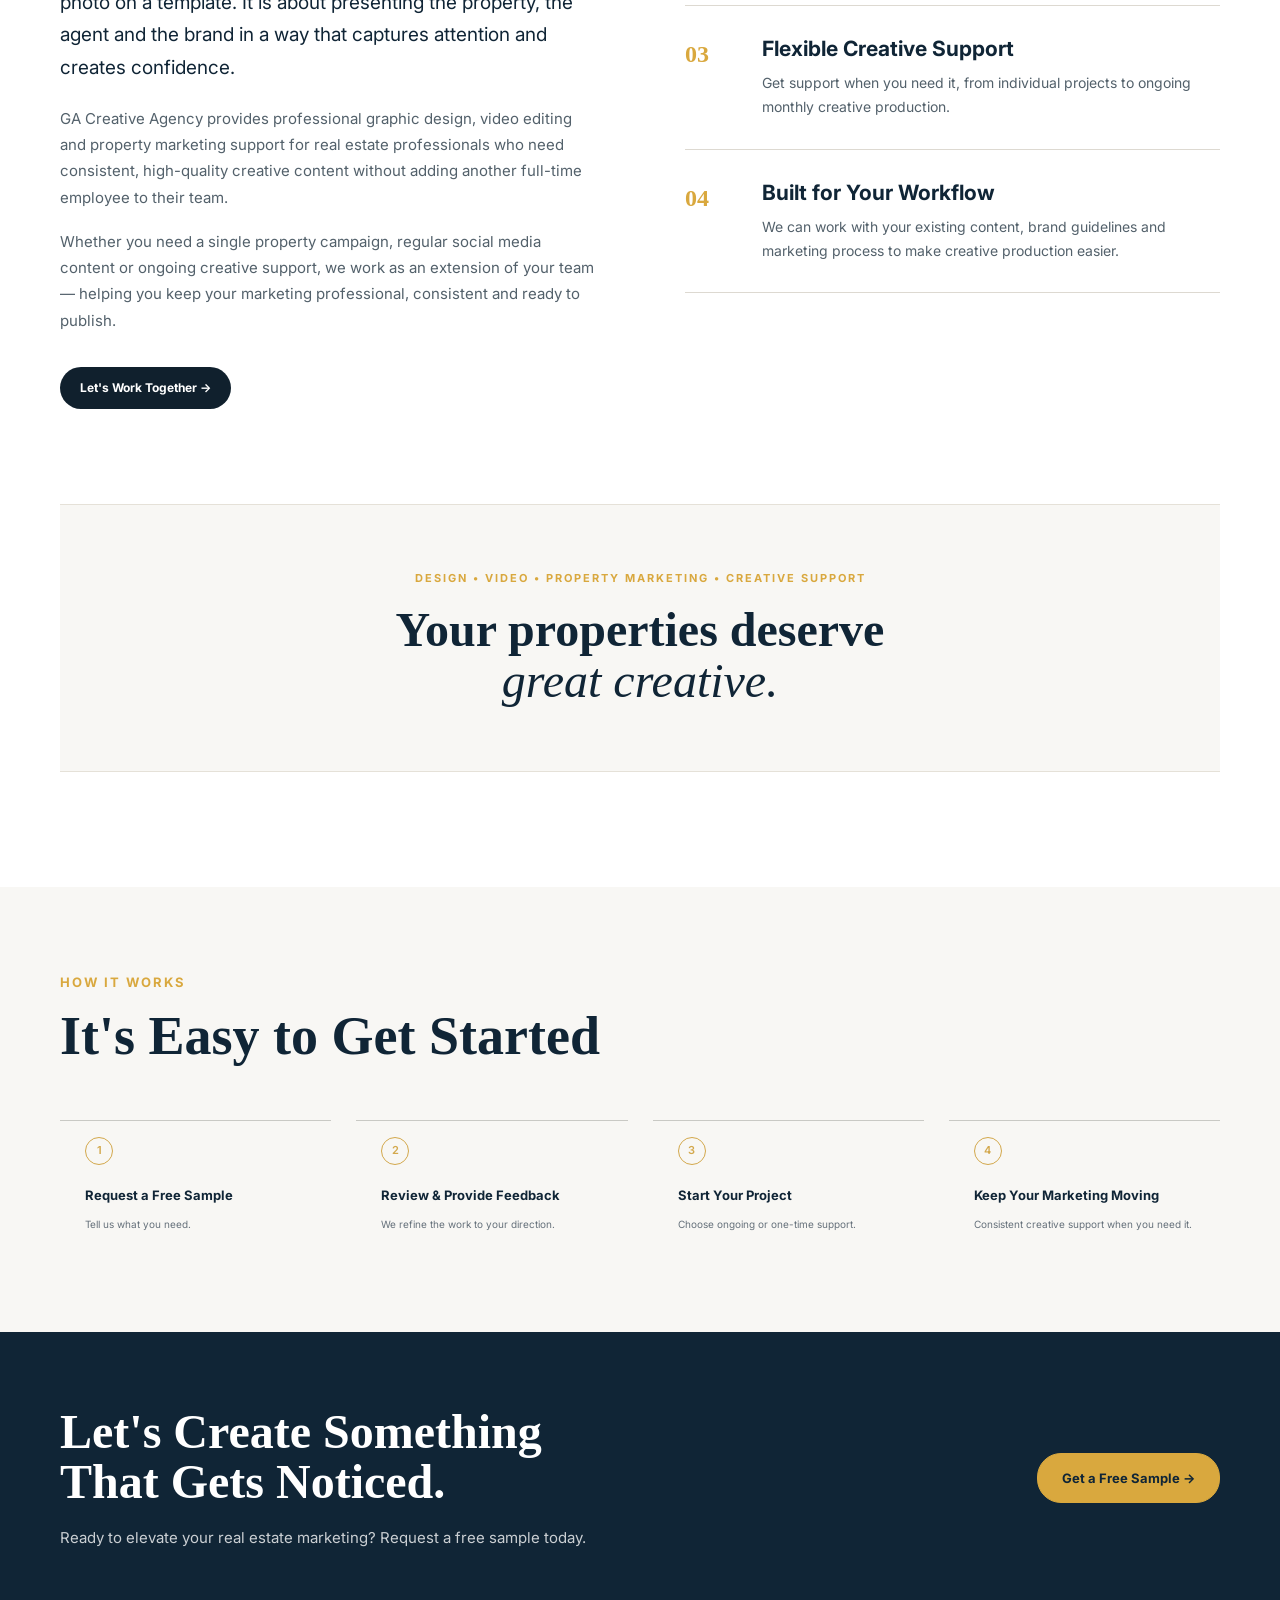
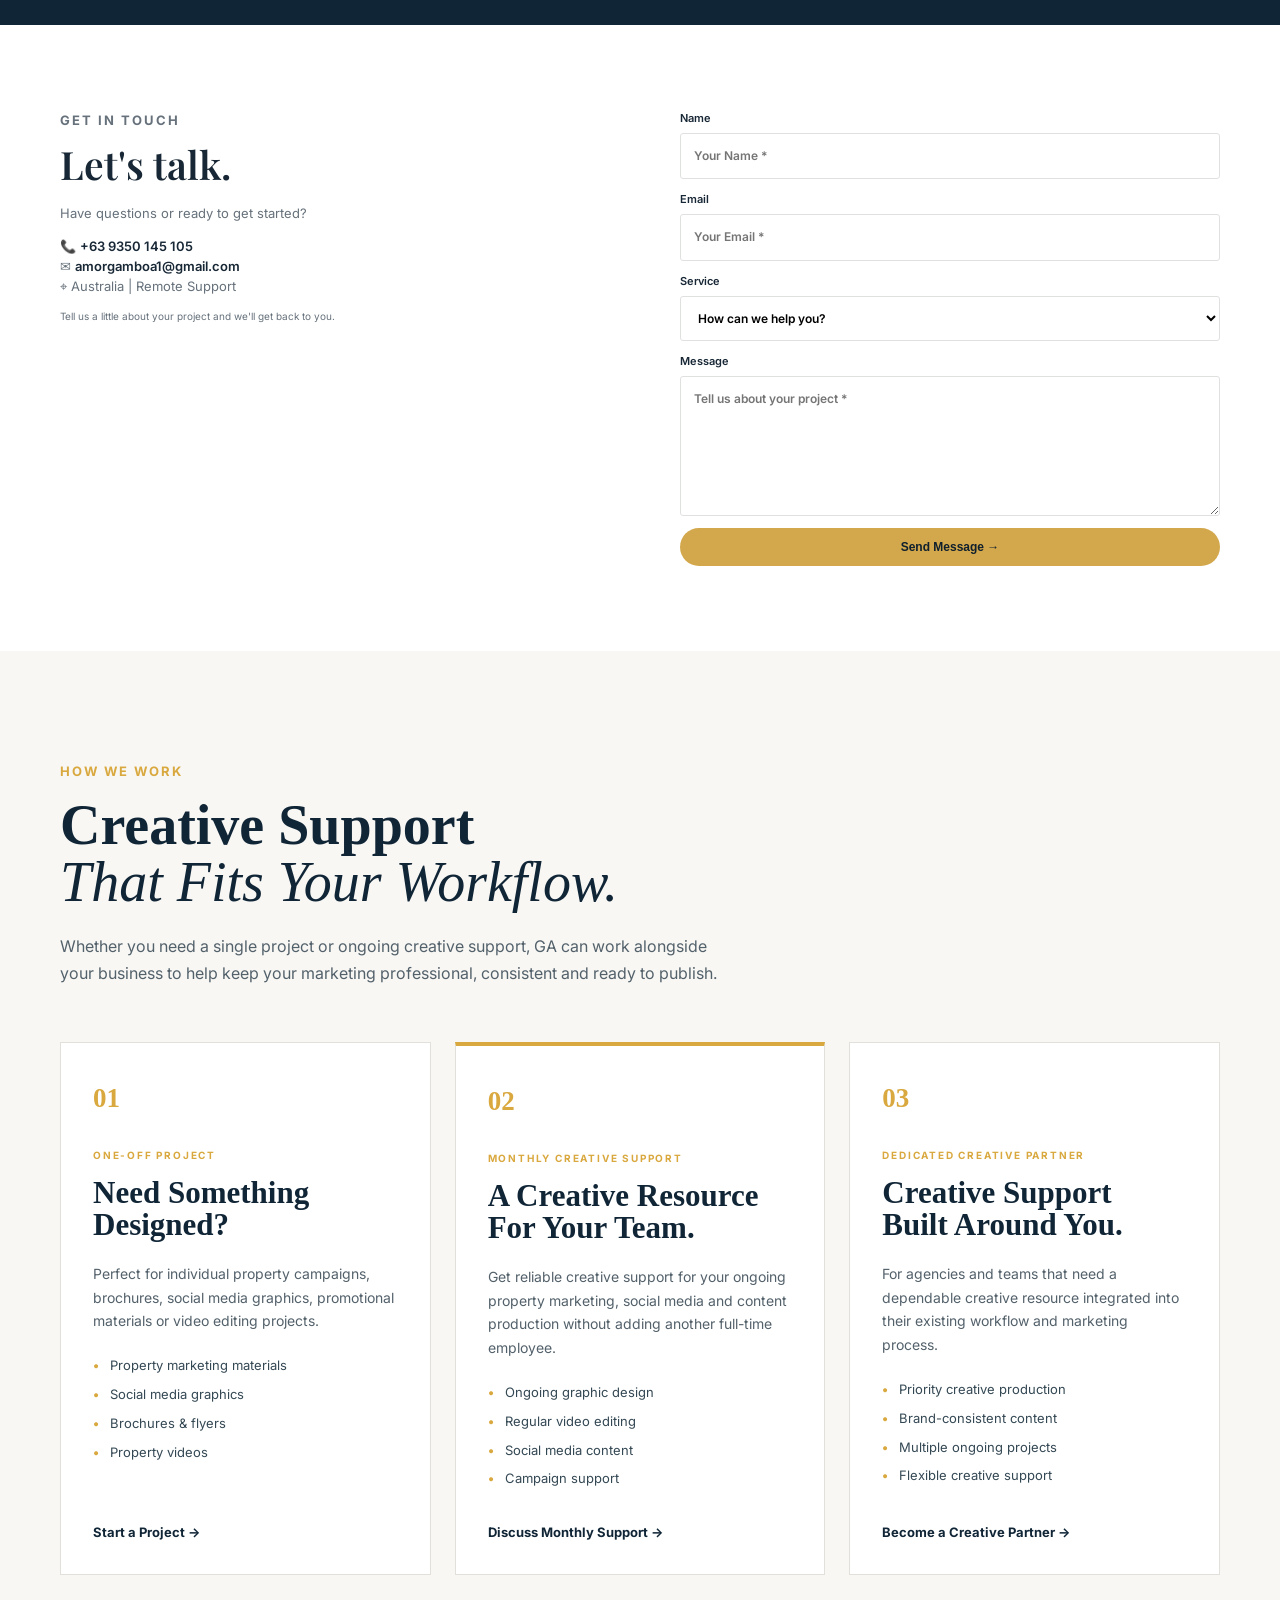
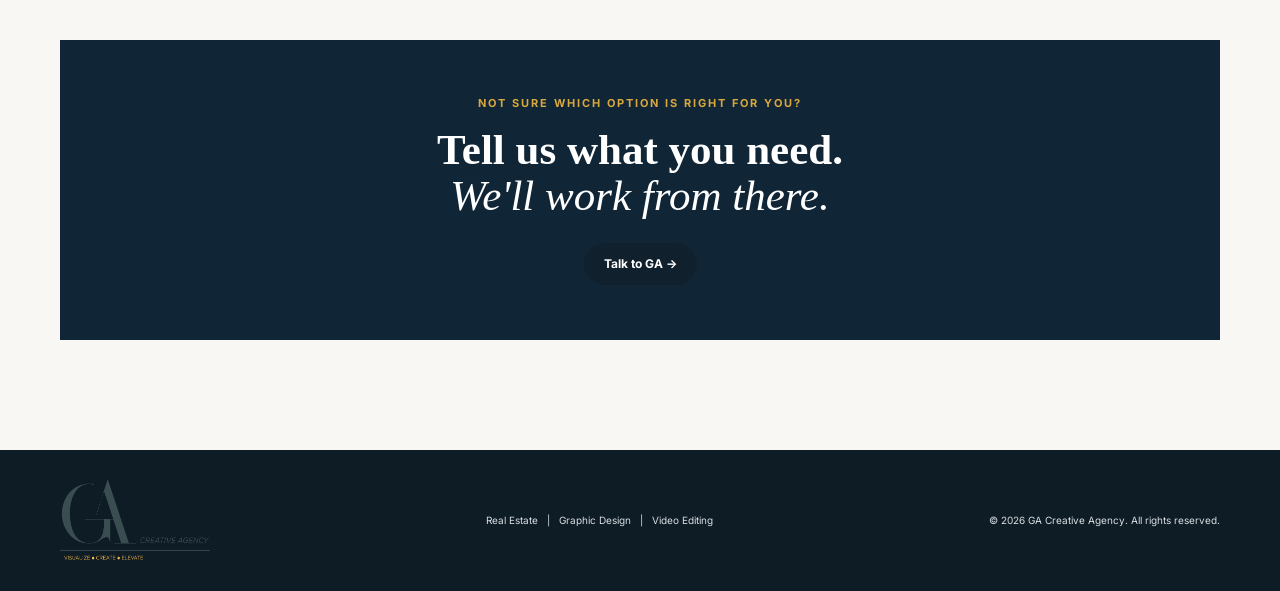
==== commit e76efd09: "Update index.html" ====
--- a/index.html
+++ b/index.html
@@ -498,22 +498,91 @@
 
 <section id="contact" class="section contact">
   <div class="container contact-grid">
+
     <div>
       <p class="eyebrow">GET IN TOUCH</p>
+
       <h2>Let's talk.</h2>
+
       <p>Have questions or ready to get started?</p>
+
       <div class="contact-details">
-        <p>📞 <span>+63 9350 145 105</span><br>✉ <span>amorgamboa1@gmail.com</span><br>⌖ Australia | Remote Support</p>
+        <p>
+          📞 <span>+63 9350 145 105</span><br>
+          ✉ <span>amorgamboa1@gmail.com</span><br>
+          ⌖ Australia | Remote Support
+        </p>
       </div>
-      <p class="small-note"></p>
-    </div>
-    <form action="mailto:YOUR-EMAIL-HERE" method="post" enctype="text/plain">
-      <label>Name<input name="Name" placeholder="Your Name *" required></label>
-      <label>Email<input name="Email" type="email" placeholder="Your Email *" required></label>
-      <label>Service<select name="Service"><option value="">How can we help you?</option><option>Graphic Design</option><option>Video Editing</option><option>Property Marketing</option><option>Social Media Design</option><option>Monthly Creative Support</option></select></label>
-      <label>Message<textarea name="Message" rows="6" placeholder="Tell us about your project *" required></textarea></label>
-      <button class="btn gold" type="submit">Send Message →</button>
+
+      <p class="small-note">
+        Tell us a little about your project and we'll get back to you.
+      </p>
+    </div>
+
+    <form action="https://formsubmit.co/amorgamboa1@gmail.com" method="POST">
+
+      <!-- Form settings -->
+      <input type="hidden" name="_subject" value="New GA Creative Agency Enquiry">
+      <input type="hidden" name="_template" value="table">
+
+      <!-- Spam protection -->
+      <input type="hidden" name="_captcha" value="false">
+
+      <!-- Return visitor to the website after submission -->
+      <input
+        type="hidden"
+        name="_next"
+        value="https://amorgamboa1-creator.github.io/"
+      >
+
+      <label>
+        Name
+        <input
+          type="text"
+          name="name"
+          placeholder="Your Name *"
+          required
+        >
+      </label>
+
+      <label>
+        Email
+        <input
+          type="email"
+          name="email"
+          placeholder="Your Email *"
+          required
+        >
+      </label>
+
+      <label>
+        Service
+        <select name="service">
+          <option value="">How can we help you?</option>
+          <option>Graphic Design</option>
+          <option>Video Editing</option>
+          <option>Property Marketing</option>
+          <option>Social Media Design</option>
+          <option>Monthly Creative Support</option>
+        </select>
+      </label>
+
+      <label>
+        Message
+        <textarea
+          name="message"
+          rows="6"
+          placeholder="Tell us about your project *"
+          required
+        ></textarea>
+      </label>
+
+      <button class="btn gold" type="submit">
+        Send Message →
+      </button>
+
     </form>
+
   </div>
 </section>
 </main>
--- a/style.css
+++ b/style.css
@@ -84,16 +84,250 @@
 .reasons b{display:block;font-size:22px;color:var(--gold)}
 .reasons strong{font-size:11px}
 .reasons p{font-size:10px;color:var(--muted)}
-.process{background:#f5f5f2}
+/* =========================================
+   HOW IT WORKS / PROCESS SECTION
+   ========================================= */
+
+.process {
+  background: #f8f7f4;
+  padding: 85px 0 75px;
+}
+
+.process .eyebrow {
+  color: #d9a83e;
+  font-size: 13px;
+  font-weight: 700;
+  letter-spacing: 2px;
+  text-transform: uppercase;
+  margin: 0 0 16px;
+}
+
+.process h2 {
+  color: #102536;
+  font-family: "Cormorant Garamond", serif;
+  font-size: 54px;
+  line-height: 1.05;
+  font-weight: 600;
+  margin: 0 0 55px;
+}
+
+
+/* FOUR STEPS */
+
+.steps {
+  display: grid;
+  grid-template-columns: repeat(4, 1fr);
+  gap: 20px;
+}
+
+.steps > div {
+  position: relative;
+  padding: 28px 25px 25px;
+  border-top: 1px solid #d8d3ca;
+}
+
+
+/* NUMBER */
+
+.steps b {
+  display: flex;
+  align-items: center;
+  justify-content: center;
+
+  width: 23px;
+  height: 23px;
+
+  border: 1px solid #d9a83e;
+  border-radius: 50%;
+
+  color: #d9a83e;
+  font-size: 11px;
+  font-weight: 600;
+
+  margin-bottom: 22px;
+}
+
+
+/* STEP TITLE */
+
+.steps h3 {
+  color: #102536;
+  font-size: 16px;
+  line-height: 1.3;
+  font-weight: 700;
+
+  margin: 0 0 12px;
+}
+
+
+/* STEP DESCRIPTION */
+
+.steps p {
+  color: #53616b;
+  font-size: 13px;
+  line-height: 1.65;
+
+  margin: 0;
+}
+
+
+/* =========================================
+   HOVER DETAIL
+   ========================================= */
+
+.steps > div {
+  transition: transform 0.25s ease;
+}
+
+.steps > div:hover {
+  transform: translateY(-4px);
+}
+
+
+/* =========================================
+   TABLET
+   ========================================= */
+
+@media (max-width: 900px) {
+
+  .process {
+    padding: 85px 0;
+  }
+
+  .steps {
+    grid-template-columns: repeat(2, 1fr);
+    row-gap: 30px;
+  }
+
+}
+
+
+/* =========================================
+   MOBILE
+   ========================================= */
+
+@media (max-width: 600px) {
+
+  .process {
+    padding: 70px 20px;
+  }
+
+  .process h2 {
+    font-size: 43px;
+    margin-bottom: 40px;
+  }
+
+  .steps {
+    grid-template-columns: 1fr;
+    gap: 0;
+  }
+
+  .steps > div {
+    padding: 25px 0;
+  }
+
+}
 .steps{display:grid;grid-template-columns:repeat(4,1fr);gap:25px;margin-top:40px}
 .steps>div{border-top:1px solid #c9c9c4;padding-top:15px}
 .steps b{display:inline-grid;place-items:center;border:1px solid var(--gold);border-radius:50%;width:28px;height:28px;color:var(--gold);font-size:11px}
 .steps h3{font-size:13px}
 .steps p{font-size:10px;color:var(--muted)}
-.cta{background:linear-gradient(90deg,#a76f34,#243744);color:#fff;padding:52px 0}
-.cta-row{display:flex;align-items:center;justify-content:space-between;gap:30px}
-.cta h2{font-size:32px;margin:0 0 8px}
-.cta p{font-size:12px}
+/* =========================================
+   CTA BANNER
+   ========================================= */
+
+.cta {
+  background: #102536;
+  padding: 75px 0;
+}
+
+.cta-row {
+  display: flex;
+  align-items: center;
+  justify-content: space-between;
+  gap: 50px;
+}
+
+.cta h2 {
+  color: #ffffff;
+  font-family: "Cormorant Garamond", serif;
+  font-size: 48px;
+  line-height: 1.05;
+  font-weight: 600;
+  margin: 0 0 18px;
+}
+
+.cta p {
+  color: rgba(255, 255, 255, 0.78);
+  font-size: 15px;
+  line-height: 1.6;
+  margin: 0;
+}
+
+.cta .btn.gold {
+  flex-shrink: 0;
+  background: #d9a83e;
+  color: #102536;
+  border: 1px solid #d9a83e;
+  padding: 14px 24px;
+  font-size: 13px;
+  font-weight: 700;
+  text-decoration: none;
+  transition: all 0.25s ease;
+}
+
+.cta .btn.gold:hover {
+  background: #ffffff;
+  border-color: #ffffff;
+}
+
+
+/* =========================================
+   CTA — TABLET
+   ========================================= */
+
+@media (max-width: 900px) {
+
+  .cta {
+    padding: 65px 0;
+  }
+
+  .cta-row {
+    gap: 35px;
+  }
+
+  .cta h2 {
+    font-size: 43px;
+  }
+
+}
+
+
+/* =========================================
+   CTA — MOBILE
+   ========================================= */
+
+@media (max-width: 600px) {
+
+  .cta {
+    padding: 60px 20px;
+  }
+
+  .cta-row {
+    flex-direction: column;
+    align-items: flex-start;
+    gap: 30px;
+  }
+
+  .cta h2 {
+    font-size: 39px;
+  }
+
+  .cta p {
+    font-size: 14px;
+  }
+
+}
 .contact-grid{display:grid;grid-template-columns:1fr 1fr;gap:80px}
 .contact p{color:var(--muted);font-size:13px}
 .contact-details span{color:var(--ink);font-weight:600}
@@ -1105,3 +1339,269 @@
   }
 
 }
+
+/* =========================================
+   HOW CLIENTS CAN WORK WITH GA
+   ========================================= */
+
+.work-with-ga-section {
+  background: #f8f7f4;
+  padding: 110px 0;
+}
+
+
+/* HEADING */
+
+.work-with-ga-heading {
+  max-width: 760px;
+  margin-bottom: 55px;
+}
+
+.work-with-ga-heading .eyebrow {
+  color: #d9a83e;
+  font-size: 13px;
+  font-weight: 700;
+  letter-spacing: 2px;
+  text-transform: uppercase;
+  margin: 0 0 16px;
+}
+
+.work-with-ga-heading h2 {
+  color: #102536;
+  font-family: "Cormorant Garamond", serif;
+  font-size: 56px;
+  line-height: 1.02;
+  font-weight: 600;
+  margin: 0 0 22px;
+}
+
+.work-with-ga-heading h2 em {
+  font-weight: 500;
+}
+
+.work-with-ga-heading > p:last-child {
+  color: #53616b;
+  font-size: 16px;
+  line-height: 1.7;
+  max-width: 680px;
+  margin: 0;
+}
+
+
+/* CARDS */
+
+.work-with-ga-grid {
+  display: grid;
+  grid-template-columns: repeat(3, 1fr);
+  gap: 24px;
+}
+
+.work-with-ga-card {
+  background: #ffffff;
+  border: 1px solid #e2e0da;
+  padding: 35px 32px 32px;
+
+  display: flex;
+  flex-direction: column;
+
+  min-height: 500px;
+
+  transition:
+    transform 0.25s ease,
+    box-shadow 0.25s ease;
+}
+
+.work-with-ga-card:hover {
+  transform: translateY(-5px);
+  box-shadow: 0 15px 35px rgba(16, 37, 54, 0.10);
+}
+
+
+/* FEATURED CARD */
+
+.work-with-ga-featured {
+  border-top: 4px solid #d9a83e;
+}
+
+
+/* NUMBER */
+
+.work-with-ga-number {
+  color: #d9a83e;
+  font-family: "Cormorant Garamond", serif;
+  font-size: 27px;
+  font-weight: 600;
+  margin-bottom: 28px;
+}
+
+
+/* TYPE */
+
+.work-with-ga-type {
+  color: #d9a83e;
+  font-size: 10px;
+  font-weight: 700;
+  letter-spacing: 1.8px;
+  margin: 0 0 13px;
+}
+
+
+/* TITLE */
+
+.work-with-ga-card h3 {
+  color: #102536;
+  font-family: "Cormorant Garamond", serif;
+  font-size: 31px;
+  line-height: 1.05;
+  font-weight: 600;
+  margin: 0 0 20px;
+}
+
+
+/* DESCRIPTION */
+
+.work-with-ga-card > p:not(.work-with-ga-type) {
+  color: #53616b;
+  font-size: 14px;
+  line-height: 1.7;
+  margin: 0 0 22px;
+}
+
+
+/* LIST */
+
+.work-with-ga-card ul {
+  list-style: none;
+  padding: 0;
+  margin: 0;
+}
+
+.work-with-ga-card li {
+  position: relative;
+
+  color: #344854;
+  font-size: 13px;
+  line-height: 1.6;
+
+  padding-left: 17px;
+  margin-bottom: 8px;
+}
+
+.work-with-ga-card li::before {
+  content: "•";
+
+  position: absolute;
+  left: 0;
+  top: 0;
+
+  color: #d9a83e;
+  font-weight: 700;
+}
+
+
+/* LINK */
+
+.work-with-ga-link {
+  display: inline-block;
+
+  margin-top: auto;
+  padding-top: 25px;
+
+  color: #102536;
+  font-size: 13px;
+  font-weight: 700;
+
+  text-decoration: none;
+
+  transition: color 0.2s ease;
+}
+
+.work-with-ga-link:hover {
+  color: #d9a83e;
+}
+
+
+/* BOTTOM CTA */
+
+.work-with-ga-bottom {
+  margin-top: 65px;
+
+  padding: 55px 40px;
+
+  background: #102536;
+
+  text-align: center;
+}
+
+.work-with-ga-bottom p {
+  color: #d9a83e;
+  font-size: 11px;
+  font-weight: 700;
+  letter-spacing: 2px;
+
+  margin: 0 0 15px;
+}
+
+.work-with-ga-bottom h3 {
+  color: #ffffff;
+
+  font-family: "Cormorant Garamond", serif;
+
+  font-size: 43px;
+  line-height: 1.05;
+  font-weight: 600;
+
+  margin: 0 0 25px;
+}
+
+.work-with-ga-bottom h3 em {
+  font-weight: 500;
+}
+
+
+/* TABLET */
+
+@media (max-width: 900px) {
+
+  .work-with-ga-grid {
+    grid-template-columns: 1fr;
+    gap: 20px;
+  }
+
+  .work-with-ga-card {
+    min-height: auto;
+  }
+
+}
+
+
+/* MOBILE */
+
+@media (max-width: 600px) {
+
+  .work-with-ga-section {
+    padding: 75px 20px;
+  }
+
+  .work-with-ga-heading h2 {
+    font-size: 43px;
+  }
+
+  .work-with-ga-card {
+    padding: 30px 25px;
+  }
+
+  .work-with-ga-card h3 {
+    font-size: 29px;
+  }
+
+  .work-with-ga-bottom {
+    margin-top: 45px;
+    padding: 40px 25px;
+  }
+
+  .work-with-ga-bottom h3 {
+    font-size: 35px;
+  }
+
+}
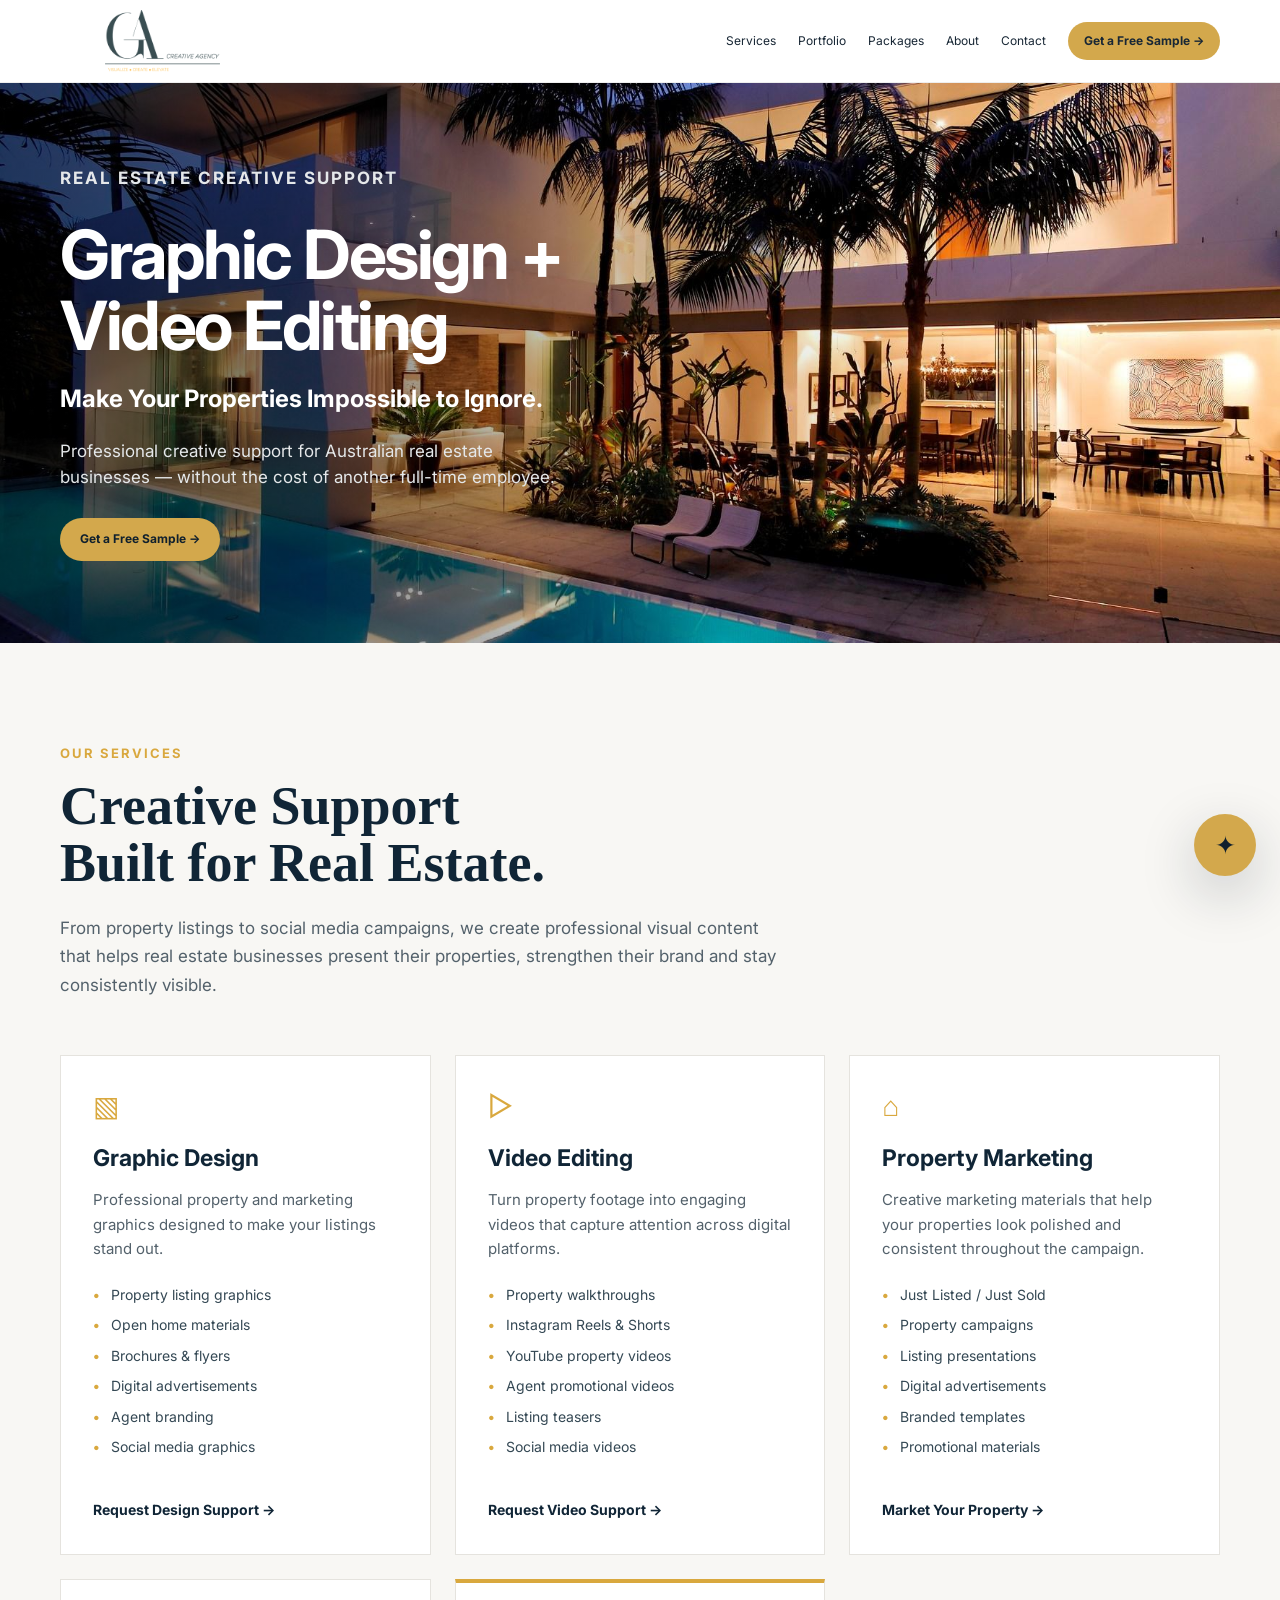
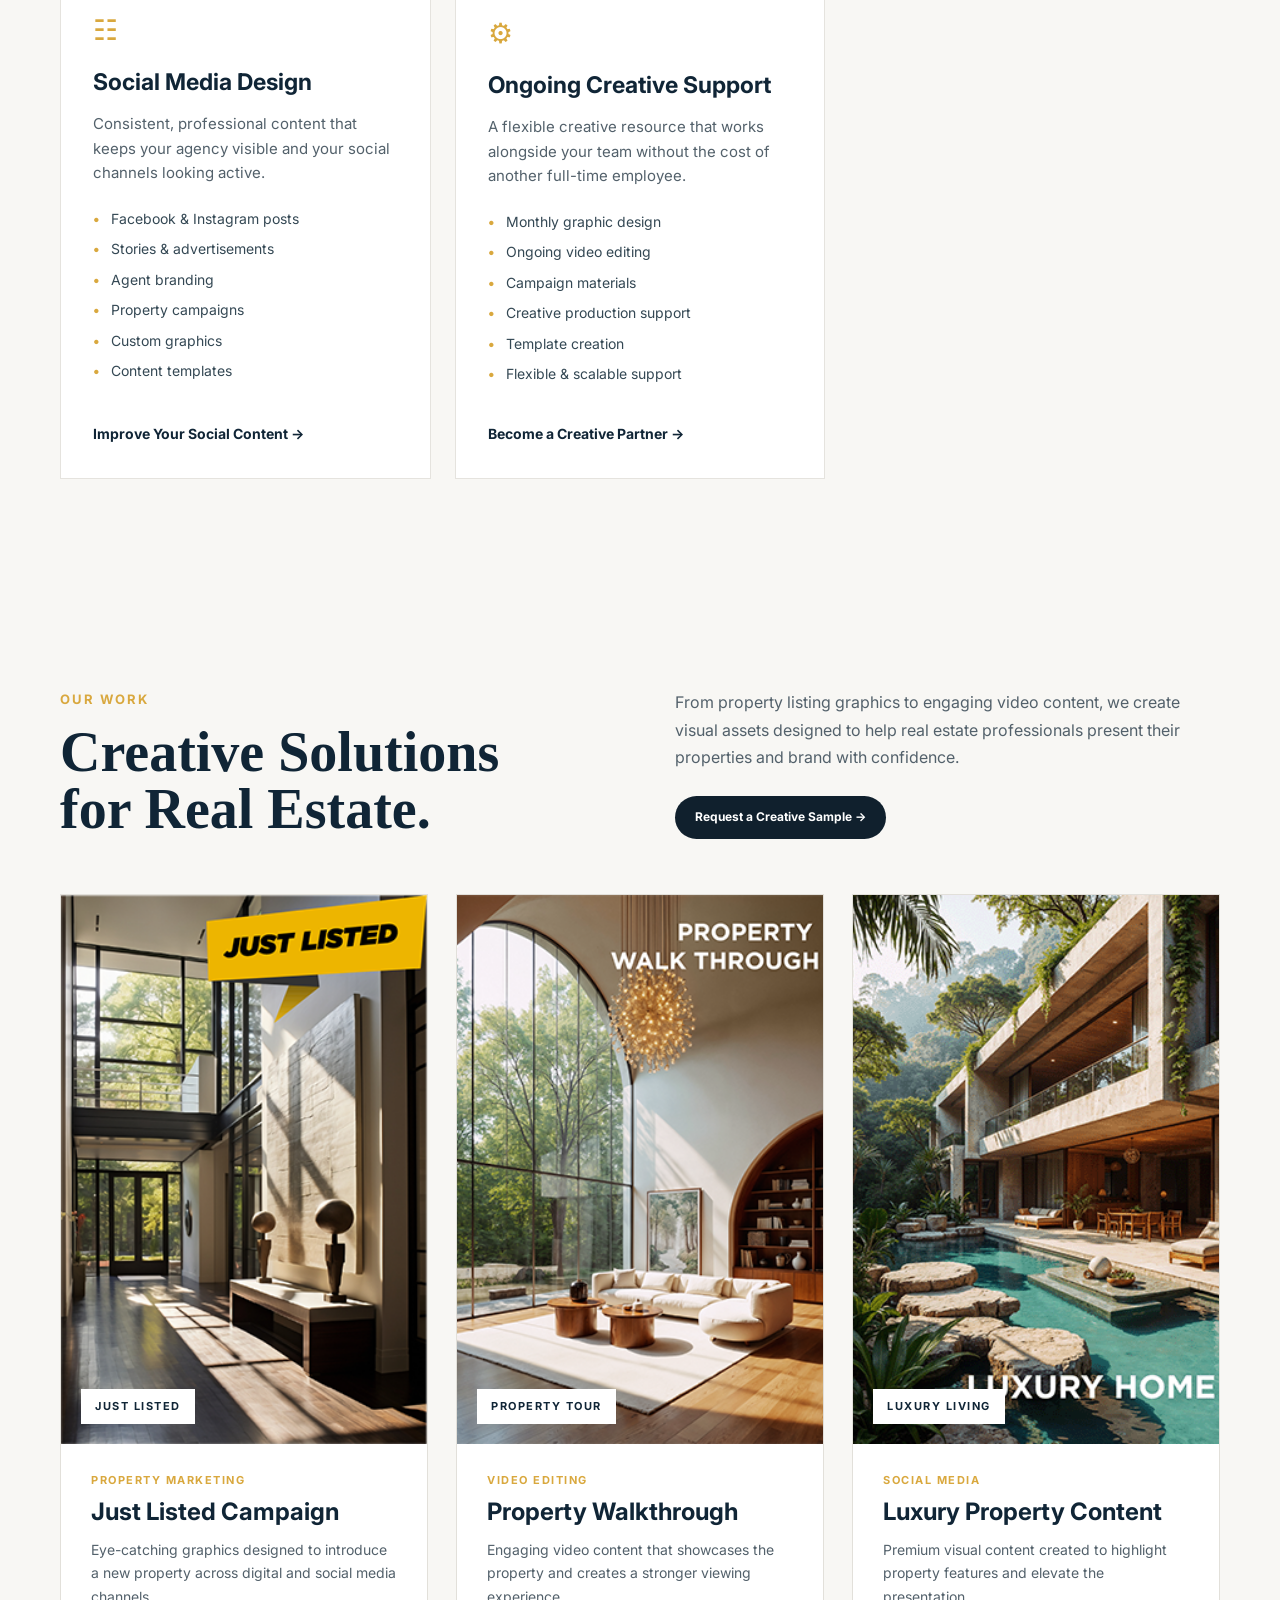
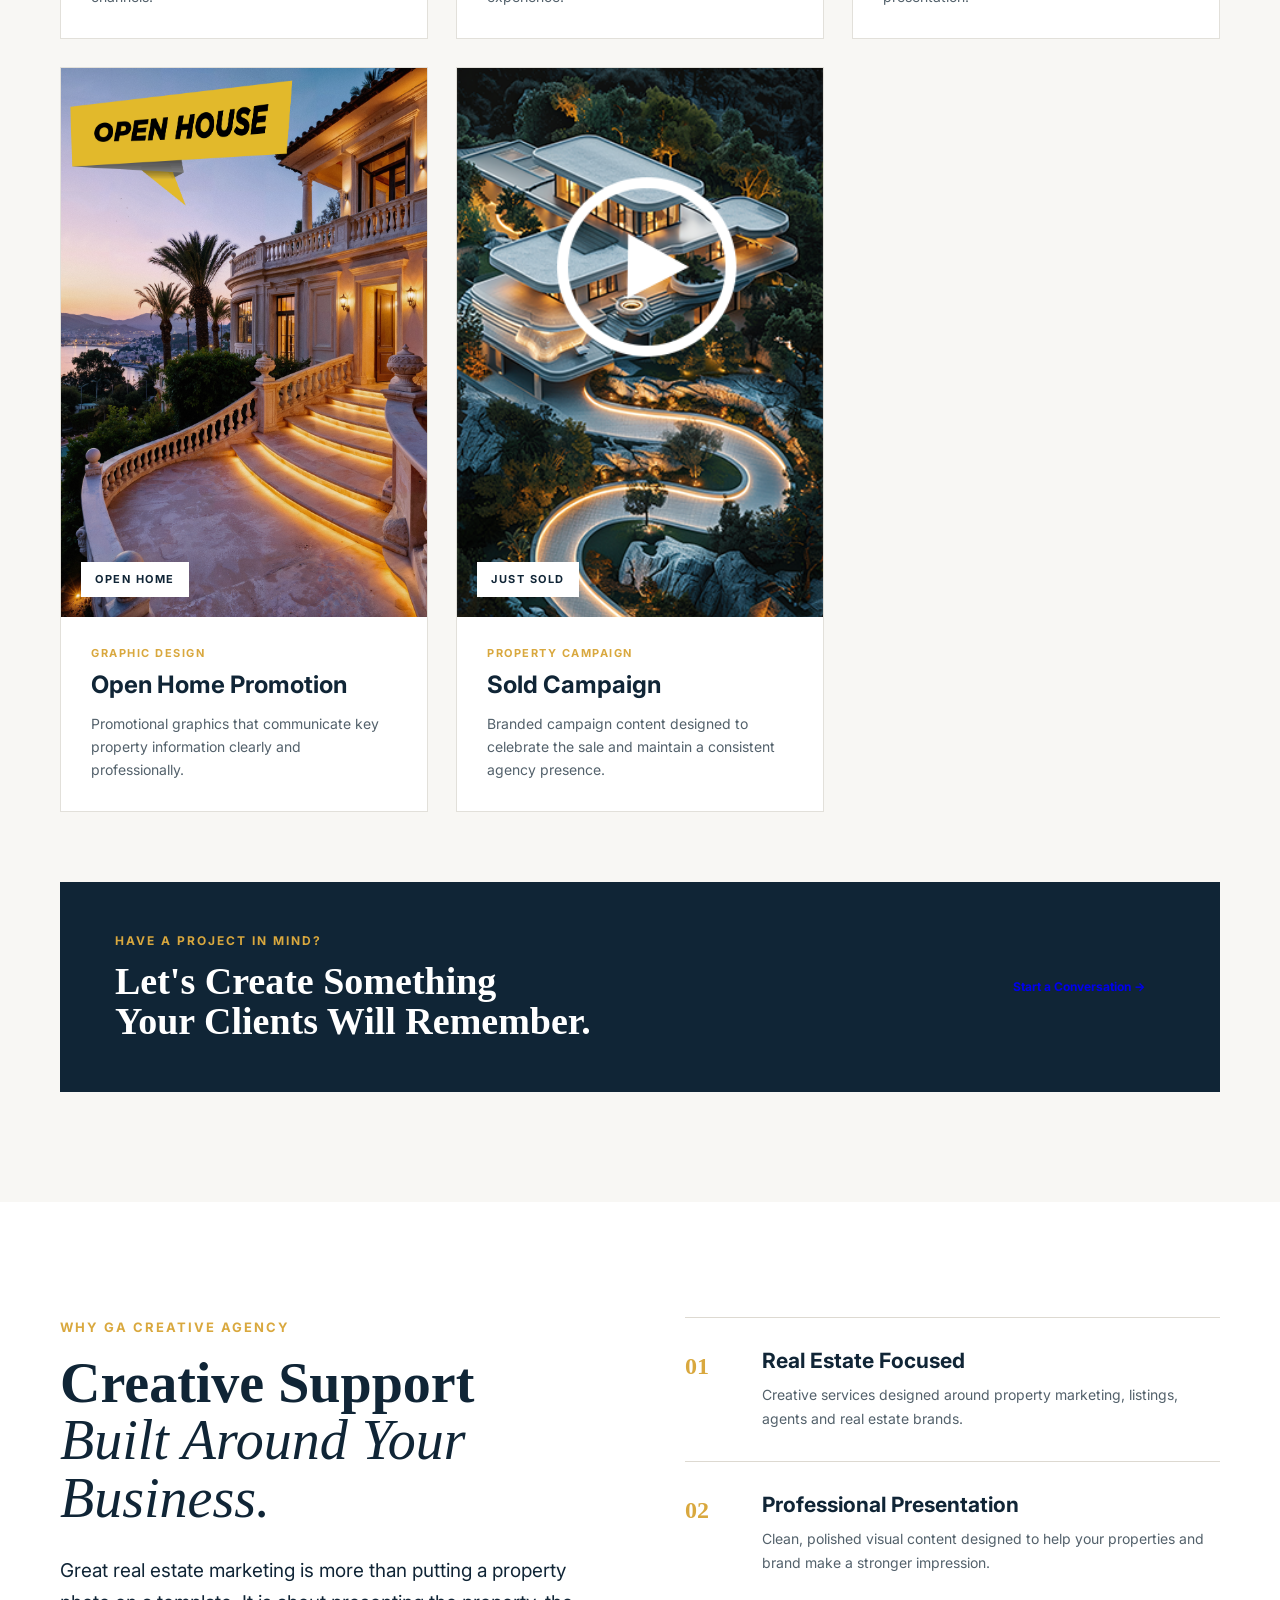
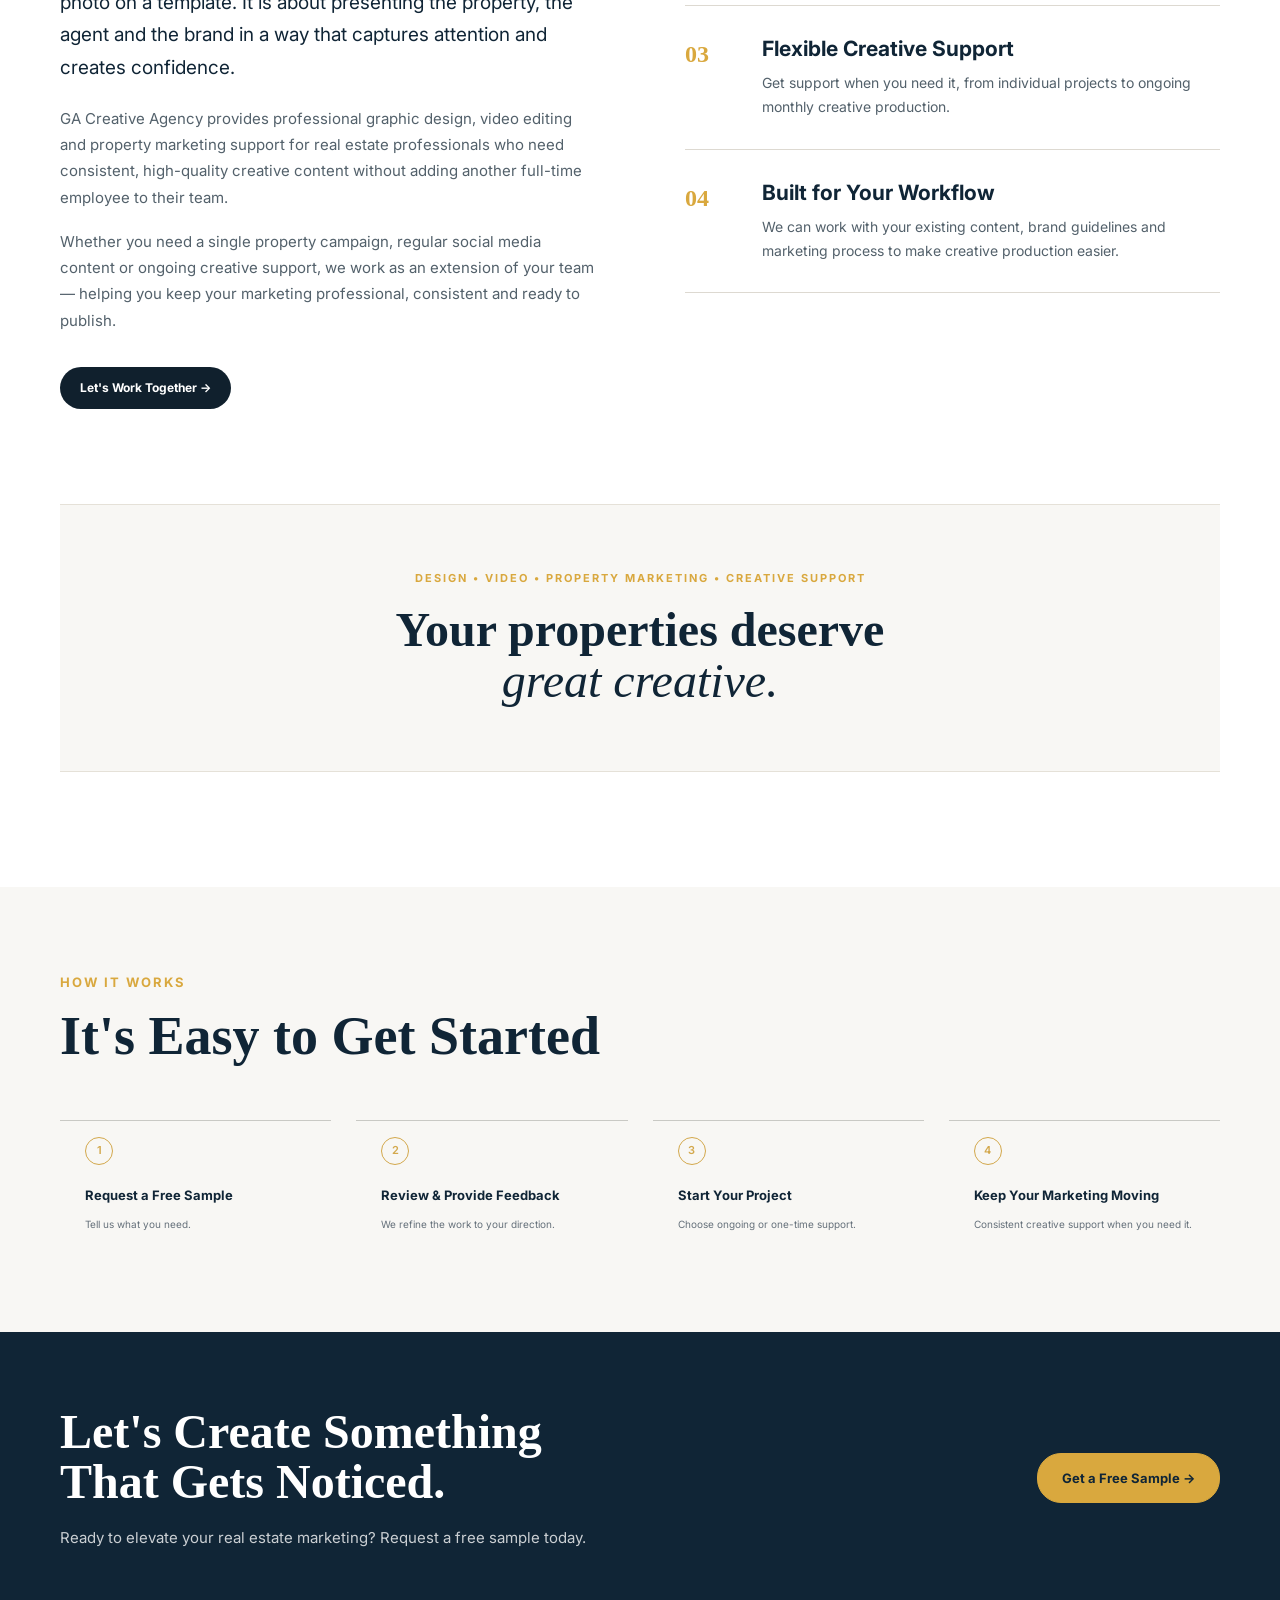
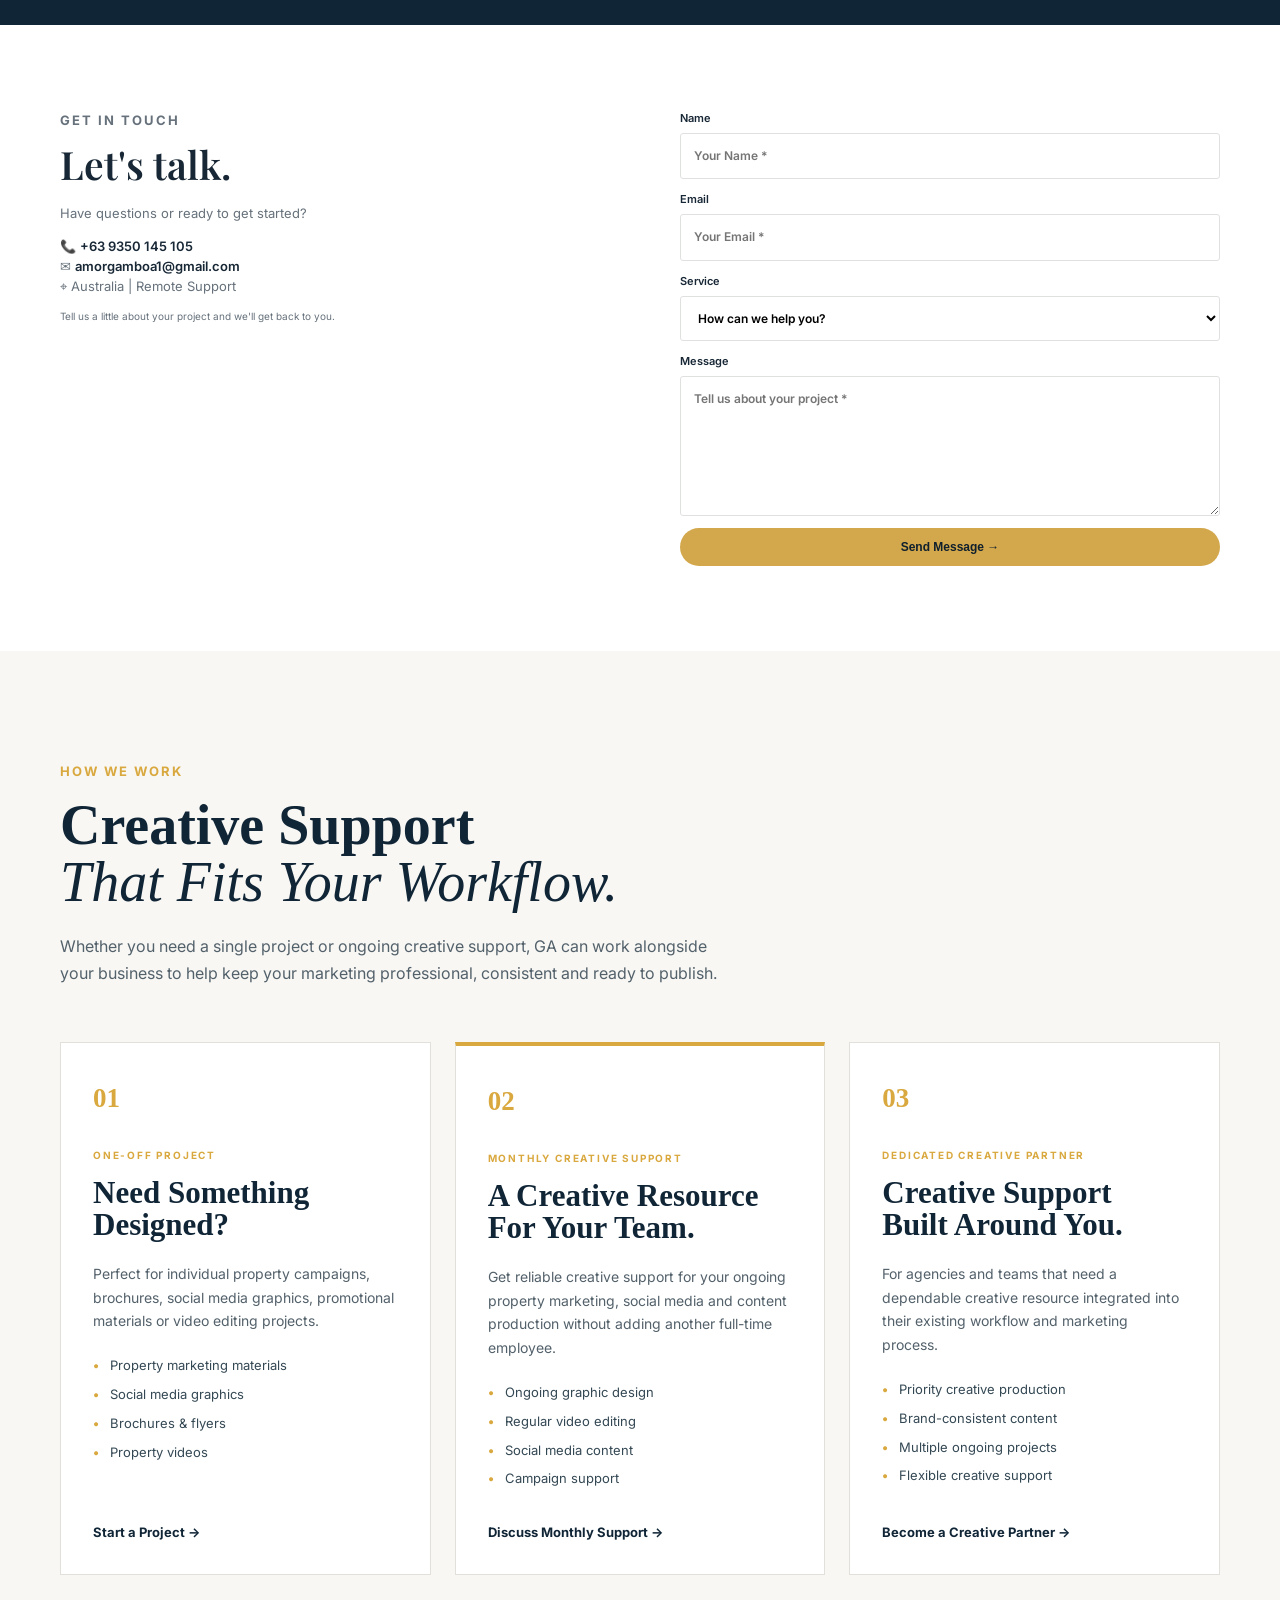
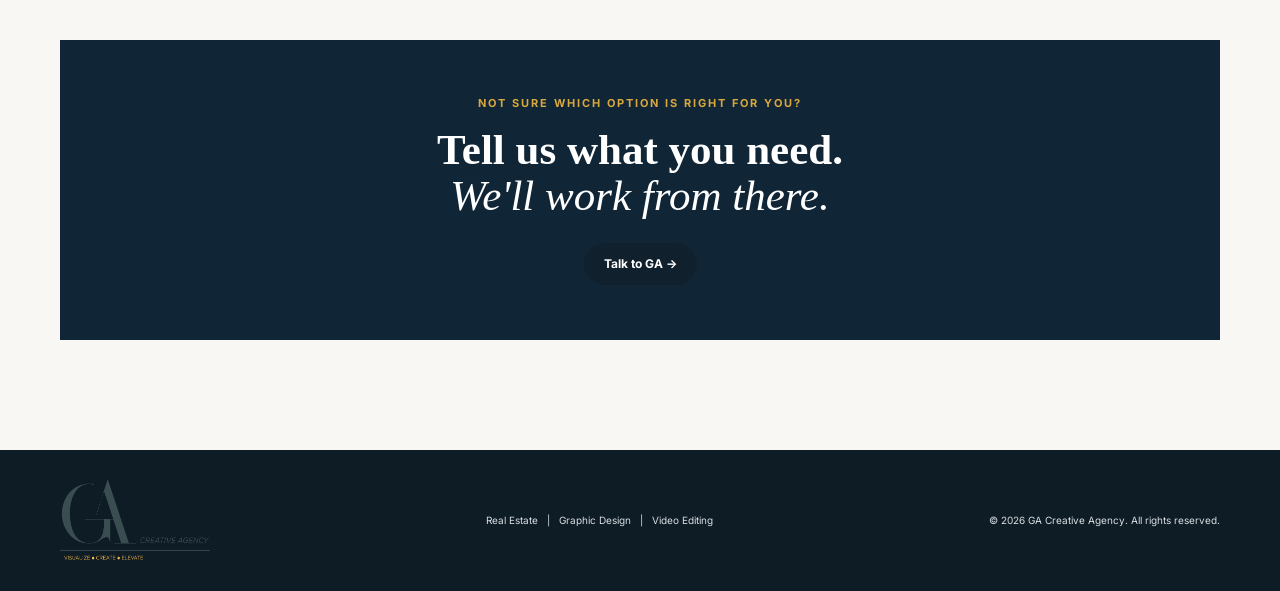
==== commit bfc0dff4: "index.html" ====
--- a/index.html
+++ b/index.html
@@ -6,6 +6,7 @@
   <meta name="description" content="GA Creative Agency provides remote graphic design and video editing support for Australian real estate businesses.">
   <title>GA Creative Agency | Real Estate Creative Support</title>
   <link rel="stylesheet" href="style.css">
+  <link rel="stylesheet" href="chat-widget.css">
 </head>
 <body>
 <header class="header">
@@ -532,7 +533,7 @@
       <input
         type="hidden"
         name="_next"
-        value="https://amorgamboa1-creator.github.io/"
+        value="http://amorgamboa1-creator.github.io/"
       >
 
       <label>
@@ -737,5 +738,6 @@
     <div>© 2026 GA Creative Agency. All rights reserved.</div>
   </div>
 </footer>
+  <script src="chat-widget.js"></script>
 </body>
 </html>
--- a/chat-widget.css
+++ b/chat-widget.css
@@ -0,0 +1,275 @@
+/* GA Creatives Lead Chat Widget
+   Isolated styles: all selectors are scoped to #ga-chat-widget.
+   Palette matched to the existing GA Creatives website. */
+
+#ga-chat-widget {
+  --ga-navy: #10202d;
+  --ga-gold: #d3a84c;
+  --ga-cream: #f7f6f2;
+  --ga-ink: #182735;
+  --ga-muted: #66717b;
+  --ga-line: #dfe1df;
+  --ga-white: #ffffff;
+  --ga-shadow: 0 18px 55px rgba(16, 32, 45, 0.22);
+  font-family: Inter, Arial, sans-serif;
+  color: var(--ga-ink);
+  position: relative;
+  z-index: 9999;
+}
+
+#ga-chat-widget *,
+#ga-chat-widget *::before,
+#ga-chat-widget *::after {
+  box-sizing: border-box;
+}
+
+#ga-chat-widget .ga-chat-launcher {
+  position: fixed;
+  right: 24px;
+  bottom: 24px;
+  width: 62px;
+  height: 62px;
+  border: 0;
+  border-radius: 50%;
+  background: var(--ga-gold);
+  color: var(--ga-navy);
+  box-shadow: var(--ga-shadow);
+  cursor: pointer;
+  display: flex;
+  align-items: center;
+  justify-content: center;
+  font-size: 25px;
+  transition: transform 180ms ease, box-shadow 180ms ease;
+}
+
+#ga-chat-widget .ga-chat-launcher:hover {
+  transform: translateY(-3px);
+  box-shadow: 0 22px 60px rgba(16, 32, 45, 0.28);
+}
+
+#ga-chat-widget .ga-chat-launcher:focus-visible,
+#ga-chat-widget button:focus-visible,
+#ga-chat-widget input:focus-visible,
+#ga-chat-widget textarea:focus-visible {
+  outline: 3px solid rgba(211, 168, 76, 0.55);
+  outline-offset: 3px;
+}
+
+#ga-chat-widget .ga-chat-panel {
+  position: fixed;
+  right: 24px;
+  bottom: 100px;
+  width: min(390px, calc(100vw - 32px));
+  height: min(610px, calc(100vh - 132px));
+  min-height: 420px;
+  background: var(--ga-white);
+  border: 1px solid rgba(16, 32, 45, 0.1);
+  border-radius: 18px;
+  box-shadow: var(--ga-shadow);
+  display: none;
+  flex-direction: column;
+  overflow: hidden;
+}
+
+#ga-chat-widget .ga-chat-panel.ga-open {
+  display: flex;
+  animation: ga-chat-appear 180ms ease-out;
+}
+
+@keyframes ga-chat-appear {
+  from { opacity: 0; transform: translateY(10px); }
+  to { opacity: 1; transform: translateY(0); }
+}
+
+#ga-chat-widget .ga-chat-header {
+  background: var(--ga-navy);
+  color: var(--ga-cream);
+  padding: 18px 18px 16px;
+  display: flex;
+  align-items: center;
+  justify-content: space-between;
+  gap: 12px;
+}
+
+#ga-chat-widget .ga-chat-brand {
+  display: flex;
+  flex-direction: column;
+  gap: 4px;
+}
+
+#ga-chat-widget .ga-chat-brand strong {
+  color: var(--ga-gold);
+  font-size: 13px;
+  letter-spacing: 1.6px;
+}
+
+#ga-chat-widget .ga-chat-brand span {
+  color: rgba(247, 246, 242, 0.78);
+  font-size: 12px;
+}
+
+#ga-chat-widget .ga-chat-close {
+  background: transparent;
+  border: 0;
+  color: var(--ga-cream);
+  font-size: 25px;
+  line-height: 1;
+  cursor: pointer;
+  padding: 4px 7px;
+}
+
+#ga-chat-widget .ga-chat-messages {
+  flex: 1;
+  overflow-y: auto;
+  padding: 18px 15px 12px;
+  background: var(--ga-cream);
+  display: flex;
+  flex-direction: column;
+  gap: 11px;
+  scroll-behavior: smooth;
+}
+
+#ga-chat-widget .ga-chat-message {
+  max-width: 88%;
+  padding: 11px 13px;
+  border-radius: 13px;
+  font-size: 13px;
+  line-height: 1.5;
+  white-space: pre-wrap;
+  overflow-wrap: anywhere;
+}
+
+#ga-chat-widget .ga-chat-message.ga-bot {
+  align-self: flex-start;
+  background: var(--ga-white);
+  border: 1px solid var(--ga-line);
+  border-top-left-radius: 4px;
+}
+
+#ga-chat-widget .ga-chat-message.ga-user {
+  align-self: flex-end;
+  background: var(--ga-navy);
+  color: var(--ga-white);
+  border-top-right-radius: 4px;
+}
+
+#ga-chat-widget .ga-chat-choices {
+  display: flex;
+  flex-wrap: wrap;
+  gap: 7px;
+  padding: 0 15px 12px;
+  background: var(--ga-cream);
+}
+
+#ga-chat-widget .ga-chat-choice {
+  border: 1px solid var(--ga-gold);
+  color: var(--ga-navy);
+  background: var(--ga-white);
+  border-radius: 20px;
+  padding: 8px 11px;
+  font-size: 12px;
+  cursor: pointer;
+}
+
+#ga-chat-widget .ga-chat-choice:hover {
+  background: #f5ead0;
+}
+
+#ga-chat-widget .ga-chat-input-area {
+  border-top: 1px solid var(--ga-line);
+  padding: 11px;
+  background: var(--ga-white);
+}
+
+#ga-chat-widget .ga-chat-form {
+  display: flex;
+  align-items: flex-end;
+  gap: 8px;
+}
+
+#ga-chat-widget .ga-chat-input {
+  flex: 1;
+  width: 100%;
+  min-width: 0;
+  max-height: 90px;
+  resize: none;
+  border: 1px solid var(--ga-line);
+  border-radius: 12px;
+  padding: 10px 11px;
+  color: var(--ga-ink);
+  background: var(--ga-white);
+  font: inherit;
+  font-size: 13px;
+}
+
+#ga-chat-widget .ga-chat-send {
+  flex: 0 0 auto;
+  border: 0;
+  border-radius: 11px;
+  padding: 11px 14px;
+  background: var(--ga-gold);
+  color: var(--ga-navy);
+  font-weight: 700;
+  cursor: pointer;
+}
+
+#ga-chat-widget .ga-chat-send:hover,
+#ga-chat-widget .ga-chat-copy:hover {
+  filter: brightness(0.96);
+}
+
+#ga-chat-widget .ga-chat-note {
+  margin: 8px 2px 0;
+  color: var(--ga-muted);
+  font-size: 10px;
+  line-height: 1.4;
+}
+
+#ga-chat-widget .ga-chat-copy {
+  display: inline-block;
+  align-self: flex-start;
+  border: 0;
+  border-radius: 9px;
+  padding: 9px 12px;
+  background: var(--ga-gold);
+  color: var(--ga-navy);
+  font-size: 12px;
+  font-weight: 700;
+  cursor: pointer;
+  margin-top: 2px;
+}
+
+#ga-chat-widget .ga-chat-status {
+  color: var(--ga-muted);
+  font-size: 11px;
+  padding: 0 15px 9px;
+  background: var(--ga-cream);
+}
+
+@media (max-width: 480px) {
+  #ga-chat-widget .ga-chat-launcher {
+    right: 16px;
+    bottom: 16px;
+    width: 58px;
+    height: 58px;
+  }
+
+  #ga-chat-widget .ga-chat-panel {
+    right: 8px;
+    bottom: 84px;
+    width: calc(100vw - 16px);
+    height: min(620px, calc(100vh - 102px));
+    min-height: 390px;
+    border-radius: 15px;
+  }
+}
+
+@media (prefers-reduced-motion: reduce) {
+  #ga-chat-widget *,
+  #ga-chat-widget *::before,
+  #ga-chat-widget *::after {
+    animation-duration: 0.01ms !important;
+    transition-duration: 0.01ms !important;
+    scroll-behavior: auto !important;
+  }
+}
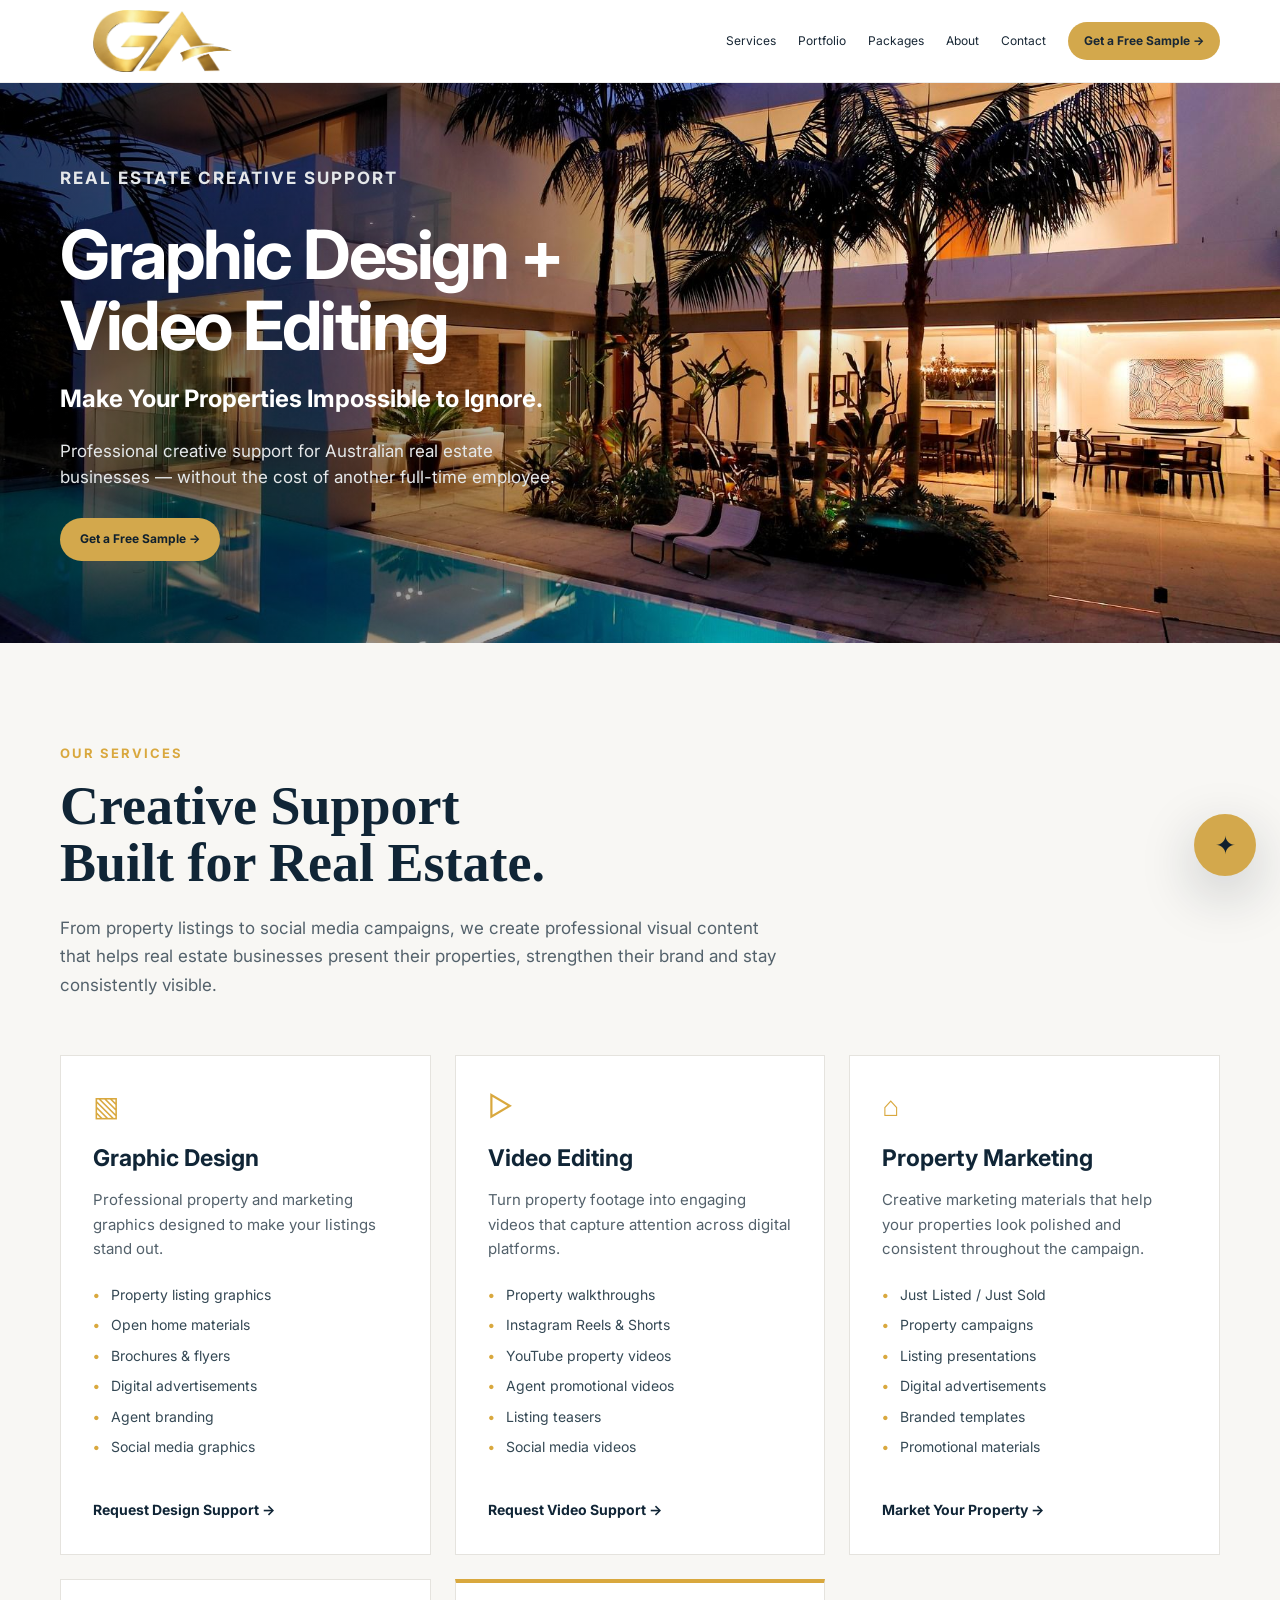
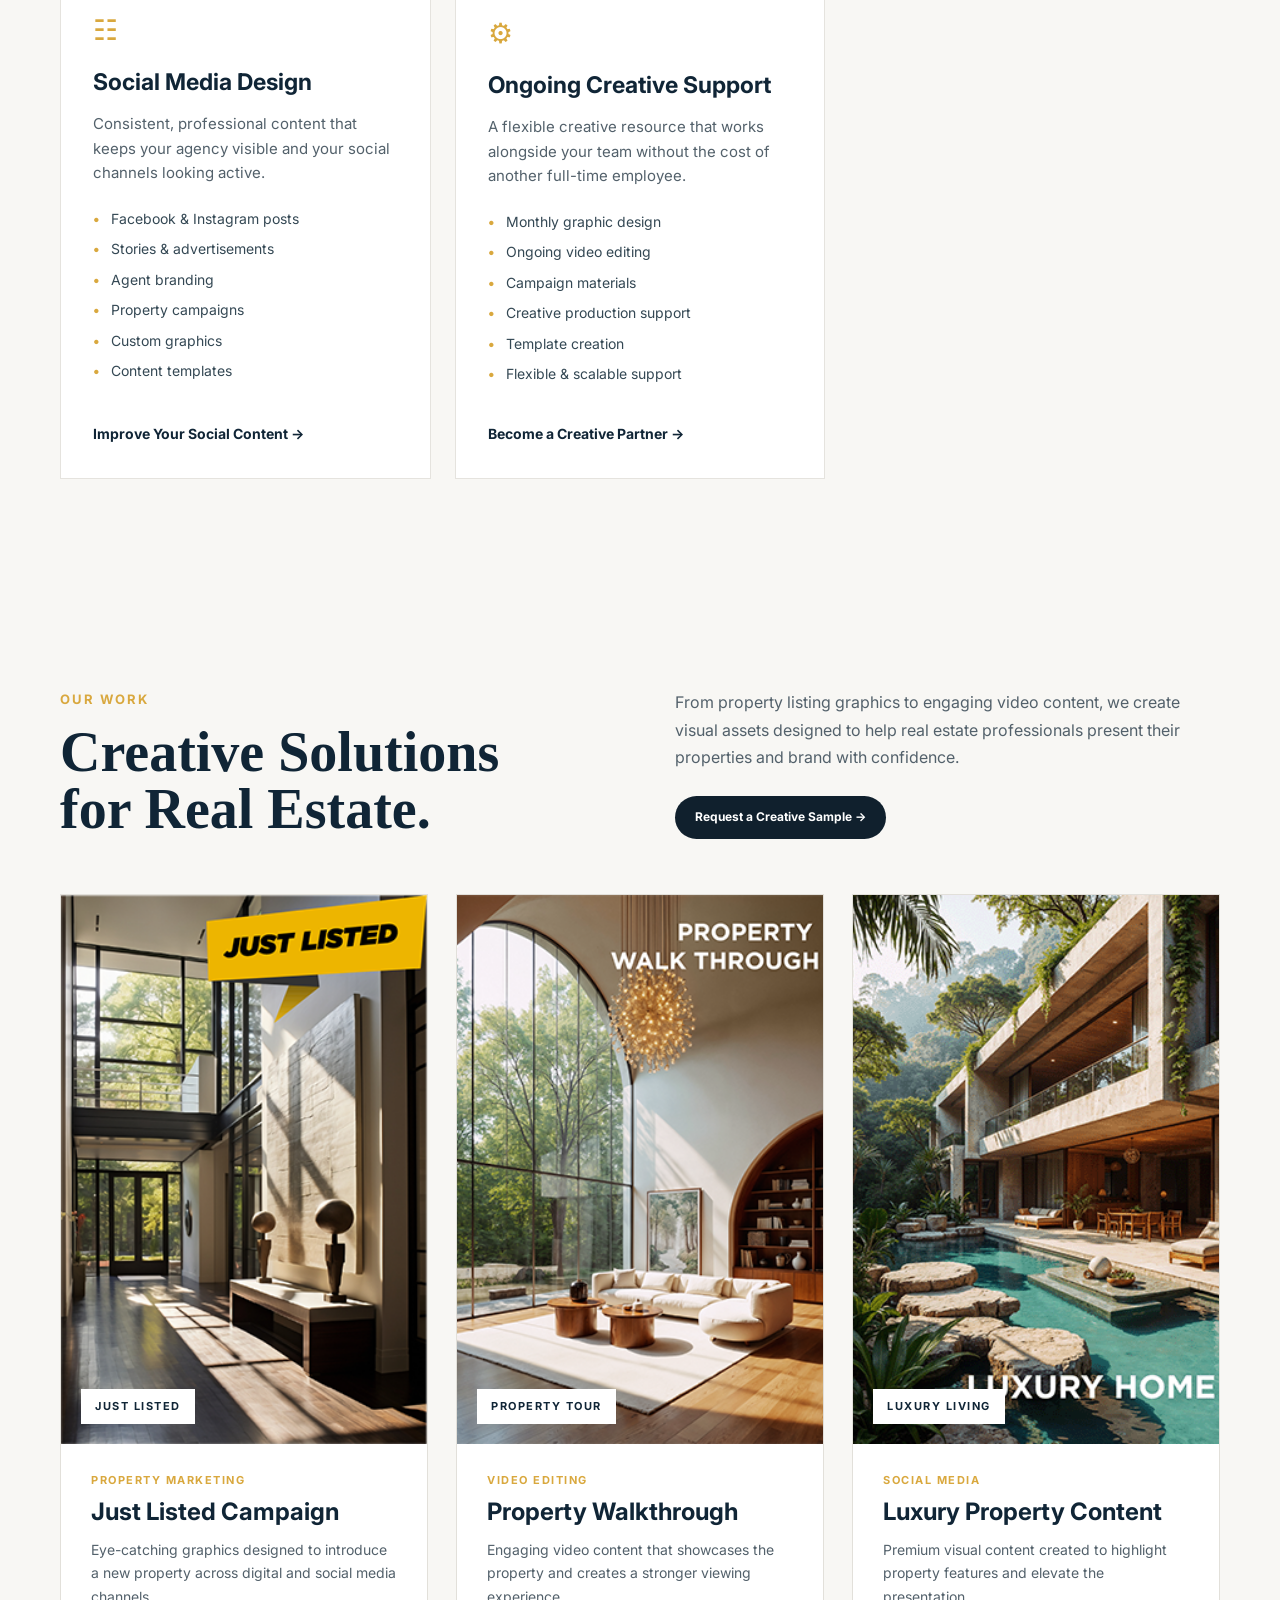
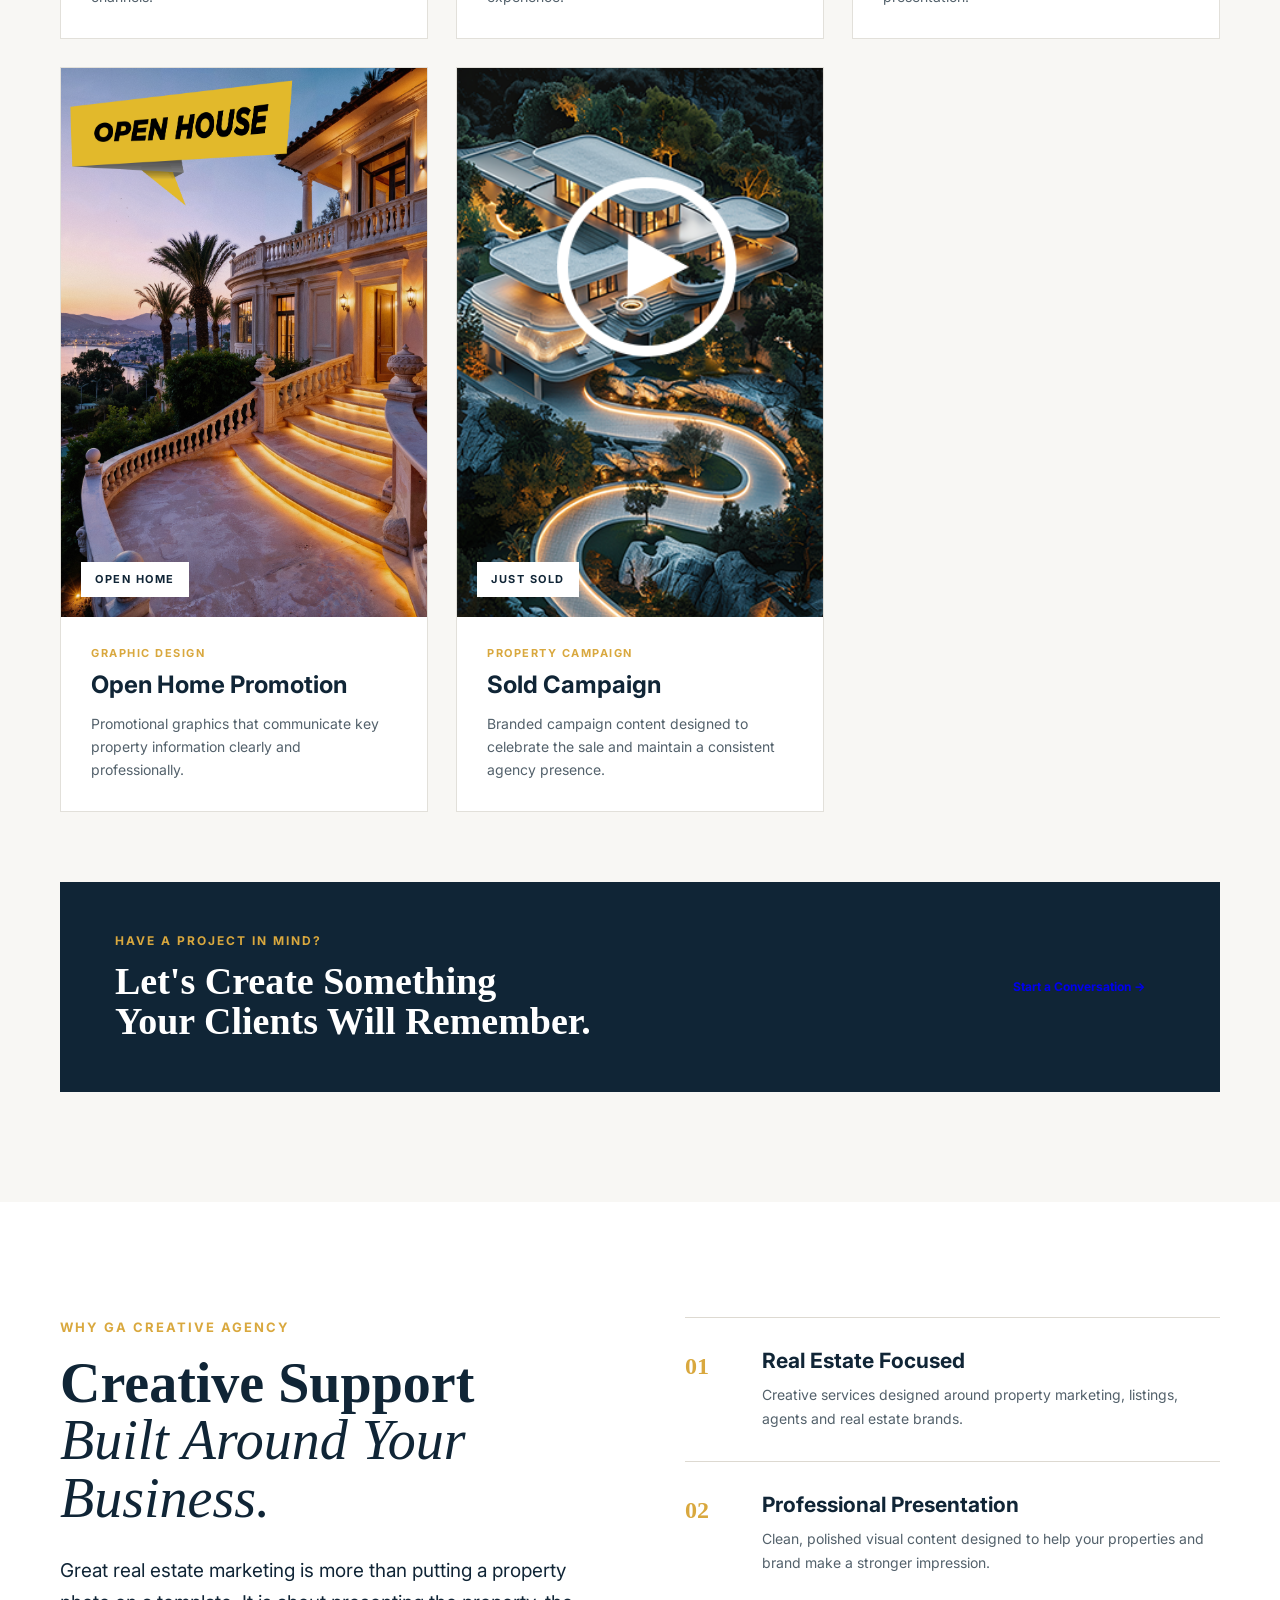
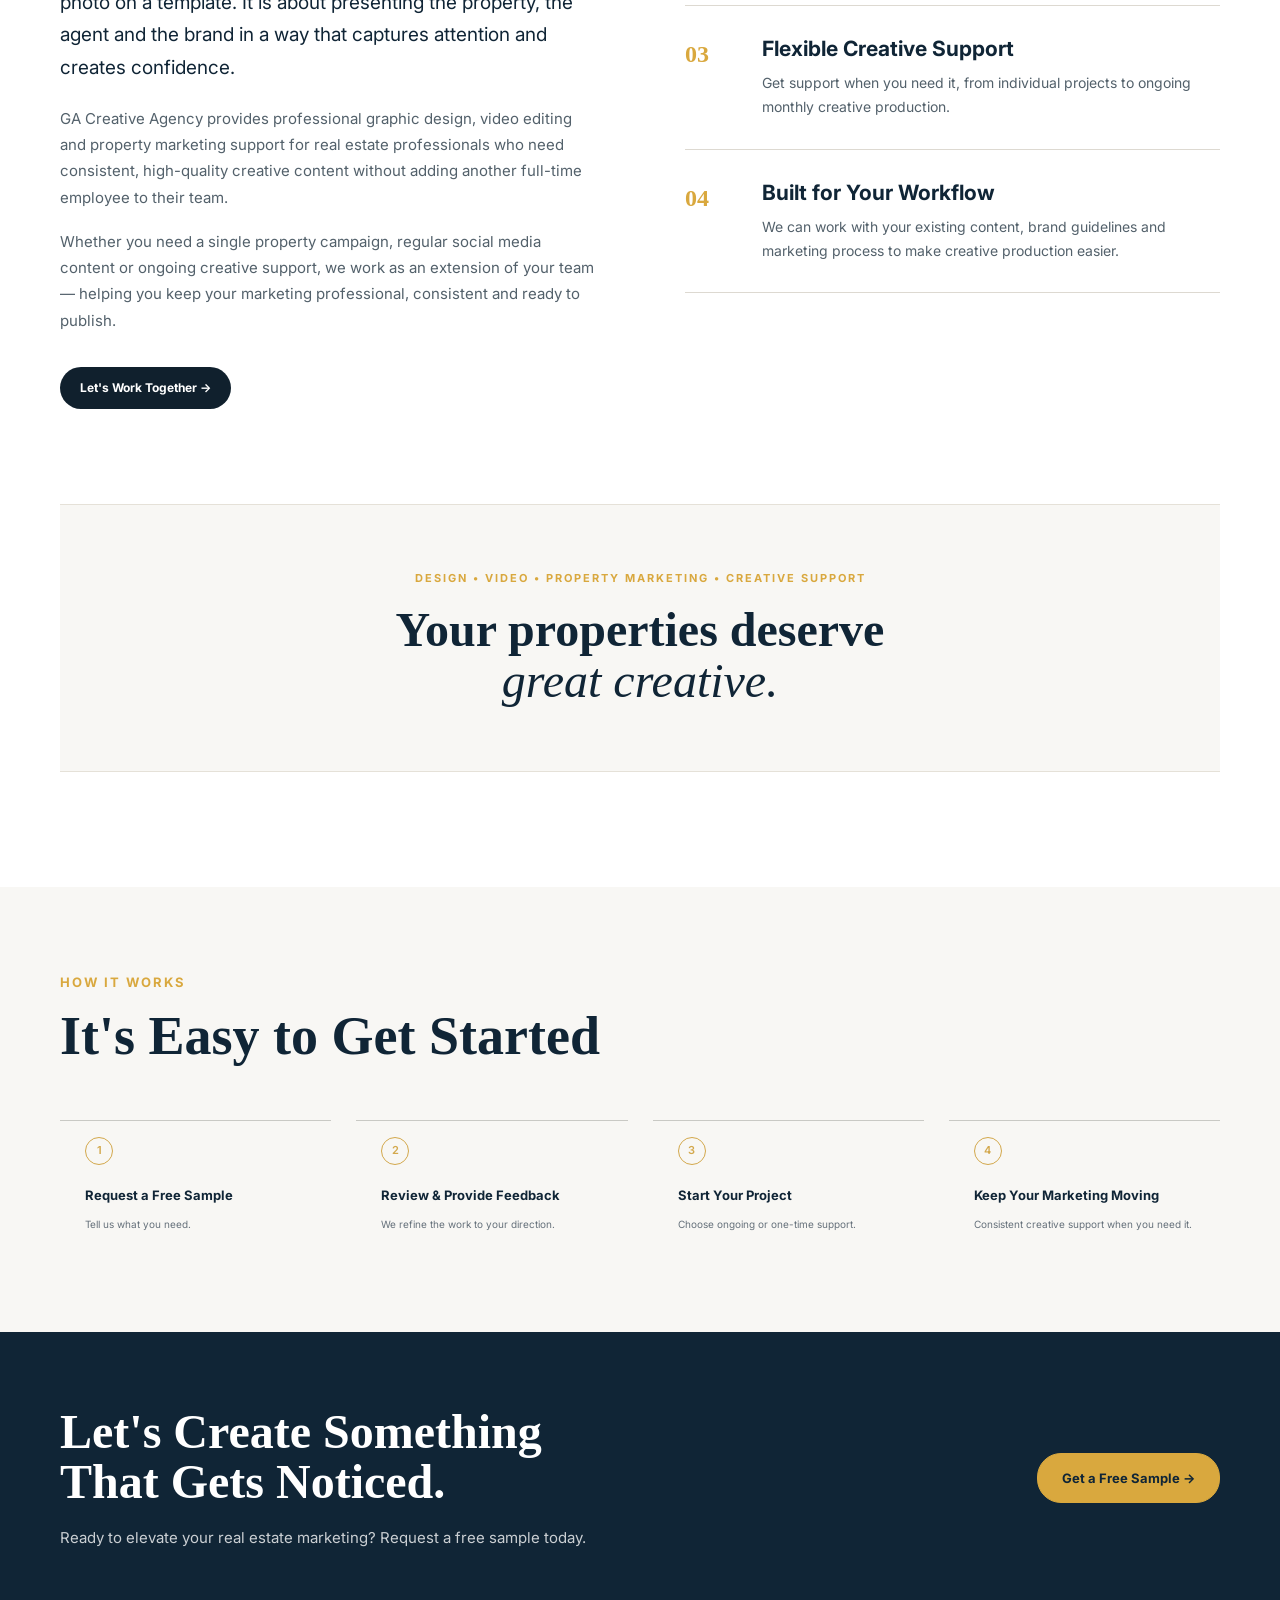
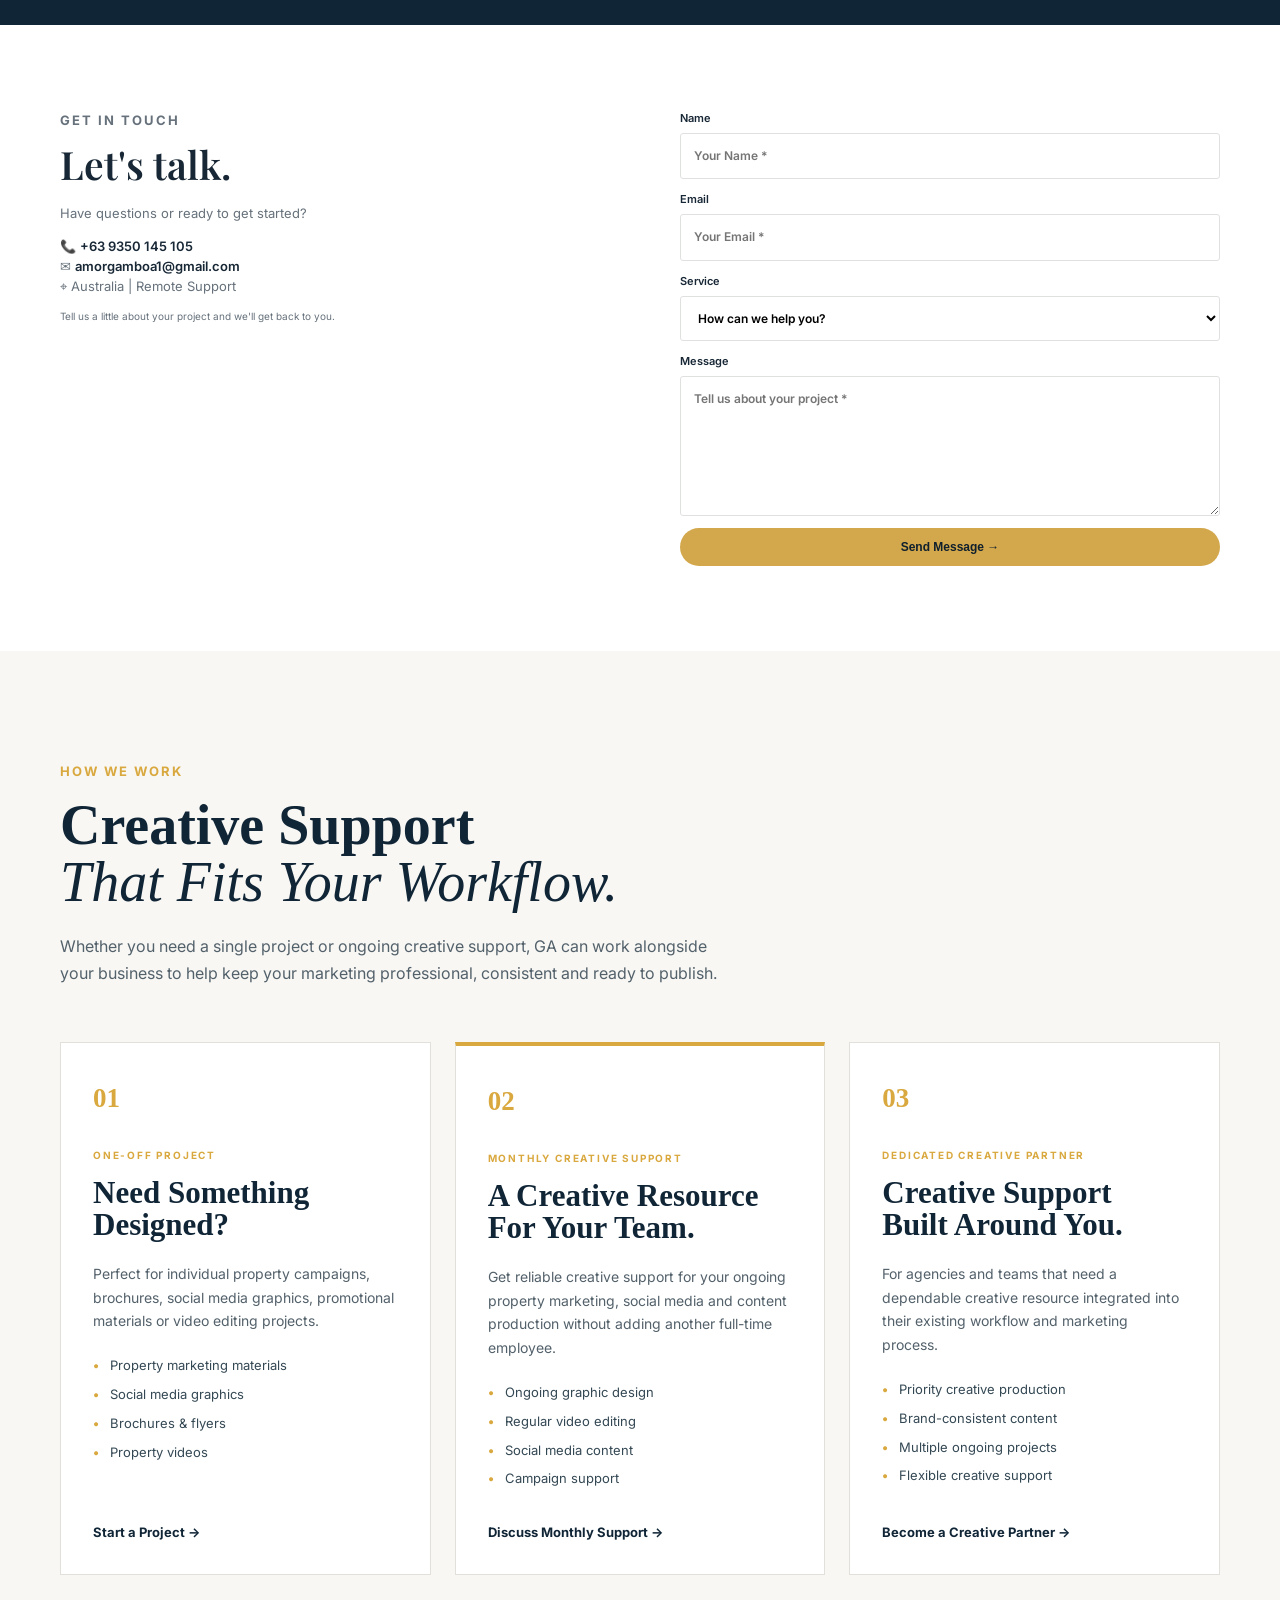
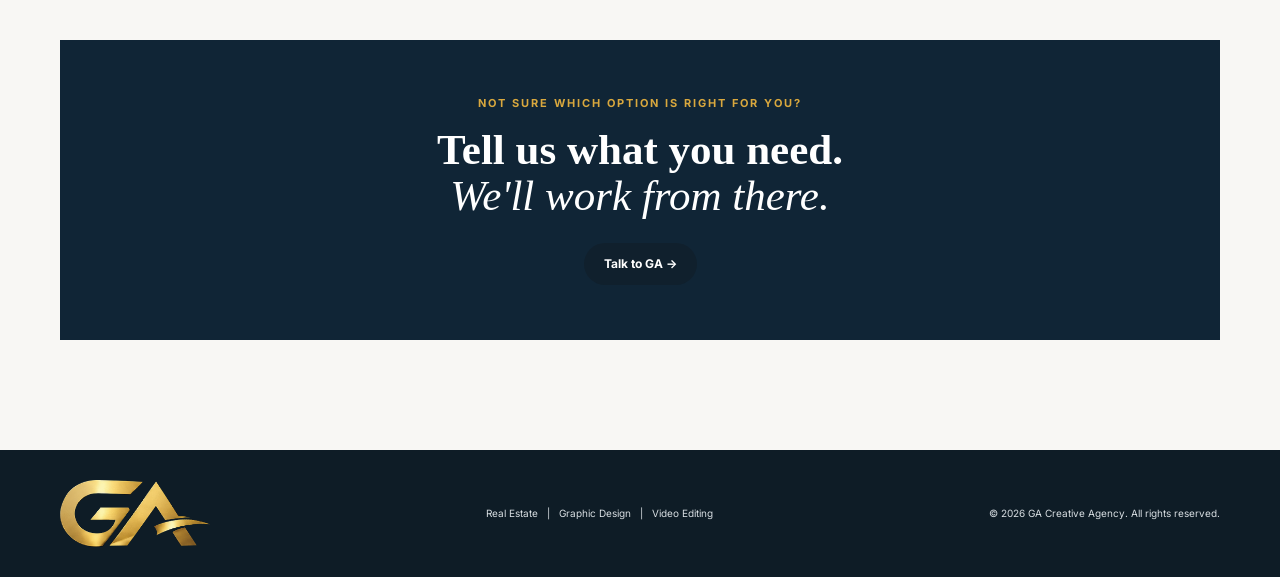
==== commit 15e3b135: "Update index.html" ====
--- a/index.html
+++ b/index.html
@@ -12,7 +12,7 @@
 <header class="header">
   <div class="container nav">
     <a class="brand" href="#home" aria-label="GA Creative Agency home">
-      <img src="GA LOGO.png" alt="GA Creative Agency — Visualize Create Elevate">
+      <img src="GA Large.png" alt="GA Creative Agency — Visualize Create Elevate">
     </a>
     <nav aria-label="Main navigation">
       <a href="#services">Services</a>
@@ -733,7 +733,7 @@
 
 <footer>
   <div class="container footer">
-    <img src="GA LOGO.png" alt="GA Creative Agency">
+    <img src="GA Large.png" alt="GA Creative Agency">
     <div>Real Estate &nbsp; | &nbsp; Graphic Design &nbsp; | &nbsp; Video Editing</div>
     <div>© 2026 GA Creative Agency. All rights reserved.</div>
   </div>
